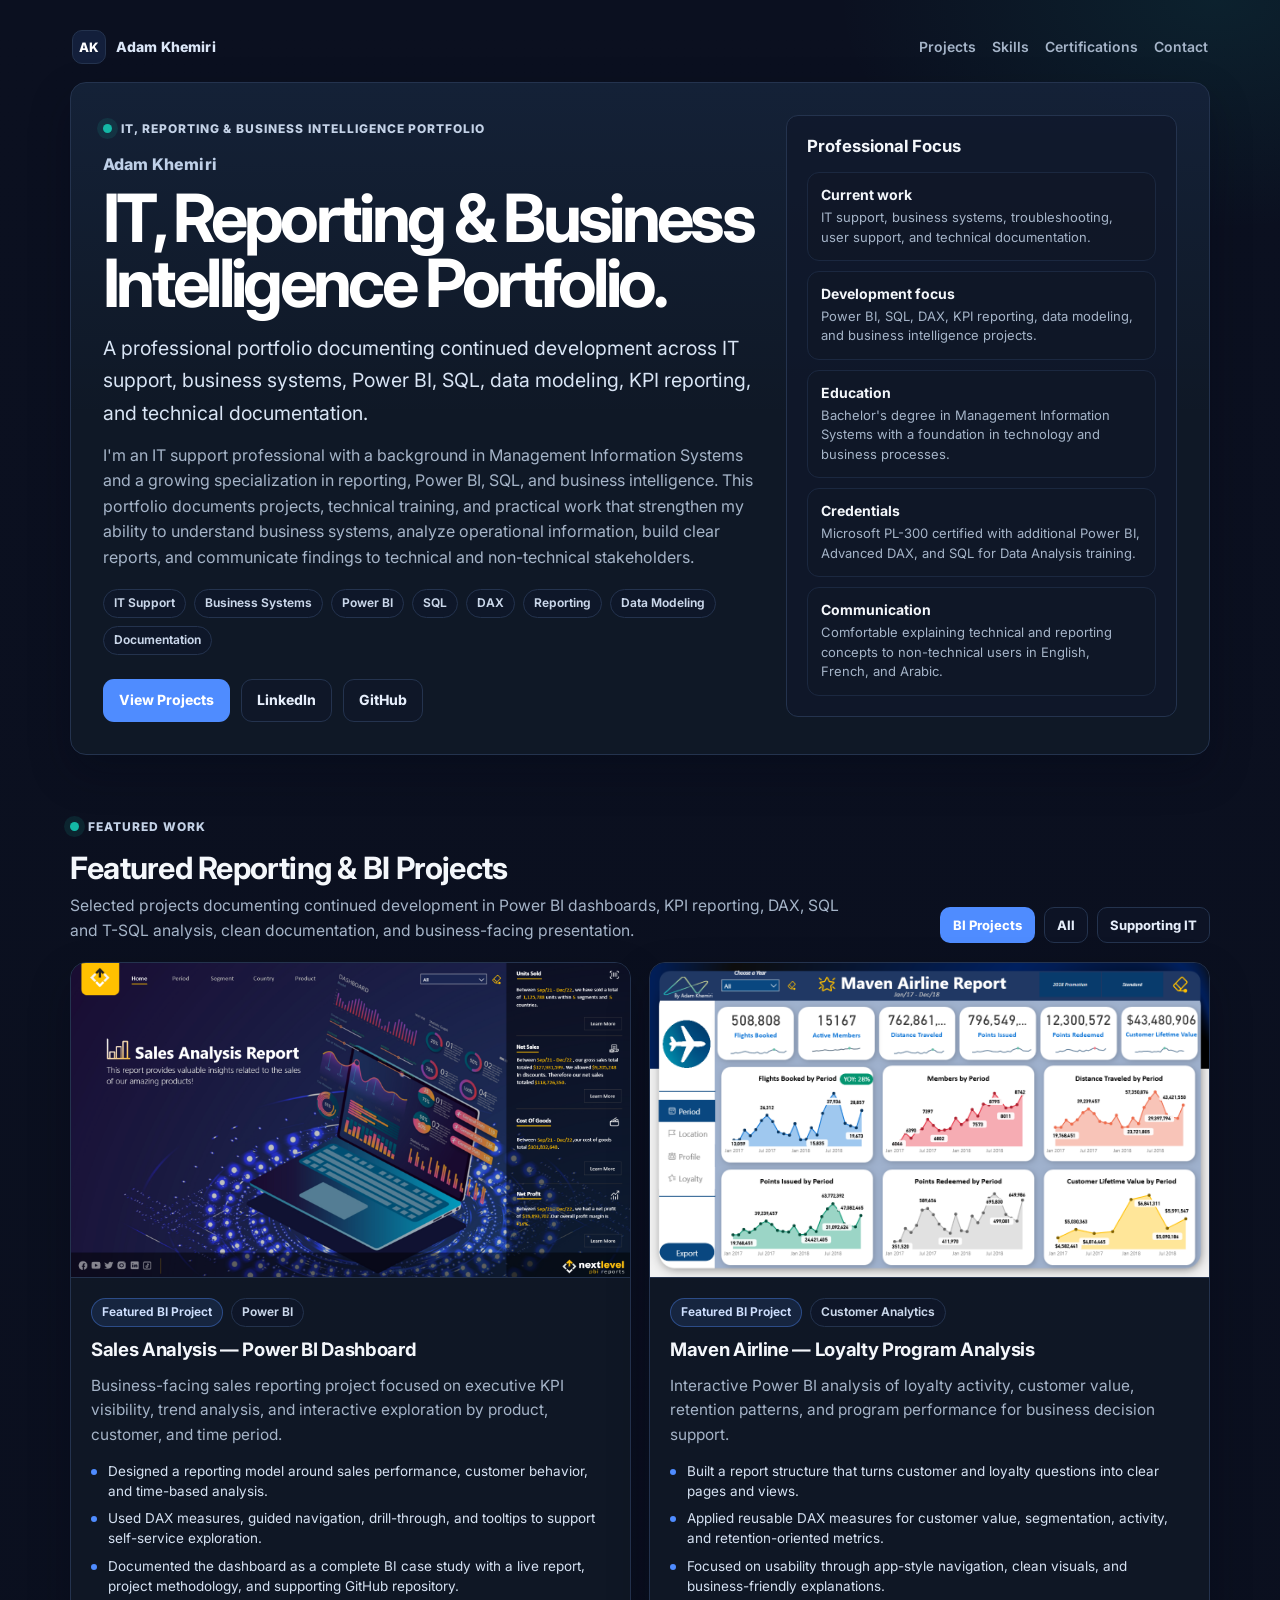
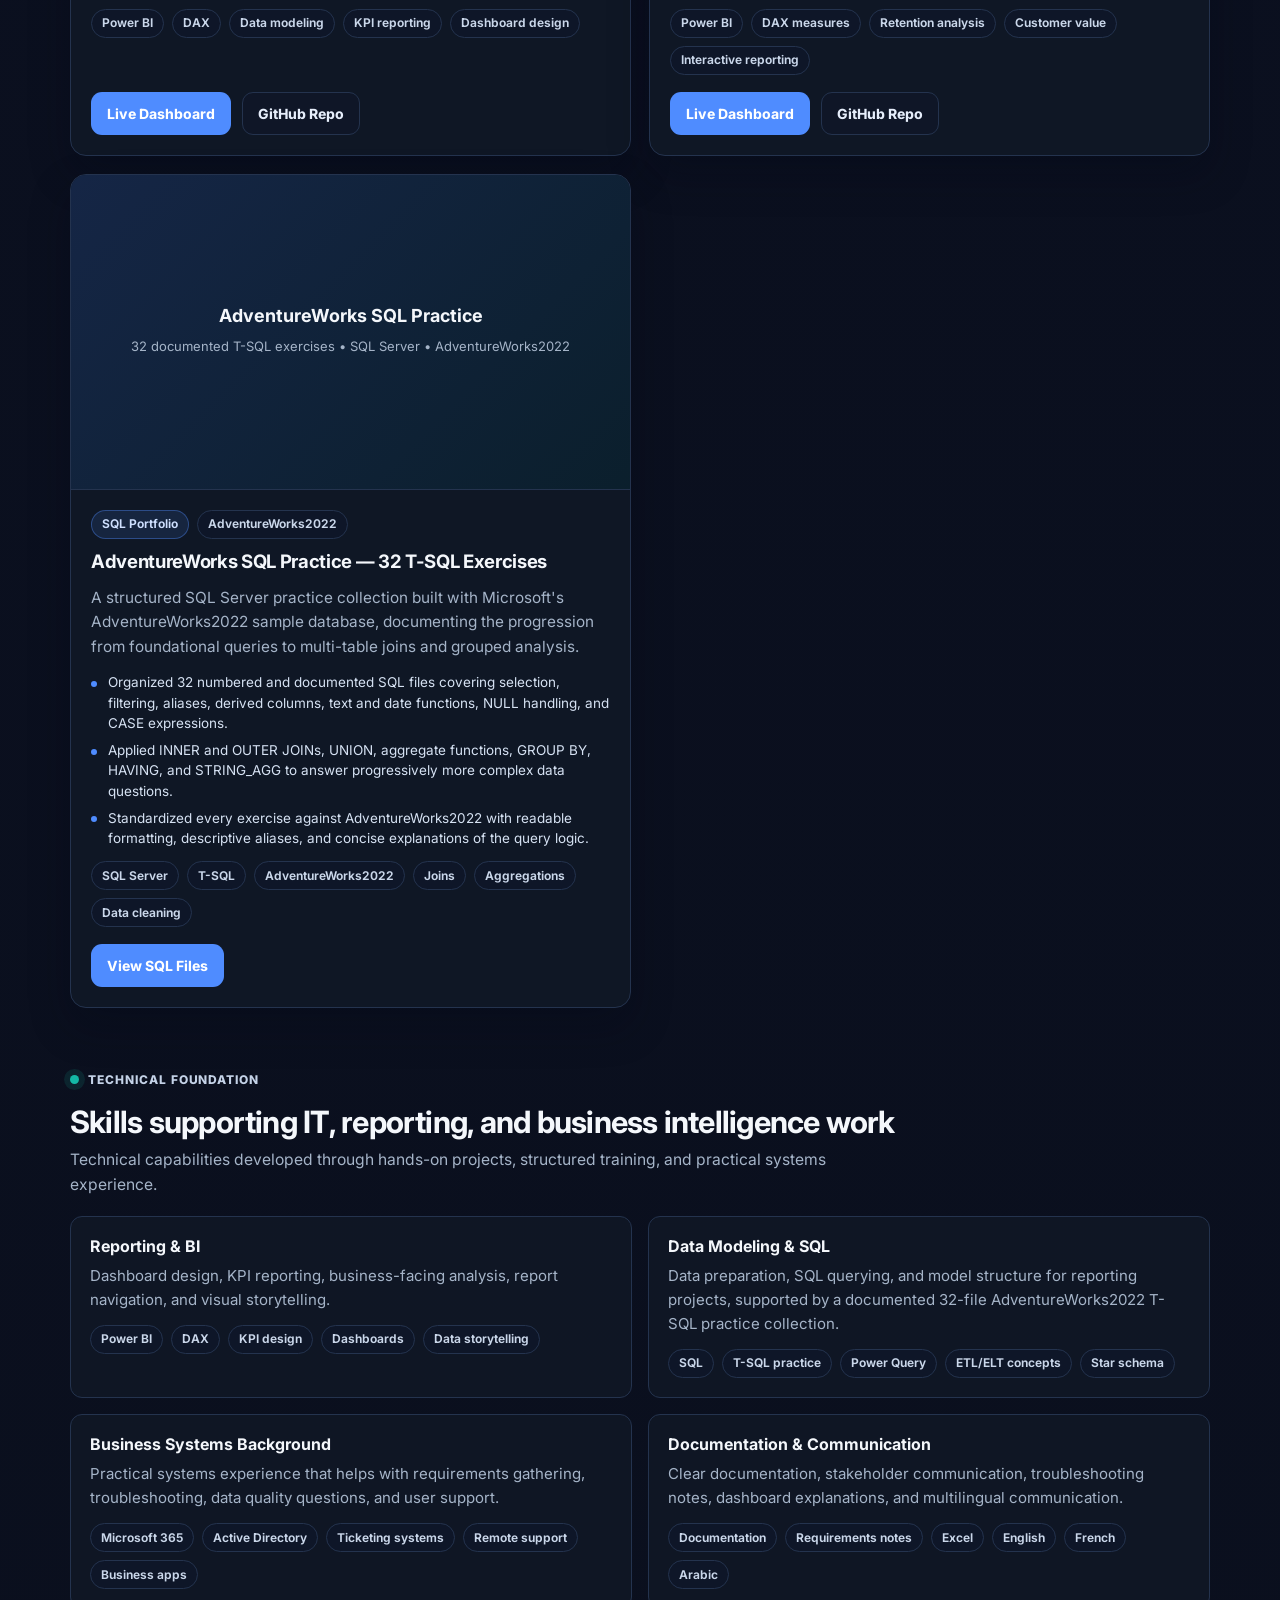
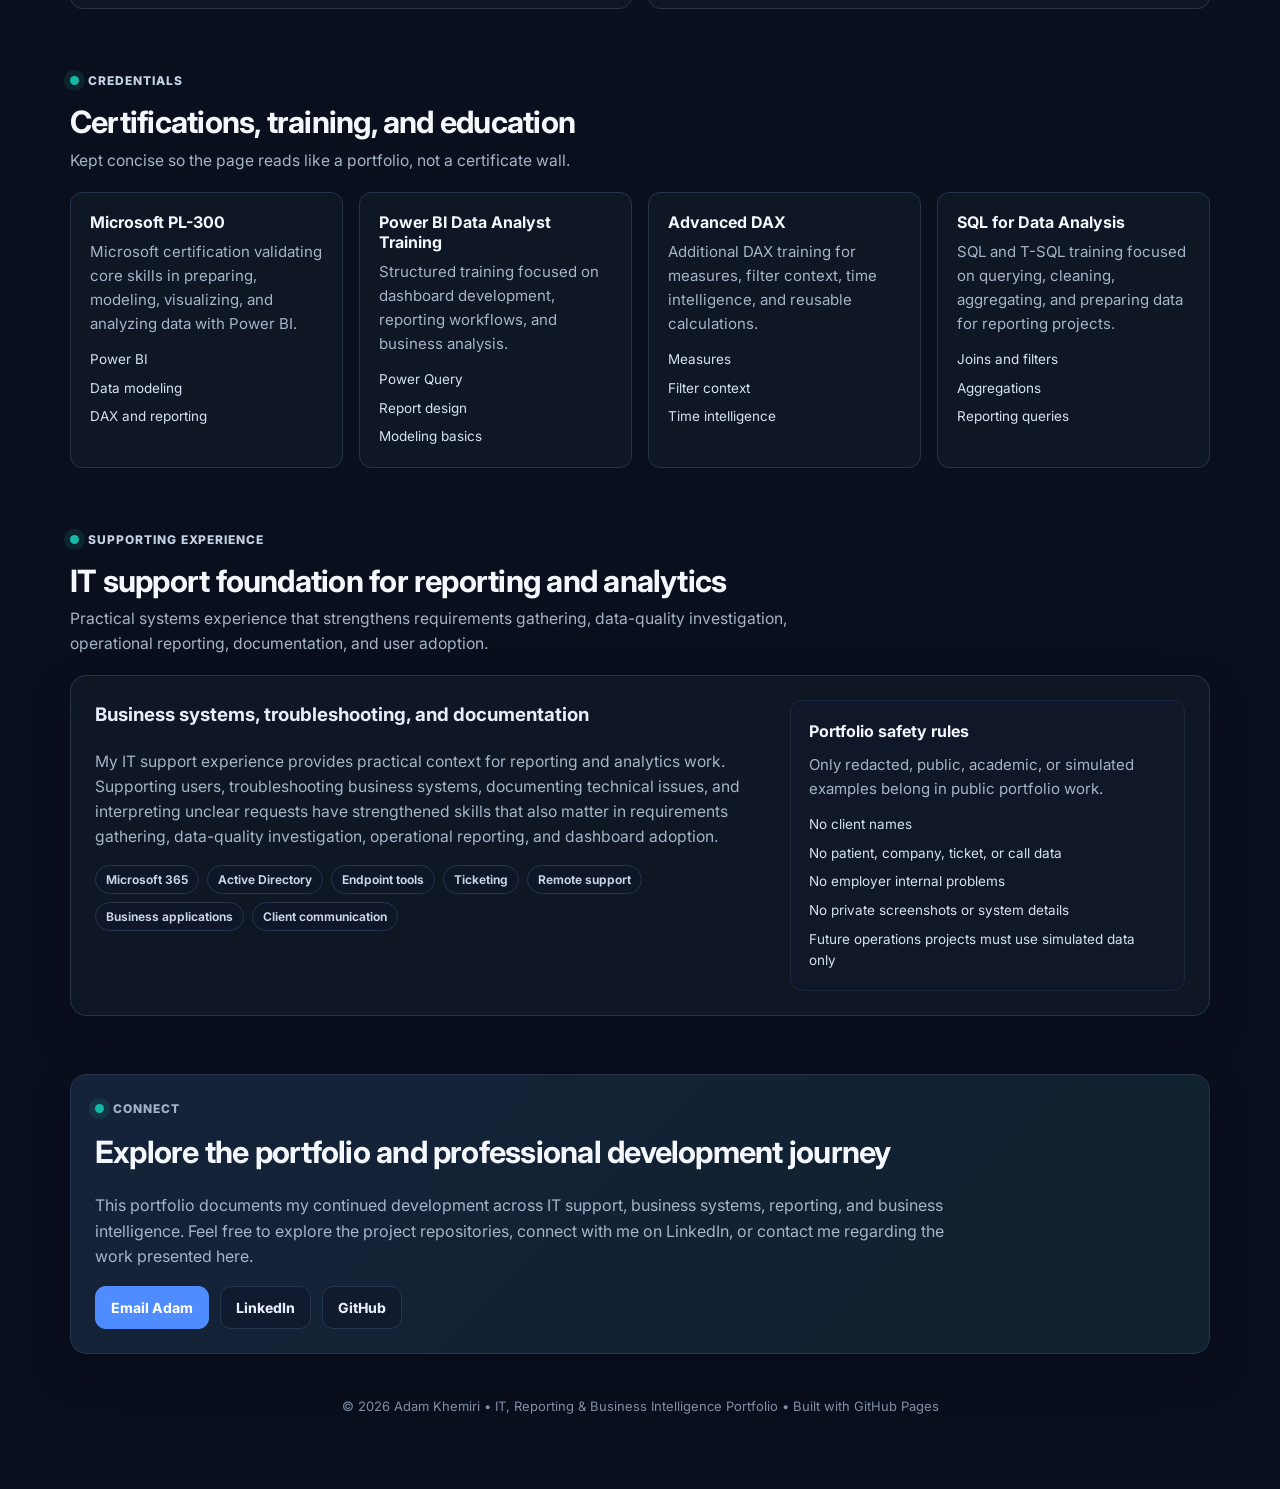
==== index.html @ 3ae317bc "Add AdventureWorks SQL practice portfolio" ====
<!DOCTYPE html>
<html lang="en">
<head>
  <meta charset="UTF-8" />
  <meta name="viewport" content="width=device-width, initial-scale=1" />

  <title>Adam Khemiri • IT, Reporting & Business Intelligence Portfolio</title>
  <meta
    name="description"
    content="Adam Khemiri — IT, reporting, and business intelligence portfolio featuring Power BI dashboards, an AdventureWorks2022 SQL practice collection, data modeling, business systems, and technical documentation."
  />
  <meta name="author" content="Adam Khemiri" />

  <meta property="og:title" content="Adam Khemiri • IT, Reporting & Business Intelligence Portfolio" />
  <meta
    property="og:description"
    content="Professional portfolio documenting continued development across IT support, business systems, Power BI, AdventureWorks2022 SQL practice, reporting, and business intelligence."
  />
  <meta property="og:type" content="website" />
  <meta property="og:url" content="https://adamkhemiri.github.io/" />
  <meta property="og:image" content="https://adamkhemiri.github.io/img/Sales-analysis.png" />

  <link rel="preconnect" href="https://fonts.googleapis.com" />
  <link rel="preconnect" href="https://fonts.gstatic.com" crossorigin />
  <link
    href="https://fonts.googleapis.com/css2?family=Inter:wght@400;500;600;700;800&display=swap"
    rel="stylesheet"
  />

  <style>
    :root{
      --bg:#0B1020;
      --surface:#101827;
      --surface-2:#121D32;
      --surface-3:#0F172A;
      --text:#E8EEF8;
      --text-strong:#FFFFFF;
      --muted:#A5B4C8;
      --muted-2:#7F8EA5;
      --primary:#4F8CFF;
      --primary-dark:#3B72DD;
      --accent:#14B8A6;
      --stroke:#24334E;
      --stroke-soft:#1B2840;
      --ring:rgba(79,140,255,.35);
      --shadow:0 18px 40px rgba(2,8,23,.28);
      --radius:16px;
      --radius-sm:12px;
      --maxw:1140px;
    }

    *{box-sizing:border-box}

    html{scroll-behavior:smooth}

    body{
      margin:0;
      color:var(--text);
      background:
        radial-gradient(900px 520px at 8% -10%, rgba(79,140,255,.16), transparent 56%),
        radial-gradient(760px 460px at 95% 0%, rgba(20,184,166,.10), transparent 50%),
        linear-gradient(180deg, #0B1020 0%, #0A0F1D 100%);
      font-family:Inter, ui-sans-serif, system-ui, -apple-system, BlinkMacSystemFont, "Segoe UI", Roboto, Arial, sans-serif;
      line-height:1.6;
    }

    img{max-width:100%;display:block}

    a{color:inherit;text-decoration:none}

    button{font:inherit}

    .skip-link{
      position:absolute;
      left:16px;
      top:-60px;
      z-index:999;
      padding:10px 14px;
      border-radius:999px;
      background:#fff;
      color:#111827;
      font-weight:700;
      transition:top .2s ease;
    }

    .skip-link:focus{top:16px}

    .wrap{
      width:min(100% - 40px, var(--maxw));
      margin:0 auto;
      padding:24px 0 72px;
    }

    .topnav{
      display:flex;
      align-items:center;
      justify-content:space-between;
      gap:18px;
      padding:6px 2px 18px;
    }

    .brand{
      display:flex;
      align-items:center;
      gap:10px;
      color:#DCE7F8;
      font-size:14px;
      font-weight:800;
      letter-spacing:.01em;
      white-space:nowrap;
    }

    .brand-mark{
      display:grid;
      place-items:center;
      width:34px;
      height:34px;
      border:1px solid var(--stroke);
      border-radius:10px;
      background:rgba(79,140,255,.12);
      color:#fff;
      font-size:13px;
      letter-spacing:.03em;
    }

    .nav-links{
      display:flex;
      align-items:center;
      justify-content:flex-end;
      flex-wrap:wrap;
      gap:16px;
    }

    .nav-links a{
      color:var(--muted);
      font-size:14px;
      font-weight:600;
      transition:color .16s ease;
    }

    .nav-links a:hover,
    .nav-links a:focus-visible{color:var(--text-strong)}

    .card{
      border:1px solid var(--stroke);
      border-radius:var(--radius);
      background:rgba(16,24,39,.92);
      box-shadow:var(--shadow);
    }

    .hero{
      display:grid;
      gap:26px;
      padding:32px;
      background:
        linear-gradient(180deg, rgba(79,140,255,.08), rgba(79,140,255,0) 50%),
        rgba(16,24,39,.96);
    }

    @media (min-width: 960px){
      .hero{
        grid-template-columns:minmax(0,1.48fr) minmax(310px,.88fr);
        align-items:start;
      }
    }

    .eyebrow{
      display:inline-flex;
      align-items:center;
      gap:9px;
      margin:0 0 14px;
      color:#C4D2E7;
      font-size:12px;
      font-weight:800;
      letter-spacing:.08em;
      text-transform:uppercase;
    }

    .eyebrow::before{
      content:"";
      width:9px;
      height:9px;
      border-radius:999px;
      background:var(--accent);
      box-shadow:0 0 0 6px rgba(20,184,166,.12);
    }

    h1,
    h2,
    h3,
    p{margin-top:0}

    .profile-name{
      margin:0 0 8px;
      color:#BFD0E8;
      font-size:1rem;
      font-weight:800;
      letter-spacing:.01em;
    }

    .hero h1{
      max-width:820px;
      margin-bottom:16px;
      color:var(--text-strong);
      font-size:clamp(2.35rem, 5.2vw, 4.55rem);
      line-height:.98;
      letter-spacing:-.055em;
    }

    .hero-subtitle{
      max-width:820px;
      margin-bottom:0;
      color:#D9E5F5;
      font-size:clamp(1.02rem, 2vw, 1.22rem);
      line-height:1.65;
    }

    .hero-copy{
      max-width:780px;
      margin:14px 0 0;
      color:var(--muted);
      font-size:1rem;
    }

    .action-row,
    .contact-actions,
    .project-actions{
      display:flex;
      flex-wrap:wrap;
      gap:11px;
    }

    .action-row{margin-top:24px}

    .btn{
      display:inline-flex;
      align-items:center;
      justify-content:center;
      min-height:43px;
      padding:0 15px;
      border:1px solid transparent;
      border-radius:11px;
      cursor:pointer;
      font-size:14px;
      font-weight:750;
      line-height:1;
      transition:transform .16s ease, background-color .16s ease, border-color .16s ease, color .16s ease;
    }

    .btn:hover{transform:translateY(-1px)}

    .btn:focus-visible,
    .nav-links a:focus-visible{
      outline:3px solid var(--ring);
      outline-offset:3px;
    }

    .btn.primary{
      background:var(--primary);
      color:#fff;
    }

    .btn.primary:hover{background:var(--primary-dark)}

    .btn.secondary{
      border-color:var(--stroke);
      background:rgba(15,23,42,.56);
      color:#E6EEFB;
    }

    .btn.secondary:hover{
      border-color:#36527E;
      background:rgba(79,140,255,.10);
    }

    .btn.small{
      min-height:36px;
      padding:0 12px;
      border-radius:10px;
      font-size:13px;
    }

    .hero-note{
      margin:13px 0 0;
      color:var(--muted-2);
      font-size:13px;
    }

    .hero-note a{
      color:#DDE7F7;
      text-decoration:underline;
      text-underline-offset:3px;
    }

    .snapshot{
      display:grid;
      gap:14px;
      padding:20px;
      border:1px solid var(--stroke);
      border-radius:var(--radius-sm);
      background:rgba(15,23,42,.74);
    }

    .snapshot h2{
      margin-bottom:2px;
      color:#F4F7FB;
      font-size:1.05rem;
      line-height:1.2;
    }

    .snapshot-grid{
      display:grid;
      gap:10px;
    }

    .snapshot-item{
      padding:13px;
      border:1px solid var(--stroke-soft);
      border-radius:12px;
      background:rgba(16,24,39,.78);
    }

    .snapshot-item strong{
      display:block;
      margin-bottom:3px;
      color:#F4F7FB;
      font-size:14px;
      line-height:1.35;
    }

    .snapshot-item span{
      display:block;
      color:var(--muted);
      font-size:13px;
      line-height:1.5;
    }

    .target-list{
      display:flex;
      flex-wrap:wrap;
      gap:8px;
      margin:18px 0 0;
      padding:0;
      list-style:none;
    }

    .target-list li,
    .pill,
    .status{
      display:inline-flex;
      align-items:center;
      min-height:29px;
      padding:5px 10px;
      border:1px solid var(--stroke);
      border-radius:999px;
      background:rgba(15,23,42,.72);
      color:#CAD7EA;
      font-size:12px;
      font-weight:650;
      line-height:1.2;
    }

    main section{margin-top:58px}

    .section-header{
      display:flex;
      flex-wrap:wrap;
      align-items:end;
      justify-content:space-between;
      gap:16px;
      margin-bottom:19px;
    }

    .section-title{
      margin-bottom:8px;
      color:#F4F7FB;
      font-size:clamp(1.45rem, 2.4vw, 2rem);
      line-height:1.15;
      letter-spacing:-.025em;
    }

    .section-copy{
      max-width:780px;
      margin-bottom:0;
      color:var(--muted);
      font-size:.98rem;
    }

    .filterbar{
      display:flex;
      flex-wrap:wrap;
      gap:9px;
    }

    .projects-grid{
      display:grid;
      grid-template-columns:1fr;
      gap:18px;
    }

    @media (min-width: 830px){
      .projects-grid{grid-template-columns:repeat(2, minmax(0,1fr))}
    }

    .project-card{
      display:flex;
      flex-direction:column;
      min-height:100%;
      overflow:hidden;
    }

    .project-media{
      aspect-ratio:16 / 9;
      overflow:hidden;
      border-bottom:1px solid var(--stroke);
      background:#0A1222;
    }

    .project-media img{
      width:100%;
      height:100%;
      object-fit:cover;
    }

    .project-placeholder{
      display:grid;
      place-items:center;
      height:100%;
      padding:22px;
      text-align:center;
      background:
        linear-gradient(135deg, rgba(79,140,255,.16), rgba(20,184,166,.08)),
        #0A1222;
    }

    .project-placeholder strong{
      display:block;
      margin-bottom:6px;
      color:#F4F7FB;
      font-size:18px;
      line-height:1.2;
    }

    .project-placeholder span{
      color:var(--muted);
      font-size:13px;
      line-height:1.5;
    }

    .project-body{
      display:flex;
      flex:1;
      flex-direction:column;
      gap:13px;
      padding:20px;
    }

    .project-kicker{
      display:flex;
      flex-wrap:wrap;
      gap:8px;
      align-items:center;
      margin-bottom:-2px;
    }

    .status.featured{
      border-color:rgba(79,140,255,.38);
      background:rgba(79,140,255,.12);
      color:#CFE0FF;
    }

    .status.supporting{
      border-color:rgba(20,184,166,.35);
      background:rgba(20,184,166,.10);
      color:#A7F3D0;
    }

    .project-card h3{
      margin-bottom:0;
      color:#F4F7FB;
      font-size:1.16rem;
      line-height:1.25;
      letter-spacing:-.018em;
    }

    .project-card p{
      margin-bottom:0;
      color:var(--muted);
      font-size:.96rem;
    }

    .project-points{
      display:grid;
      gap:7px;
      margin:0;
      padding:0;
      list-style:none;
    }

    .project-points li{
      position:relative;
      padding-left:17px;
      color:#D6E2F3;
      font-size:13.5px;
      line-height:1.5;
    }

    .project-points li::before{
      content:"";
      position:absolute;
      left:0;
      top:.62em;
      width:6px;
      height:6px;
      border-radius:999px;
      background:var(--primary);
    }

    .pillbar{
      display:flex;
      flex-wrap:wrap;
      gap:8px;
    }

    .project-actions{margin-top:auto;padding-top:4px}

    .foundation-grid,
    .cert-grid{
      display:grid;
      grid-template-columns:1fr;
      gap:16px;
    }

    @media (min-width: 760px){
      .foundation-grid{grid-template-columns:repeat(2, minmax(0,1fr))}
      .cert-grid{grid-template-columns:repeat(4, minmax(0,1fr))}
    }

    .mini-card{
      padding:19px;
      border:1px solid var(--stroke);
      border-radius:var(--radius-sm);
      background:rgba(16,24,39,.82);
    }

    .mini-card h3{
      margin-bottom:8px;
      color:#F4F7FB;
      font-size:1rem;
      line-height:1.25;
    }

    .mini-card p{
      margin-bottom:13px;
      color:var(--muted);
      font-size:.94rem;
    }

    .mini-list{
      display:grid;
      gap:7px;
      margin:0;
      padding:0;
      list-style:none;
    }

    .mini-list li{
      color:#D6E2F3;
      font-size:13.5px;
    }

    .support-card,
    .contact-card{
      padding:24px;
    }

    .support-layout{
      display:grid;
      gap:18px;
    }

    @media (min-width: 900px){
      .support-layout{
        grid-template-columns:minmax(0,1.2fr) minmax(280px,.7fr);
        align-items:start;
      }
    }

    .support-panel{
      padding:18px;
      border:1px solid var(--stroke-soft);
      border-radius:var(--radius-sm);
      background:rgba(15,23,42,.62);
    }

    .support-panel h3{
      margin-bottom:8px;
      color:#F4F7FB;
      font-size:1rem;
    }

    .support-panel p{
      margin-bottom:13px;
      color:var(--muted);
      font-size:.94rem;
    }

    .contact-card{
      display:grid;
      gap:16px;
      background:
        linear-gradient(135deg, rgba(79,140,255,.09), rgba(20,184,166,.06)),
        rgba(16,24,39,.96);
    }

    .contact-card p{
      max-width:850px;
      margin-bottom:0;
      color:var(--muted);
    }

    footer{
      margin-top:42px;
      color:var(--muted-2);
      text-align:center;
      font-size:13px;
    }

    [hidden]{display:none !important}

    @media (max-width: 700px){
      .wrap{width:min(100% - 28px, var(--maxw));padding-top:18px}
      .topnav{align-items:flex-start;flex-direction:column}
      .nav-links{justify-content:flex-start;gap:12px}
      .hero{padding:24px}
      .hero h1{letter-spacing:-.04em}
      .snapshot{padding:16px}
      .section-header{align-items:flex-start}
      .btn{width:100%}
      .filterbar .btn,
      .project-actions .btn,
      .contact-actions .btn{width:auto}
    }

    @media (prefers-reduced-motion: reduce){
      html{scroll-behavior:auto}
      *, *::before, *::after{
        scroll-behavior:auto !important;
        transition-duration:.01ms !important;
        animation-duration:.01ms !important;
        animation-iteration-count:1 !important;
      }
    }
  </style>
</head>

<body>
  <a class="skip-link" href="#main">Skip to main content</a>

  <div class="wrap">
    <nav class="topnav" aria-label="Primary navigation">
      <a class="brand" href="#top" aria-label="Adam Khemiri portfolio home">
        <span class="brand-mark" aria-hidden="true">AK</span>
        <span>Adam Khemiri</span>
      </a>

      <div class="nav-links">
        <a href="#projects">Projects</a>
        <a href="#foundation">Skills</a>
        <a href="#certifications">Certifications</a>
        <a href="#contact">Contact</a>
      </div>
    </nav>

    <header id="top" class="hero card" role="banner">
      <div>
        <p class="eyebrow">IT, Reporting &amp; Business Intelligence Portfolio</p>
        <p class="profile-name">Adam Khemiri</p>

        <h1>IT, Reporting &amp; Business Intelligence Portfolio.</h1>

        <p class="hero-subtitle">
          A professional portfolio documenting continued development across IT support, business systems,
          Power BI, SQL, data modeling, KPI reporting, and technical documentation.
        </p>

        <p class="hero-copy">
          I&apos;m an IT support professional with a background in Management Information Systems and a growing
          specialization in reporting, Power BI, SQL, and business intelligence. This portfolio documents projects,
          technical training, and practical work that strengthen my ability to understand business systems, analyze
          operational information, build clear reports, and communicate findings to technical and non-technical stakeholders.
        </p>

        <ul class="target-list" aria-label="Core capabilities">
          <li>IT Support</li>
          <li>Business Systems</li>
          <li>Power BI</li>
          <li>SQL</li>
          <li>DAX</li>
          <li>Reporting</li>
          <li>Data Modeling</li>
          <li>Documentation</li>
        </ul>

        <div class="action-row" aria-label="Portfolio links">
          <a class="btn primary" href="#projects">View Projects</a>
          <a class="btn secondary" href="https://www.linkedin.com/in/adam-khemiri/" target="_blank" rel="noopener noreferrer">LinkedIn</a>
          <a class="btn secondary" href="https://github.com/AdamKhemiri" target="_blank" rel="noopener noreferrer">GitHub</a>
        </div>
      </div>

      <aside class="snapshot" aria-label="Professional focus">
        <h2>Professional Focus</h2>

        <div class="snapshot-grid">
          <div class="snapshot-item">
            <strong>Current work</strong>
            <span>IT support, business systems, troubleshooting, user support, and technical documentation.</span>
          </div>

          <div class="snapshot-item">
            <strong>Development focus</strong>
            <span>Power BI, SQL, DAX, KPI reporting, data modeling, and business intelligence projects.</span>
          </div>

          <div class="snapshot-item">
            <strong>Education</strong>
            <span>Bachelor&apos;s degree in Management Information Systems with a foundation in technology and business processes.</span>
          </div>

          <div class="snapshot-item">
            <strong>Credentials</strong>
            <span>Microsoft PL-300 certified with additional Power BI, Advanced DAX, and SQL for Data Analysis training.</span>
          </div>

          <div class="snapshot-item">
            <strong>Communication</strong>
            <span>Comfortable explaining technical and reporting concepts to non-technical users in English, French, and Arabic.</span>
          </div>
        </div>
      </aside>
    </header>

    <main id="main">
      <section id="projects" aria-labelledby="projects-title">
        <div class="section-header">
          <div>
            <p class="eyebrow">Featured Work</p>
            <h2 id="projects-title" class="section-title">Featured Reporting &amp; BI Projects</h2>
            <p class="section-copy">
              Selected projects documenting continued development in Power BI dashboards, KPI reporting,
              DAX, SQL and T-SQL analysis, clean documentation, and business-facing presentation.
            </p>
          </div>

          <div class="filterbar" role="toolbar" aria-label="Project filter">
            <button class="btn primary small" type="button" data-filter="bi" aria-pressed="true">BI Projects</button>
            <button class="btn secondary small" type="button" data-filter="all" aria-pressed="false">All</button>
            <button class="btn secondary small" type="button" data-filter="support" aria-pressed="false">Supporting IT</button>
          </div>
        </div>

        <div class="projects-grid">
          <article class="project-card card" data-type="bi">
            <div class="project-media">
              <img src="img/Sales-analysis.png" alt="Sales Analysis Power BI dashboard preview" loading="lazy" decoding="async" />
            </div>

            <div class="project-body">
              <div class="project-kicker">
                <span class="status featured">Featured BI Project</span>
                <span class="status">Power BI</span>
              </div>

              <h3>Sales Analysis — Power BI Dashboard</h3>

              <p>
                Business-facing sales reporting project focused on executive KPI visibility, trend analysis,
                and interactive exploration by product, customer, and time period.
              </p>

              <ul class="project-points">
                <li>Designed a reporting model around sales performance, customer behavior, and time-based analysis.</li>
                <li>Used DAX measures, guided navigation, drill-through, and tooltips to support self-service exploration.</li>
                <li>Documented the dashboard as a complete BI case study with a live report, project methodology, and supporting GitHub repository.</li>
              </ul>

              <div class="pillbar" aria-label="Skills used in Sales Analysis project">
                <span class="pill">Power BI</span>
                <span class="pill">DAX</span>
                <span class="pill">Data modeling</span>
                <span class="pill">KPI reporting</span>
                <span class="pill">Dashboard design</span>
              </div>

              <div class="project-actions">
                <a class="btn primary" href="https://app.powerbi.com/view?r=eyJrIjoiY2YyNjkxMWYtMmEzNS00MTUzLWFhZDctNTQ2MmM4MTI1MzE0IiwidCI6ImIyZDQ1OTA3LTUwOWItNDQ5Ni05YmQzLTVhNjBjN2YwZjM4MCIsImMiOjN9" target="_blank" rel="noopener noreferrer">Live Dashboard</a>
                <a class="btn secondary" href="https://github.com/AdamKhemiri/Sales-Analysis-pbi" target="_blank" rel="noopener noreferrer">GitHub Repo</a>
              </div>
            </div>
          </article>

          <article class="project-card card" data-type="bi">
            <div class="project-media">
              <img src="img/maven-airline.png" alt="Maven Airline loyalty program Power BI dashboard preview" loading="lazy" decoding="async" />
            </div>

            <div class="project-body">
              <div class="project-kicker">
                <span class="status featured">Featured BI Project</span>
                <span class="status">Customer Analytics</span>
              </div>

              <h3>Maven Airline — Loyalty Program Analysis</h3>

              <p>
                Interactive Power BI analysis of loyalty activity, customer value, retention patterns,
                and program performance for business decision support.
              </p>

              <ul class="project-points">
                <li>Built a report structure that turns customer and loyalty questions into clear pages and views.</li>
                <li>Applied reusable DAX measures for customer value, segmentation, activity, and retention-oriented metrics.</li>
                <li>Focused on usability through app-style navigation, clean visuals, and business-friendly explanations.</li>
              </ul>

              <div class="pillbar" aria-label="Skills used in Maven Airline project">
                <span class="pill">Power BI</span>
                <span class="pill">DAX measures</span>
                <span class="pill">Retention analysis</span>
                <span class="pill">Customer value</span>
                <span class="pill">Interactive reporting</span>
              </div>

              <div class="project-actions">
                <a class="btn primary" href="https://app.powerbi.com/view?r=eyJrIjoiMmVlM2ZlNTctYjU4MS00OTAxLTg4MmUtYWNkNjg1Y2Q3MGYzIiwidCI6ImIyZDQ1OTA3LTUwOWItNDQ5Ni05YmQzLTVhNjBjN2YwZjM4MCIsImMiOjN9" target="_blank" rel="noopener noreferrer">Live Dashboard</a>
                <a class="btn secondary" href="https://github.com/AdamKhemiri/Maven-Airline-Analysis-pbi" target="_blank" rel="noopener noreferrer">GitHub Repo</a>
              </div>
            </div>
          </article>


          <article class="project-card card" data-type="bi">
            <div class="project-media">
              <div class="project-placeholder" role="img" aria-label="AdventureWorks SQL practice project">
                <div>
                  <strong>AdventureWorks SQL Practice</strong>
                  <span>32 documented T-SQL exercises • SQL Server • AdventureWorks2022</span>
                </div>
              </div>
            </div>

            <div class="project-body">
              <div class="project-kicker">
                <span class="status featured">SQL Portfolio</span>
                <span class="status">AdventureWorks2022</span>
              </div>

              <h3>AdventureWorks SQL Practice — 32 T-SQL Exercises</h3>

              <p>
                A structured SQL Server practice collection built with Microsoft&apos;s AdventureWorks2022
                sample database, documenting the progression from foundational queries to multi-table
                joins and grouped analysis.
              </p>

              <ul class="project-points">
                <li>Organized 32 numbered and documented SQL files covering selection, filtering, aliases, derived columns, text and date functions, NULL handling, and CASE expressions.</li>
                <li>Applied INNER and OUTER JOINs, UNION, aggregate functions, GROUP BY, HAVING, and STRING_AGG to answer progressively more complex data questions.</li>
                <li>Standardized every exercise against AdventureWorks2022 with readable formatting, descriptive aliases, and concise explanations of the query logic.</li>
              </ul>

              <div class="pillbar" aria-label="Skills used in the AdventureWorks SQL practice project">
                <span class="pill">SQL Server</span>
                <span class="pill">T-SQL</span>
                <span class="pill">AdventureWorks2022</span>
                <span class="pill">Joins</span>
                <span class="pill">Aggregations</span>
                <span class="pill">Data cleaning</span>
              </div>

              <div class="project-actions">
                <a class="btn primary" href="https://github.com/AdamKhemiri/adamkhemiri.github.io/tree/main/assets/Sql-codes" target="_blank" rel="noopener noreferrer">View SQL Files</a>
              </div>
            </div>
          </article>

          <article class="project-card card" data-type="support" hidden>
            <div class="project-media">
              <div class="project-placeholder" role="img" aria-label="Supporting IT documentation project placeholder">
                <div>
                  <strong>Supporting IT Portfolio</strong>
                  <span>Redacted runbooks • documentation • lab work</span>
                </div>
              </div>
            </div>

            <div class="project-body">
              <div class="project-kicker">
                <span class="status supporting">Supporting Evidence</span>
                <span class="status">Secondary Portfolio Item</span>
              </div>

              <h3>IT Support Documentation — Runbooks &amp; Lab Evidence</h3>

              <p>
                Supporting evidence of structured troubleshooting, documentation, and business-facing communication
                developed through practical IT work and lab-based examples.
              </p>

              <ul class="project-points">
                <li>Shows documentation habits that transfer into reporting requirements and dashboard handoff notes.</li>
                <li>Uses redacted or lab-based examples only; no client, patient, company, ticket, call, or internal data should be published.</li>
                <li>Demonstrates how troubleshooting, systems knowledge, and documentation support reliable reporting and operational analysis.</li>
              </ul>

              <div class="pillbar" aria-label="Supporting IT skills">
                <span class="pill">Documentation</span>
                <span class="pill">Troubleshooting</span>
                <span class="pill">Microsoft 365</span>
                <span class="pill">Active Directory</span>
                <span class="pill">Ticketing</span>
              </div>

              <div class="project-actions">
                <a class="btn secondary" href="https://github.com/AdamKhemiri/it-support-helpdesk-portfolio" target="_blank" rel="noopener noreferrer">View Supporting IT Repo</a>
              </div>
            </div>
          </article>
        </div>
      </section>

      <section id="foundation" aria-labelledby="foundation-title">
        <div class="section-header">
          <div>
            <p class="eyebrow">Technical Foundation</p>
            <h2 id="foundation-title" class="section-title">Skills supporting IT, reporting, and business intelligence work</h2>
            <p class="section-copy">
              Technical capabilities developed through hands-on projects, structured training, and practical systems experience.
            </p>
          </div>
        </div>

        <div class="foundation-grid">
          <article class="mini-card">
            <h3>Reporting &amp; BI</h3>
            <p>Dashboard design, KPI reporting, business-facing analysis, report navigation, and visual storytelling.</p>
            <div class="pillbar">
              <span class="pill">Power BI</span>
              <span class="pill">DAX</span>
              <span class="pill">KPI design</span>
              <span class="pill">Dashboards</span>
              <span class="pill">Data storytelling</span>
            </div>
          </article>

          <article class="mini-card">
            <h3>Data Modeling &amp; SQL</h3>
            <p>Data preparation, SQL querying, and model structure for reporting projects, supported by a documented 32-file AdventureWorks2022 T-SQL practice collection.</p>
            <div class="pillbar">
              <span class="pill">SQL</span>
              <span class="pill">T-SQL practice</span>
              <span class="pill">Power Query</span>
              <span class="pill">ETL/ELT concepts </span>  
              <span class="pill">Star schema</span>
           
            </div>
          </article>

          <article class="mini-card">
            <h3>Business Systems Background</h3>
            <p>Practical systems experience that helps with requirements gathering, troubleshooting, data quality questions, and user support.</p>
            <div class="pillbar">
              <span class="pill">Microsoft 365</span>
              <span class="pill">Active Directory</span>
              <span class="pill">Ticketing systems</span>
              <span class="pill">Remote support</span>
              <span class="pill">Business apps</span>
            </div>
          </article>

          <article class="mini-card">
            <h3>Documentation &amp; Communication</h3>
            <p>Clear documentation, stakeholder communication, troubleshooting notes, dashboard explanations, and multilingual communication.</p>
            <div class="pillbar">
              <span class="pill">Documentation</span>
              <span class="pill">Requirements notes</span>
              <span class="pill">Excel</span>
              <span class="pill">English</span>
              <span class="pill">French</span>
              <span class="pill">Arabic</span>
            </div>
          </article>
        </div>
      </section>

      <section id="certifications" aria-labelledby="certifications-title">
        <div class="section-header">
          <div>
            <p class="eyebrow">Credentials</p>
            <h2 id="certifications-title" class="section-title">Certifications, training, and education</h2>
            <p class="section-copy">
              Kept concise so the page reads like a portfolio, not a certificate wall.
            </p>
          </div>
        </div>

        <div class="cert-grid">
          <article class="mini-card">
            <h3>Microsoft PL-300</h3>
            <p>Microsoft certification validating core skills in preparing, modeling, visualizing, and analyzing data with Power BI.</p>
            <ul class="mini-list">
              <li>Power BI</li>
              <li>Data modeling</li>
              <li>DAX and reporting</li>
            </ul>
          </article>

          <article class="mini-card">
            <h3>Power BI Data Analyst Training</h3>
            <p>Structured training focused on dashboard development, reporting workflows, and business analysis.</p>
            <ul class="mini-list">
              <li>Power Query</li>
              <li>Report design</li>
              <li>Modeling basics</li>
            </ul>
          </article>

          <article class="mini-card">
            <h3>Advanced DAX</h3>
            <p>Additional DAX training for measures, filter context, time intelligence, and reusable calculations.</p>
            <ul class="mini-list">
              <li>Measures</li>
              <li>Filter context</li>
              <li>Time intelligence</li>
            </ul>
          </article>

          <article class="mini-card">
            <h3>SQL for Data Analysis</h3>
            <p>SQL and T-SQL training focused on querying, cleaning, aggregating, and preparing data for reporting projects.</p>
            <ul class="mini-list">
              <li>Joins and filters</li>
              <li>Aggregations</li>
              <li>Reporting queries</li>
            </ul>
          </article>
        </div>
      </section>

      <section id="supporting-experience" aria-labelledby="support-title">
        <div class="section-header">
          <div>
            <p class="eyebrow">Supporting Experience</p>
            <h2 id="support-title" class="section-title">IT support foundation for reporting and analytics</h2>
            <p class="section-copy">
              Practical systems experience that strengthens requirements gathering, data-quality investigation,
              operational reporting, documentation, and user adoption.
            </p>
          </div>
        </div>

        <article class="support-card card">
          <div class="support-layout">
            <div>
              <h3>Business systems, troubleshooting, and documentation</h3>
              <p class="section-copy">
                My IT support experience provides practical context for reporting and analytics work. Supporting users,
                troubleshooting business systems, documenting technical issues, and interpreting unclear requests have
                strengthened skills that also matter in requirements gathering, data-quality investigation, operational
                reporting, and dashboard adoption.
              </p>

              <div class="pillbar" style="margin-top:16px;">
                <span class="pill">Microsoft 365</span>
                <span class="pill">Active Directory</span>
                <span class="pill">Endpoint tools</span>
                <span class="pill">Ticketing</span>
                <span class="pill">Remote support</span>
                <span class="pill">Business applications</span>
                <span class="pill">Client communication</span>
              </div>
            </div>

            <aside class="support-panel" aria-label="Portfolio safety rules">
              <h3>Portfolio safety rules</h3>
              <p>Only redacted, public, academic, or simulated examples belong in public portfolio work.</p>
              <ul class="mini-list">
                <li>No client names</li>
                <li>No patient, company, ticket, or call data</li>
                <li>No employer internal problems</li>
                <li>No private screenshots or system details</li>
                <li>Future operations projects must use simulated data only</li>
              </ul>
            </aside>
          </div>
        </article>
      </section>

      <section id="contact" aria-labelledby="contact-title">
        <div class="contact-card card">
          <p class="eyebrow">Connect</p>
          <h2 id="contact-title" class="section-title">Explore the portfolio and professional development journey</h2>
          <p>
            This portfolio documents my continued development across IT support, business systems, reporting,
            and business intelligence. Feel free to explore the project repositories, connect with me on LinkedIn,
            or contact me regarding the work presented here.
          </p>

          <div class="contact-actions">
            <a class="btn primary" href="mailto:adamkhemiripro@gmail.com">Email Adam</a>
            <a class="btn secondary" href="https://www.linkedin.com/in/adam-khemiri/" target="_blank" rel="noopener noreferrer">LinkedIn</a>
            <a class="btn secondary" href="https://github.com/AdamKhemiri" target="_blank" rel="noopener noreferrer">GitHub</a>
          </div>
        </div>
      </section>
    </main>

    <footer>
      © <span id="year"></span> Adam Khemiri • IT, Reporting &amp; Business Intelligence Portfolio • Built with GitHub Pages
    </footer>
  </div>

  <script>
    const yearElement = document.getElementById("year");
    if (yearElement) {
      yearElement.textContent = new Date().getFullYear();
    }

    const filterButtons = document.querySelectorAll("[data-filter]");
    const projectCards = document.querySelectorAll("[data-type]");

    function applyFilter(filterValue) {
      filterButtons.forEach((button) => {
        const isActive = button.dataset.filter === filterValue;
        button.classList.toggle("primary", isActive);
        button.classList.toggle("secondary", !isActive);
        button.setAttribute("aria-pressed", String(isActive));
      });

      projectCards.forEach((card) => {
        const cardType = card.dataset.type;
        const shouldShow = filterValue === "all" || filterValue === cardType;
        card.hidden = !shouldShow;
      });
    }

    filterButtons.forEach((button) => {
      button.addEventListener("click", () => {
        applyFilter(button.dataset.filter);
      });
    });

    applyFilter("bi");
  </script>
</body>
</html>
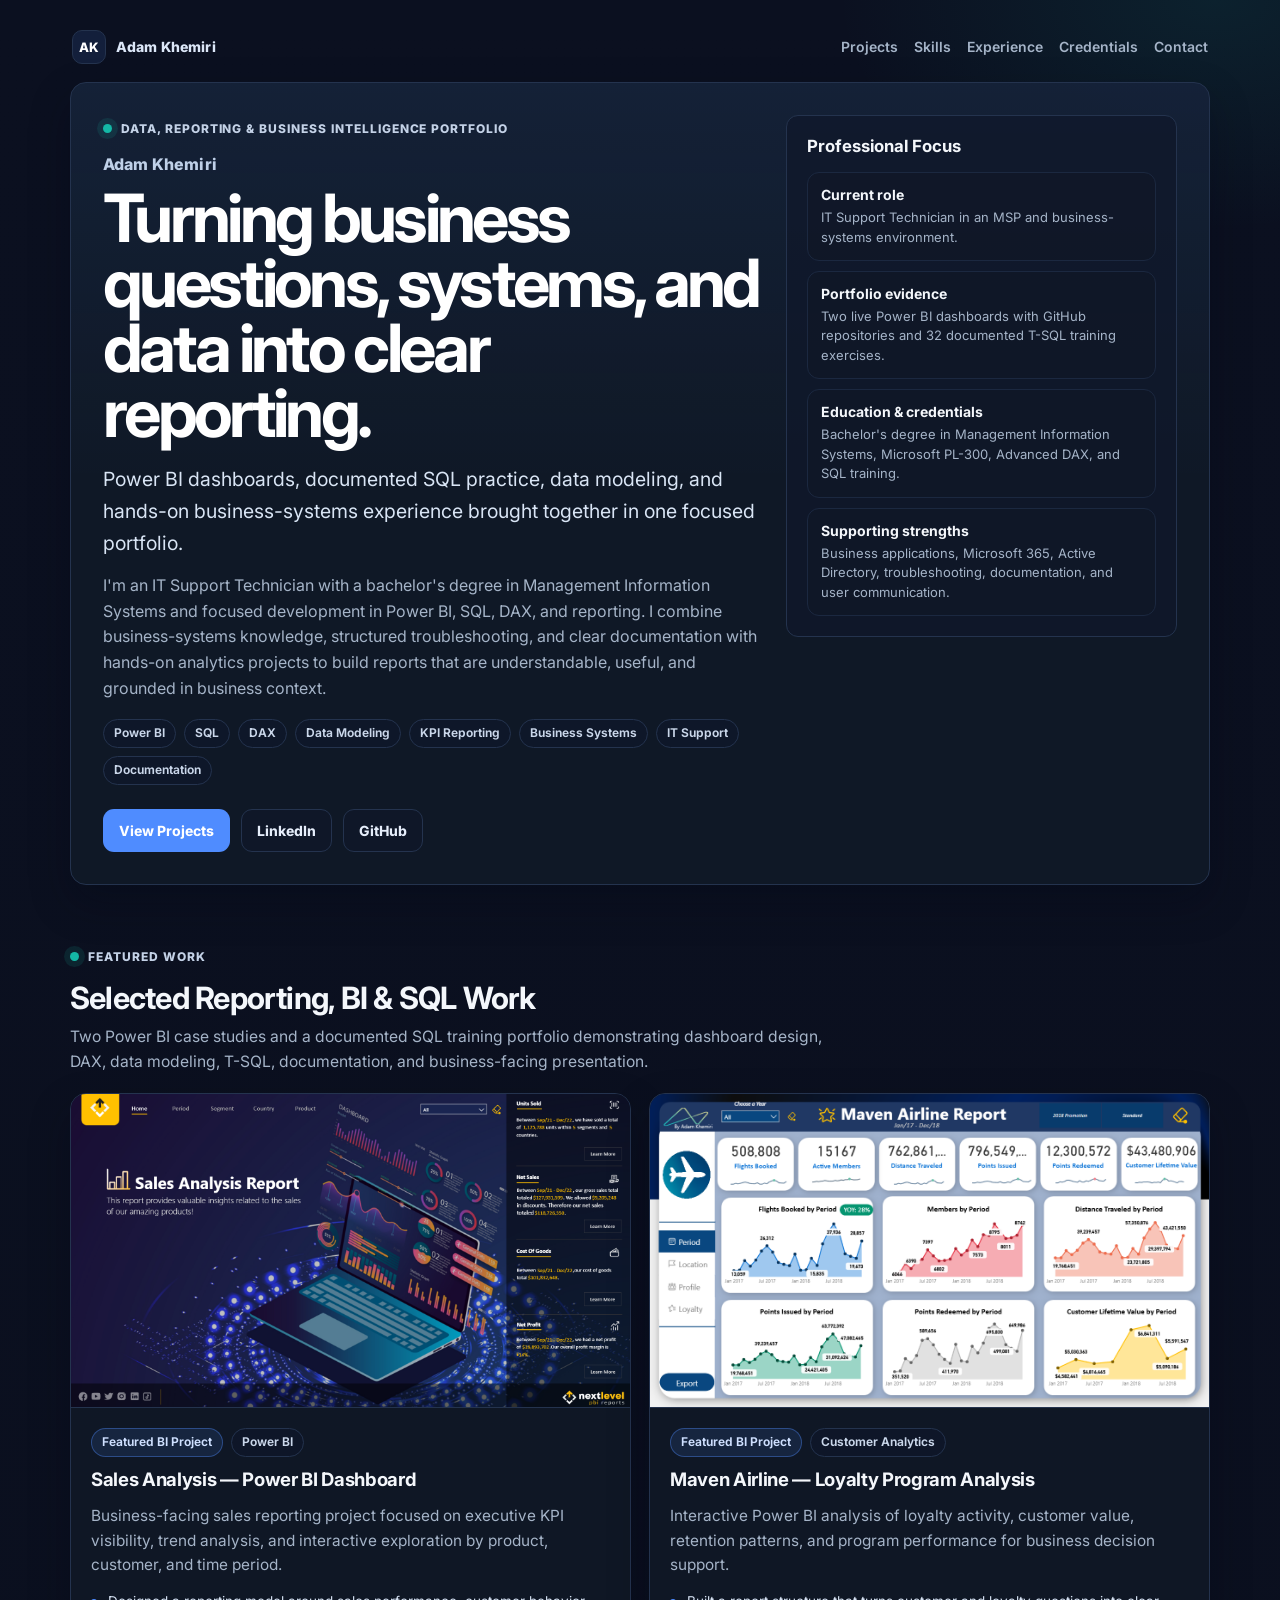
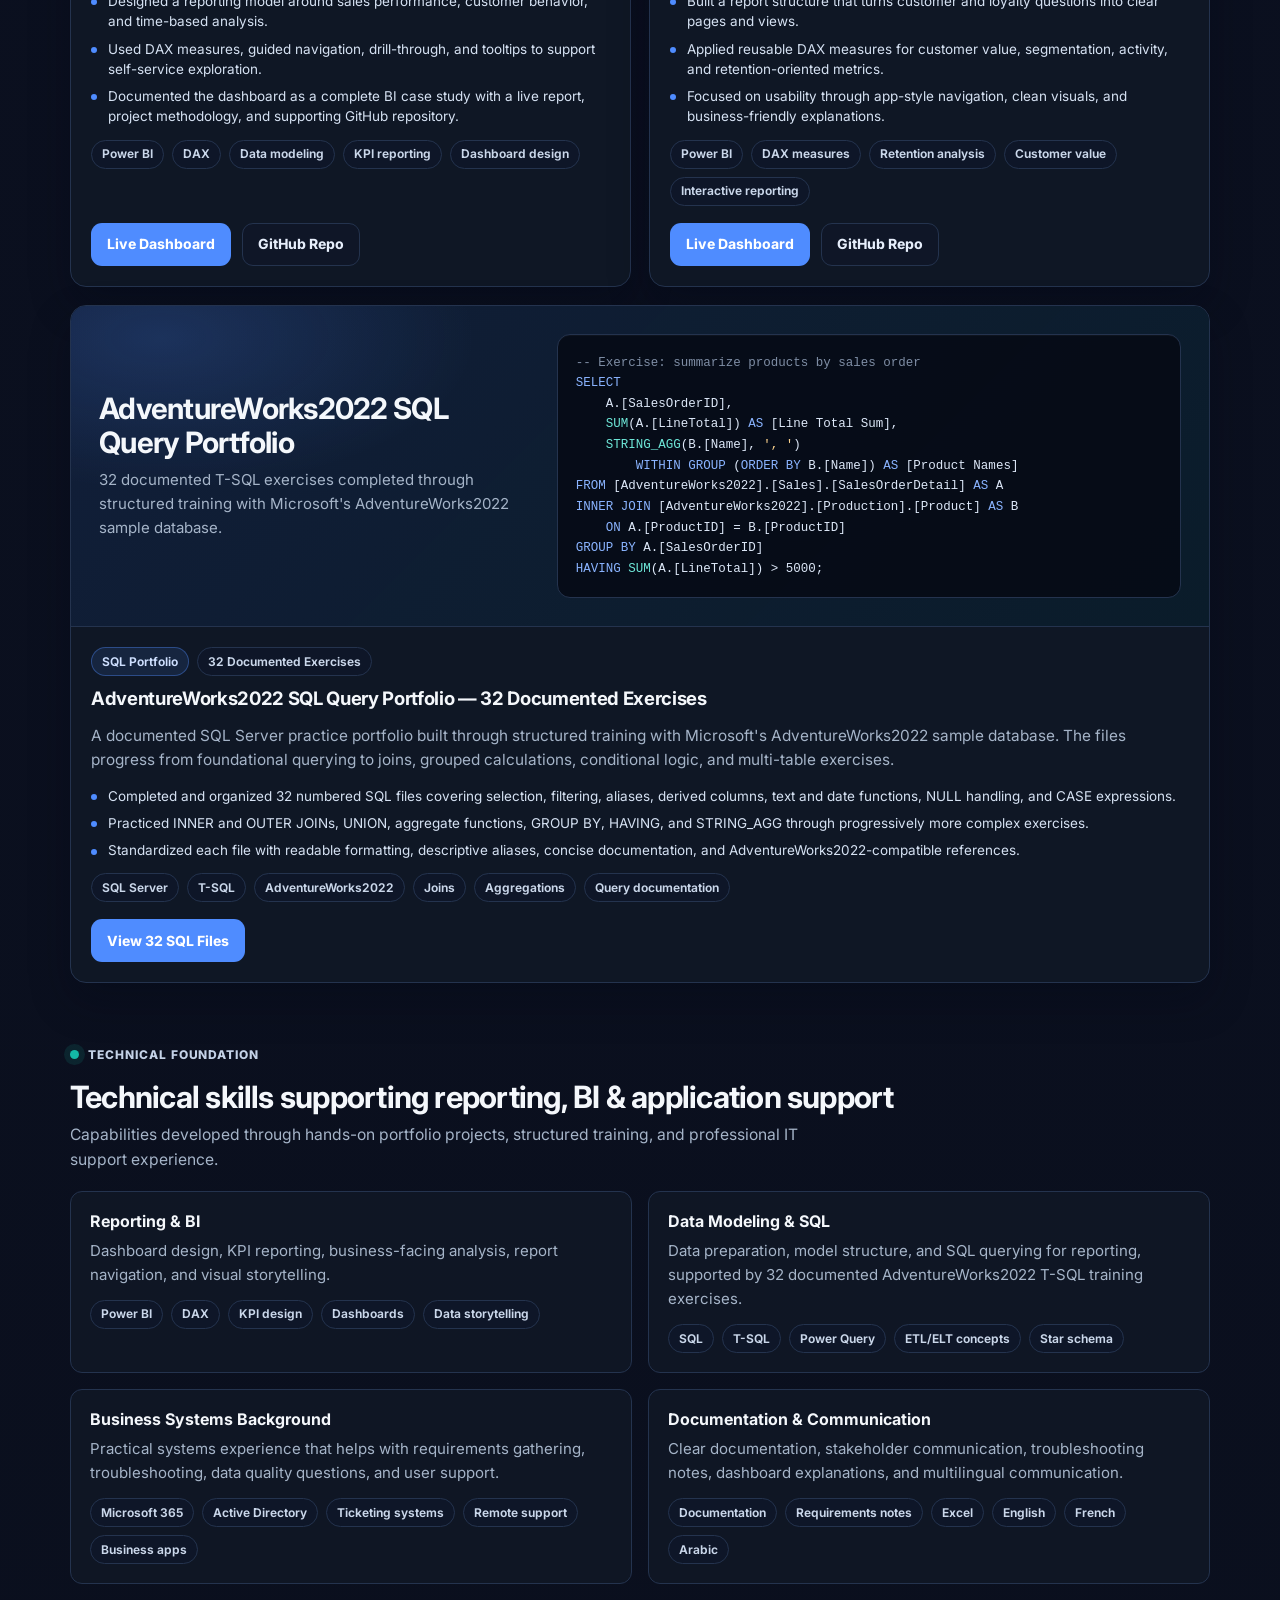
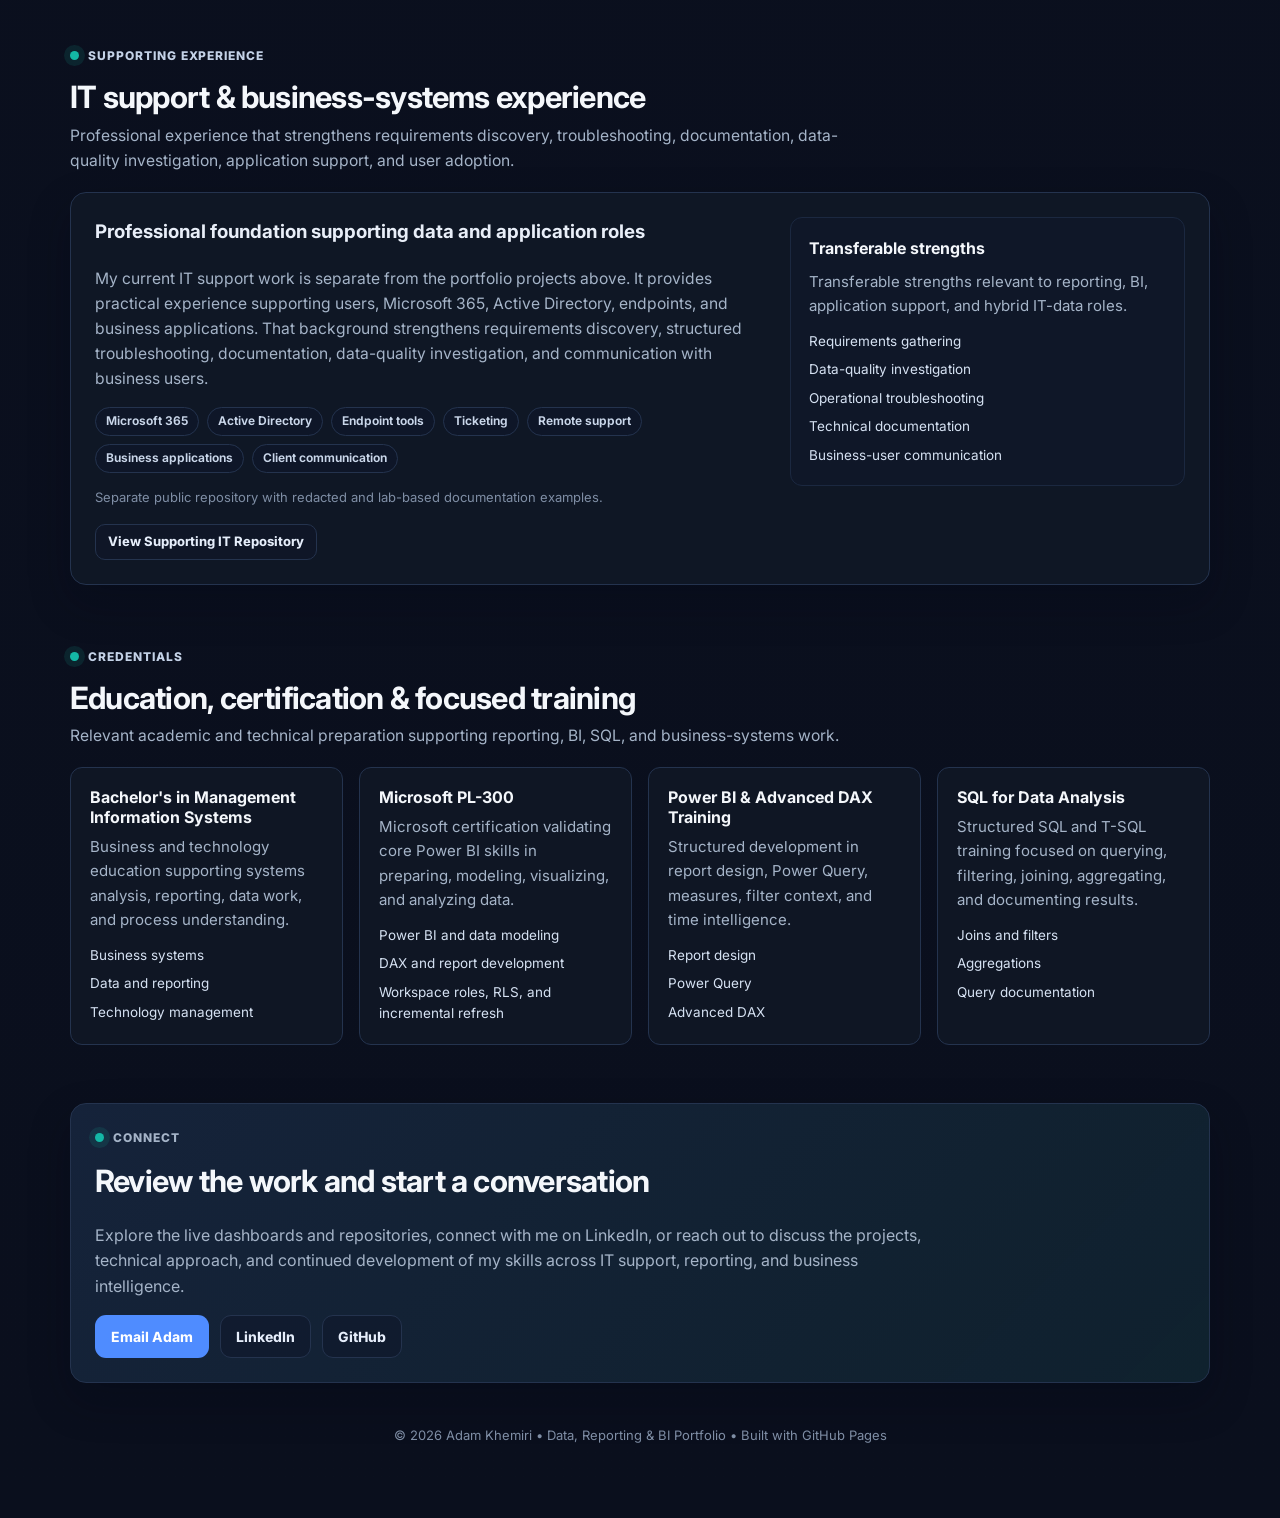
==== commit c030cada: "Publish final portfolio Version C" ====
--- a/index.html
+++ b/index.html
@@ -4,17 +4,17 @@
   <meta charset="UTF-8" />
   <meta name="viewport" content="width=device-width, initial-scale=1" />
 
-  <title>Adam Khemiri • IT, Reporting & Business Intelligence Portfolio</title>
+  <title>Adam Khemiri • Data, Reporting &amp; BI Portfolio</title>
   <meta
     name="description"
-    content="Adam Khemiri — IT, reporting, and business intelligence portfolio featuring Power BI dashboards, an AdventureWorks2022 SQL practice collection, data modeling, business systems, and technical documentation."
+    content="Adam Khemiri — data, reporting, and business intelligence portfolio featuring two live Power BI dashboards, a documented 32-file AdventureWorks2022 T-SQL training portfolio, data modeling, and business-systems experience."
   />
   <meta name="author" content="Adam Khemiri" />
 
-  <meta property="og:title" content="Adam Khemiri • IT, Reporting & Business Intelligence Portfolio" />
+  <meta property="og:title" content="Adam Khemiri • Data, Reporting &amp; BI Portfolio" />
   <meta
     property="og:description"
-    content="Professional portfolio documenting continued development across IT support, business systems, Power BI, AdventureWorks2022 SQL practice, reporting, and business intelligence."
+    content="Professional portfolio featuring two Power BI reporting projects, 32 documented AdventureWorks2022 T-SQL training exercises, business-systems experience, and technical communication."
   />
   <meta property="og:type" content="website" />
   <meta property="og:url" content="https://adamkhemiri.github.io/" />
@@ -386,12 +386,6 @@
       font-size:.98rem;
     }
 
-    .filterbar{
-      display:flex;
-      flex-wrap:wrap;
-      gap:9px;
-    }
-
     .projects-grid{
       display:grid;
       grid-template-columns:1fr;
@@ -447,6 +441,70 @@
       line-height:1.5;
     }
 
+
+    .sql-feature{
+      grid-column:1 / -1;
+    }
+
+    .sql-feature .project-media{
+      aspect-ratio:auto;
+      min-height:260px;
+      border-bottom:1px solid var(--stroke);
+    }
+
+    .sql-visual{
+      display:grid;
+      grid-template-columns:minmax(0,.82fr) minmax(0,1.18fr);
+      gap:24px;
+      align-items:center;
+      height:100%;
+      min-height:260px;
+      padding:28px;
+      background:
+        radial-gradient(540px 260px at 8% 10%, rgba(79,140,255,.18), transparent 58%),
+        linear-gradient(135deg, rgba(79,140,255,.10), rgba(20,184,166,.06)),
+        #0A1222;
+    }
+
+    .sql-visual-copy strong{
+      display:block;
+      margin-bottom:8px;
+      color:#F4F7FB;
+      font-size:clamp(1.35rem, 2.3vw, 2rem);
+      line-height:1.15;
+      letter-spacing:-.025em;
+    }
+
+    .sql-visual-copy span{
+      display:block;
+      max-width:500px;
+      color:var(--muted);
+      font-size:.94rem;
+      line-height:1.6;
+    }
+
+    .sql-code{
+      margin:0;
+      padding:18px;
+      max-width:100%;
+      overflow-x:auto;
+      border:1px solid var(--stroke);
+      border-radius:13px;
+      background:rgba(5,10,20,.86);
+      color:#DDE8F8;
+      font-family:"SFMono-Regular", Consolas, "Liberation Mono", monospace;
+      font-size:12.5px;
+      line-height:1.65;
+      white-space:pre;
+      box-shadow:inset 0 1px 0 rgba(255,255,255,.03);
+      -webkit-overflow-scrolling:touch;
+    }
+
+    .sql-keyword{color:#8AB4FF}
+    .sql-function{color:#6EE7D8}
+    .sql-string{color:#FCD38D}
+    .sql-comment{color:#7F8EA5}
+
     .project-body{
       display:flex;
       flex:1;
@@ -524,6 +582,14 @@
 
     .project-actions{margin-top:auto;padding-top:4px}
 
+    .support-actions{margin-top:16px}
+
+    .support-note{
+      margin:14px 0 0;
+      color:var(--muted-2);
+      font-size:13px;
+    }
+
     .foundation-grid,
     .cert-grid{
       display:grid;
@@ -636,8 +702,13 @@
       .hero h1{letter-spacing:-.04em}
       .snapshot{padding:16px}
       .section-header{align-items:flex-start}
+      .sql-visual{
+        grid-template-columns:1fr;
+        min-height:auto;
+        padding:22px;
+      }
+      .sql-code{font-size:11.5px}
       .btn{width:100%}
-      .filterbar .btn,
       .project-actions .btn,
       .contact-actions .btn{width:auto}
     }
@@ -667,38 +738,39 @@
       <div class="nav-links">
         <a href="#projects">Projects</a>
         <a href="#foundation">Skills</a>
-        <a href="#certifications">Certifications</a>
+        <a href="#supporting-experience">Experience</a>
+        <a href="#certifications">Credentials</a>
         <a href="#contact">Contact</a>
       </div>
     </nav>
 
     <header id="top" class="hero card" role="banner">
       <div>
-        <p class="eyebrow">IT, Reporting &amp; Business Intelligence Portfolio</p>
+        <p class="eyebrow">Data, Reporting &amp; Business Intelligence Portfolio</p>
         <p class="profile-name">Adam Khemiri</p>
 
-        <h1>IT, Reporting &amp; Business Intelligence Portfolio.</h1>
+        <h1>Turning business questions, systems, and data into clear reporting.</h1>
 
         <p class="hero-subtitle">
-          A professional portfolio documenting continued development across IT support, business systems,
-          Power BI, SQL, data modeling, KPI reporting, and technical documentation.
+          Power BI dashboards, documented SQL practice, data modeling, and hands-on business-systems
+          experience brought together in one focused portfolio.
         </p>
 
         <p class="hero-copy">
-          I&apos;m an IT support professional with a background in Management Information Systems and a growing
-          specialization in reporting, Power BI, SQL, and business intelligence. This portfolio documents projects,
-          technical training, and practical work that strengthen my ability to understand business systems, analyze
-          operational information, build clear reports, and communicate findings to technical and non-technical stakeholders.
+          I&apos;m an IT Support Technician with a bachelor&apos;s degree in Management Information Systems and
+          focused development in Power BI, SQL, DAX, and reporting. I combine business-systems knowledge,
+          structured troubleshooting, and clear documentation with hands-on analytics projects to build
+          reports that are understandable, useful, and grounded in business context.
         </p>
 
         <ul class="target-list" aria-label="Core capabilities">
-          <li>IT Support</li>
-          <li>Business Systems</li>
           <li>Power BI</li>
           <li>SQL</li>
           <li>DAX</li>
-          <li>Reporting</li>
           <li>Data Modeling</li>
+          <li>KPI Reporting</li>
+          <li>Business Systems</li>
+          <li>IT Support</li>
           <li>Documentation</li>
         </ul>
 
@@ -714,28 +786,23 @@
 
         <div class="snapshot-grid">
           <div class="snapshot-item">
-            <strong>Current work</strong>
-            <span>IT support, business systems, troubleshooting, user support, and technical documentation.</span>
+            <strong>Current role</strong>
+            <span>IT Support Technician in an MSP and business-systems environment.</span>
           </div>
 
           <div class="snapshot-item">
-            <strong>Development focus</strong>
-            <span>Power BI, SQL, DAX, KPI reporting, data modeling, and business intelligence projects.</span>
+            <strong>Portfolio evidence</strong>
+            <span>Two live Power BI dashboards with GitHub repositories and 32 documented T-SQL training exercises.</span>
           </div>
 
           <div class="snapshot-item">
-            <strong>Education</strong>
-            <span>Bachelor&apos;s degree in Management Information Systems with a foundation in technology and business processes.</span>
+            <strong>Education &amp; credentials</strong>
+            <span>Bachelor&apos;s degree in Management Information Systems, Microsoft PL-300, Advanced DAX, and SQL training.</span>
           </div>
 
           <div class="snapshot-item">
-            <strong>Credentials</strong>
-            <span>Microsoft PL-300 certified with additional Power BI, Advanced DAX, and SQL for Data Analysis training.</span>
-          </div>
-
-          <div class="snapshot-item">
-            <strong>Communication</strong>
-            <span>Comfortable explaining technical and reporting concepts to non-technical users in English, French, and Arabic.</span>
+            <strong>Supporting strengths</strong>
+            <span>Business applications, Microsoft 365, Active Directory, troubleshooting, documentation, and user communication.</span>
           </div>
         </div>
       </aside>
@@ -746,22 +813,16 @@
         <div class="section-header">
           <div>
             <p class="eyebrow">Featured Work</p>
-            <h2 id="projects-title" class="section-title">Featured Reporting &amp; BI Projects</h2>
+            <h2 id="projects-title" class="section-title">Selected Reporting, BI &amp; SQL Work</h2>
             <p class="section-copy">
-              Selected projects documenting continued development in Power BI dashboards, KPI reporting,
-              DAX, SQL and T-SQL analysis, clean documentation, and business-facing presentation.
+              Two Power BI case studies and a documented SQL training portfolio demonstrating dashboard design,
+              DAX, data modeling, T-SQL, documentation, and business-facing presentation.
             </p>
           </div>
-
-          <div class="filterbar" role="toolbar" aria-label="Project filter">
-            <button class="btn primary small" type="button" data-filter="bi" aria-pressed="true">BI Projects</button>
-            <button class="btn secondary small" type="button" data-filter="all" aria-pressed="false">All</button>
-            <button class="btn secondary small" type="button" data-filter="support" aria-pressed="false">Supporting IT</button>
-          </div>
         </div>
 
         <div class="projects-grid">
-          <article class="project-card card" data-type="bi">
+          <article class="project-card card">
             <div class="project-media">
               <img src="img/Sales-analysis.png" alt="Sales Analysis Power BI dashboard preview" loading="lazy" decoding="async" />
             </div>
@@ -800,7 +861,7 @@
             </div>
           </article>
 
-          <article class="project-card card" data-type="bi">
+          <article class="project-card card">
             <div class="project-media">
               <img src="img/maven-airline.png" alt="Maven Airline loyalty program Power BI dashboard preview" loading="lazy" decoding="async" />
             </div>
@@ -839,91 +900,62 @@
             </div>
           </article>
 
-
-          <article class="project-card card" data-type="bi">
+          <article class="project-card card sql-feature">
             <div class="project-media">
-              <div class="project-placeholder" role="img" aria-label="AdventureWorks SQL practice project">
-                <div>
-                  <strong>AdventureWorks SQL Practice</strong>
-                  <span>32 documented T-SQL exercises • SQL Server • AdventureWorks2022</span>
+              <div class="sql-visual">
+                <div class="sql-visual-copy">
+                  <strong>AdventureWorks2022 SQL Query Portfolio</strong>
+                  <span>
+                    32 documented T-SQL exercises completed through structured training with Microsoft&apos;s
+                    AdventureWorks2022 sample database.
+                  </span>
                 </div>
+
+                <pre class="sql-code" aria-label="Sample T-SQL training exercise"><span class="sql-comment">-- Exercise: summarize products by sales order</span>
+<span class="sql-keyword">SELECT</span>
+    A.[SalesOrderID],
+    <span class="sql-function">SUM</span>(A.[LineTotal]) <span class="sql-keyword">AS</span> [Line Total Sum],
+    <span class="sql-function">STRING_AGG</span>(B.[Name], <span class="sql-string">', '</span>)
+        <span class="sql-keyword">WITHIN GROUP</span> (<span class="sql-keyword">ORDER BY</span> B.[Name]) <span class="sql-keyword">AS</span> [Product Names]
+<span class="sql-keyword">FROM</span> [AdventureWorks2022].[Sales].[SalesOrderDetail] <span class="sql-keyword">AS</span> A
+<span class="sql-keyword">INNER JOIN</span> [AdventureWorks2022].[Production].[Product] <span class="sql-keyword">AS</span> B
+    <span class="sql-keyword">ON</span> A.[ProductID] = B.[ProductID]
+<span class="sql-keyword">GROUP BY</span> A.[SalesOrderID]
+<span class="sql-keyword">HAVING</span> <span class="sql-function">SUM</span>(A.[LineTotal]) &gt; 5000;</pre>
               </div>
             </div>
 
             <div class="project-body">
               <div class="project-kicker">
                 <span class="status featured">SQL Portfolio</span>
-                <span class="status">AdventureWorks2022</span>
+                <span class="status">32 Documented Exercises</span>
               </div>
 
-              <h3>AdventureWorks SQL Practice — 32 T-SQL Exercises</h3>
+              <h3>AdventureWorks2022 SQL Query Portfolio — 32 Documented Exercises</h3>
 
               <p>
-                A structured SQL Server practice collection built with Microsoft&apos;s AdventureWorks2022
-                sample database, documenting the progression from foundational queries to multi-table
-                joins and grouped analysis.
+                A documented SQL Server practice portfolio built through structured training with Microsoft&apos;s
+                AdventureWorks2022 sample database. The files progress from foundational querying to joins,
+                grouped calculations, conditional logic, and multi-table exercises.
               </p>
 
               <ul class="project-points">
-                <li>Organized 32 numbered and documented SQL files covering selection, filtering, aliases, derived columns, text and date functions, NULL handling, and CASE expressions.</li>
-                <li>Applied INNER and OUTER JOINs, UNION, aggregate functions, GROUP BY, HAVING, and STRING_AGG to answer progressively more complex data questions.</li>
-                <li>Standardized every exercise against AdventureWorks2022 with readable formatting, descriptive aliases, and concise explanations of the query logic.</li>
+                <li>Completed and organized 32 numbered SQL files covering selection, filtering, aliases, derived columns, text and date functions, NULL handling, and CASE expressions.</li>
+                <li>Practiced INNER and OUTER JOINs, UNION, aggregate functions, GROUP BY, HAVING, and STRING_AGG through progressively more complex exercises.</li>
+                <li>Standardized each file with readable formatting, descriptive aliases, concise documentation, and AdventureWorks2022-compatible references.</li>
               </ul>
 
-              <div class="pillbar" aria-label="Skills used in the AdventureWorks SQL practice project">
+              <div class="pillbar" aria-label="Skills used in the AdventureWorks SQL query portfolio">
                 <span class="pill">SQL Server</span>
                 <span class="pill">T-SQL</span>
                 <span class="pill">AdventureWorks2022</span>
                 <span class="pill">Joins</span>
                 <span class="pill">Aggregations</span>
-                <span class="pill">Data cleaning</span>
+                <span class="pill">Query documentation</span>
               </div>
 
               <div class="project-actions">
-                <a class="btn primary" href="https://github.com/AdamKhemiri/adamkhemiri.github.io/tree/main/assets/Sql-codes" target="_blank" rel="noopener noreferrer">View SQL Files</a>
-              </div>
-            </div>
-          </article>
-
-          <article class="project-card card" data-type="support" hidden>
-            <div class="project-media">
-              <div class="project-placeholder" role="img" aria-label="Supporting IT documentation project placeholder">
-                <div>
-                  <strong>Supporting IT Portfolio</strong>
-                  <span>Redacted runbooks • documentation • lab work</span>
-                </div>
-              </div>
-            </div>
-
-            <div class="project-body">
-              <div class="project-kicker">
-                <span class="status supporting">Supporting Evidence</span>
-                <span class="status">Secondary Portfolio Item</span>
-              </div>
-
-              <h3>IT Support Documentation — Runbooks &amp; Lab Evidence</h3>
-
-              <p>
-                Supporting evidence of structured troubleshooting, documentation, and business-facing communication
-                developed through practical IT work and lab-based examples.
-              </p>
-
-              <ul class="project-points">
-                <li>Shows documentation habits that transfer into reporting requirements and dashboard handoff notes.</li>
-                <li>Uses redacted or lab-based examples only; no client, patient, company, ticket, call, or internal data should be published.</li>
-                <li>Demonstrates how troubleshooting, systems knowledge, and documentation support reliable reporting and operational analysis.</li>
-              </ul>
-
-              <div class="pillbar" aria-label="Supporting IT skills">
-                <span class="pill">Documentation</span>
-                <span class="pill">Troubleshooting</span>
-                <span class="pill">Microsoft 365</span>
-                <span class="pill">Active Directory</span>
-                <span class="pill">Ticketing</span>
-              </div>
-
-              <div class="project-actions">
-                <a class="btn secondary" href="https://github.com/AdamKhemiri/it-support-helpdesk-portfolio" target="_blank" rel="noopener noreferrer">View Supporting IT Repo</a>
+                <a class="btn primary" href="https://github.com/AdamKhemiri/adamkhemiri.github.io/tree/main/assets/Sql-codes" target="_blank" rel="noopener noreferrer">View 32 SQL Files</a>
               </div>
             </div>
           </article>
@@ -934,9 +966,9 @@
         <div class="section-header">
           <div>
             <p class="eyebrow">Technical Foundation</p>
-            <h2 id="foundation-title" class="section-title">Skills supporting IT, reporting, and business intelligence work</h2>
+            <h2 id="foundation-title" class="section-title">Technical skills supporting reporting, BI &amp; application support</h2>
             <p class="section-copy">
-              Technical capabilities developed through hands-on projects, structured training, and practical systems experience.
+              Capabilities developed through hands-on portfolio projects, structured training, and professional IT support experience.
             </p>
           </div>
         </div>
@@ -956,12 +988,12 @@
 
           <article class="mini-card">
             <h3>Data Modeling &amp; SQL</h3>
-            <p>Data preparation, SQL querying, and model structure for reporting projects, supported by a documented 32-file AdventureWorks2022 T-SQL practice collection.</p>
+            <p>Data preparation, model structure, and SQL querying for reporting, supported by 32 documented AdventureWorks2022 T-SQL training exercises.</p>
             <div class="pillbar">
               <span class="pill">SQL</span>
-              <span class="pill">T-SQL practice</span>
+              <span class="pill">T-SQL</span>
               <span class="pill">Power Query</span>
-              <span class="pill">ETL/ELT concepts </span>  
+              <span class="pill">ETL/ELT concepts</span>  
               <span class="pill">Star schema</span>
            
             </div>
@@ -994,68 +1026,14 @@
         </div>
       </section>
 
-      <section id="certifications" aria-labelledby="certifications-title">
-        <div class="section-header">
-          <div>
-            <p class="eyebrow">Credentials</p>
-            <h2 id="certifications-title" class="section-title">Certifications, training, and education</h2>
-            <p class="section-copy">
-              Kept concise so the page reads like a portfolio, not a certificate wall.
-            </p>
-          </div>
-        </div>
-
-        <div class="cert-grid">
-          <article class="mini-card">
-            <h3>Microsoft PL-300</h3>
-            <p>Microsoft certification validating core skills in preparing, modeling, visualizing, and analyzing data with Power BI.</p>
-            <ul class="mini-list">
-              <li>Power BI</li>
-              <li>Data modeling</li>
-              <li>DAX and reporting</li>
-            </ul>
-          </article>
-
-          <article class="mini-card">
-            <h3>Power BI Data Analyst Training</h3>
-            <p>Structured training focused on dashboard development, reporting workflows, and business analysis.</p>
-            <ul class="mini-list">
-              <li>Power Query</li>
-              <li>Report design</li>
-              <li>Modeling basics</li>
-            </ul>
-          </article>
-
-          <article class="mini-card">
-            <h3>Advanced DAX</h3>
-            <p>Additional DAX training for measures, filter context, time intelligence, and reusable calculations.</p>
-            <ul class="mini-list">
-              <li>Measures</li>
-              <li>Filter context</li>
-              <li>Time intelligence</li>
-            </ul>
-          </article>
-
-          <article class="mini-card">
-            <h3>SQL for Data Analysis</h3>
-            <p>SQL and T-SQL training focused on querying, cleaning, aggregating, and preparing data for reporting projects.</p>
-            <ul class="mini-list">
-              <li>Joins and filters</li>
-              <li>Aggregations</li>
-              <li>Reporting queries</li>
-            </ul>
-          </article>
-        </div>
-      </section>
-
       <section id="supporting-experience" aria-labelledby="support-title">
         <div class="section-header">
           <div>
             <p class="eyebrow">Supporting Experience</p>
-            <h2 id="support-title" class="section-title">IT support foundation for reporting and analytics</h2>
+            <h2 id="support-title" class="section-title">IT support &amp; business-systems experience</h2>
             <p class="section-copy">
-              Practical systems experience that strengthens requirements gathering, data-quality investigation,
-              operational reporting, documentation, and user adoption.
+              Professional experience that strengthens requirements discovery, troubleshooting, documentation,
+              data-quality investigation, application support, and user adoption.
             </p>
           </div>
         </div>
@@ -1063,15 +1041,15 @@
         <article class="support-card card">
           <div class="support-layout">
             <div>
-              <h3>Business systems, troubleshooting, and documentation</h3>
+              <h3>Professional foundation supporting data and application roles</h3>
               <p class="section-copy">
-                My IT support experience provides practical context for reporting and analytics work. Supporting users,
-                troubleshooting business systems, documenting technical issues, and interpreting unclear requests have
-                strengthened skills that also matter in requirements gathering, data-quality investigation, operational
-                reporting, and dashboard adoption.
+                My current IT support work is separate from the portfolio projects above. It provides practical
+                experience supporting users, Microsoft 365, Active Directory, endpoints, and business applications.
+                That background strengthens requirements discovery, structured troubleshooting, documentation,
+                data-quality investigation, and communication with business users.
               </p>
 
-              <div class="pillbar" style="margin-top:16px;">
+              <div class="pillbar support-actions">
                 <span class="pill">Microsoft 365</span>
                 <span class="pill">Active Directory</span>
                 <span class="pill">Endpoint tools</span>
@@ -1080,31 +1058,90 @@
                 <span class="pill">Business applications</span>
                 <span class="pill">Client communication</span>
               </div>
+
+              <p class="support-note">Separate public repository with redacted and lab-based documentation examples.</p>
+
+              <div class="support-actions">
+                <a class="btn secondary small" href="https://github.com/AdamKhemiri/it-support-helpdesk-portfolio" target="_blank" rel="noopener noreferrer">View Supporting IT Repository</a>
+              </div>
             </div>
 
-            <aside class="support-panel" aria-label="Portfolio safety rules">
-              <h3>Portfolio safety rules</h3>
-              <p>Only redacted, public, academic, or simulated examples belong in public portfolio work.</p>
+            <aside class="support-panel" aria-label="Transferable strengths">
+              <h3>Transferable strengths</h3>
+              <p>Transferable strengths relevant to reporting, BI, application support, and hybrid IT-data roles.</p>
               <ul class="mini-list">
-                <li>No client names</li>
-                <li>No patient, company, ticket, or call data</li>
-                <li>No employer internal problems</li>
-                <li>No private screenshots or system details</li>
-                <li>Future operations projects must use simulated data only</li>
+                <li>Requirements gathering</li>
+                <li>Data-quality investigation</li>
+                <li>Operational troubleshooting</li>
+                <li>Technical documentation</li>
+                <li>Business-user communication</li>
               </ul>
             </aside>
           </div>
         </article>
       </section>
 
+      <section id="certifications" aria-labelledby="certifications-title">
+        <div class="section-header">
+          <div>
+            <p class="eyebrow">Credentials</p>
+            <h2 id="certifications-title" class="section-title">Education, certification &amp; focused training</h2>
+            <p class="section-copy">
+              Relevant academic and technical preparation supporting reporting, BI, SQL, and business-systems work.
+            </p>
+          </div>
+        </div>
+
+        <div class="cert-grid">
+          <article class="mini-card">
+            <h3>Bachelor&apos;s in Management Information Systems</h3>
+            <p>Business and technology education supporting systems analysis, reporting, data work, and process understanding.</p>
+            <ul class="mini-list">
+              <li>Business systems</li>
+              <li>Data and reporting</li>
+              <li>Technology management</li>
+            </ul>
+          </article>
+
+          <article class="mini-card">
+            <h3>Microsoft PL-300</h3>
+            <p>Microsoft certification validating core Power BI skills in preparing, modeling, visualizing, and analyzing data.</p>
+            <ul class="mini-list">
+             <li>Power BI and data modeling</li>
+             <li>DAX and report development</li>
+             <li>Workspace roles, RLS, and incremental refresh</li>
+            </ul>
+          </article>
+
+          <article class="mini-card">
+            <h3>Power BI &amp; Advanced DAX Training</h3>
+            <p>Structured development in report design, Power Query, measures, filter context, and time intelligence.</p>
+            <ul class="mini-list">
+              <li>Report design</li>
+              <li>Power Query</li>
+              <li>Advanced DAX</li>
+            </ul>
+          </article>
+
+          <article class="mini-card">
+            <h3>SQL for Data Analysis</h3>
+            <p>Structured SQL and T-SQL training focused on querying, filtering, joining, aggregating, and documenting results.</p>
+            <ul class="mini-list">
+              <li>Joins and filters</li>
+              <li>Aggregations</li>
+              <li>Query documentation</li>
+            </ul>
+          </article>
+        </div>
+      </section>
+
       <section id="contact" aria-labelledby="contact-title">
         <div class="contact-card card">
           <p class="eyebrow">Connect</p>
-          <h2 id="contact-title" class="section-title">Explore the portfolio and professional development journey</h2>
+          <h2 id="contact-title" class="section-title">Review the work and start a conversation</h2>
           <p>
-            This portfolio documents my continued development across IT support, business systems, reporting,
-            and business intelligence. Feel free to explore the project repositories, connect with me on LinkedIn,
-            or contact me regarding the work presented here.
+            Explore the live dashboards and repositories, connect with me on LinkedIn, or reach out to discuss the projects, technical approach, 
+            and continued development of my skills across IT support, reporting, and business intelligence.
           </p>
 
           <div class="contact-actions">
@@ -1117,7 +1154,7 @@
     </main>
 
     <footer>
-      © <span id="year"></span> Adam Khemiri • IT, Reporting &amp; Business Intelligence Portfolio • Built with GitHub Pages
+      © <span id="year"></span> Adam Khemiri • Data, Reporting &amp; BI Portfolio • Built with GitHub Pages
     </footer>
   </div>
 
@@ -1126,32 +1163,6 @@
     if (yearElement) {
       yearElement.textContent = new Date().getFullYear();
     }
-
-    const filterButtons = document.querySelectorAll("[data-filter]");
-    const projectCards = document.querySelectorAll("[data-type]");
-
-    function applyFilter(filterValue) {
-      filterButtons.forEach((button) => {
-        const isActive = button.dataset.filter === filterValue;
-        button.classList.toggle("primary", isActive);
-        button.classList.toggle("secondary", !isActive);
-        button.setAttribute("aria-pressed", String(isActive));
-      });
-
-      projectCards.forEach((card) => {
-        const cardType = card.dataset.type;
-        const shouldShow = filterValue === "all" || filterValue === cardType;
-        card.hidden = !shouldShow;
-      });
-    }
-
-    filterButtons.forEach((button) => {
-      button.addEventListener("click", () => {
-        applyFilter(button.dataset.filter);
-      });
-    });
-
-    applyFilter("bi");
   </script>
 </body>
 </html>
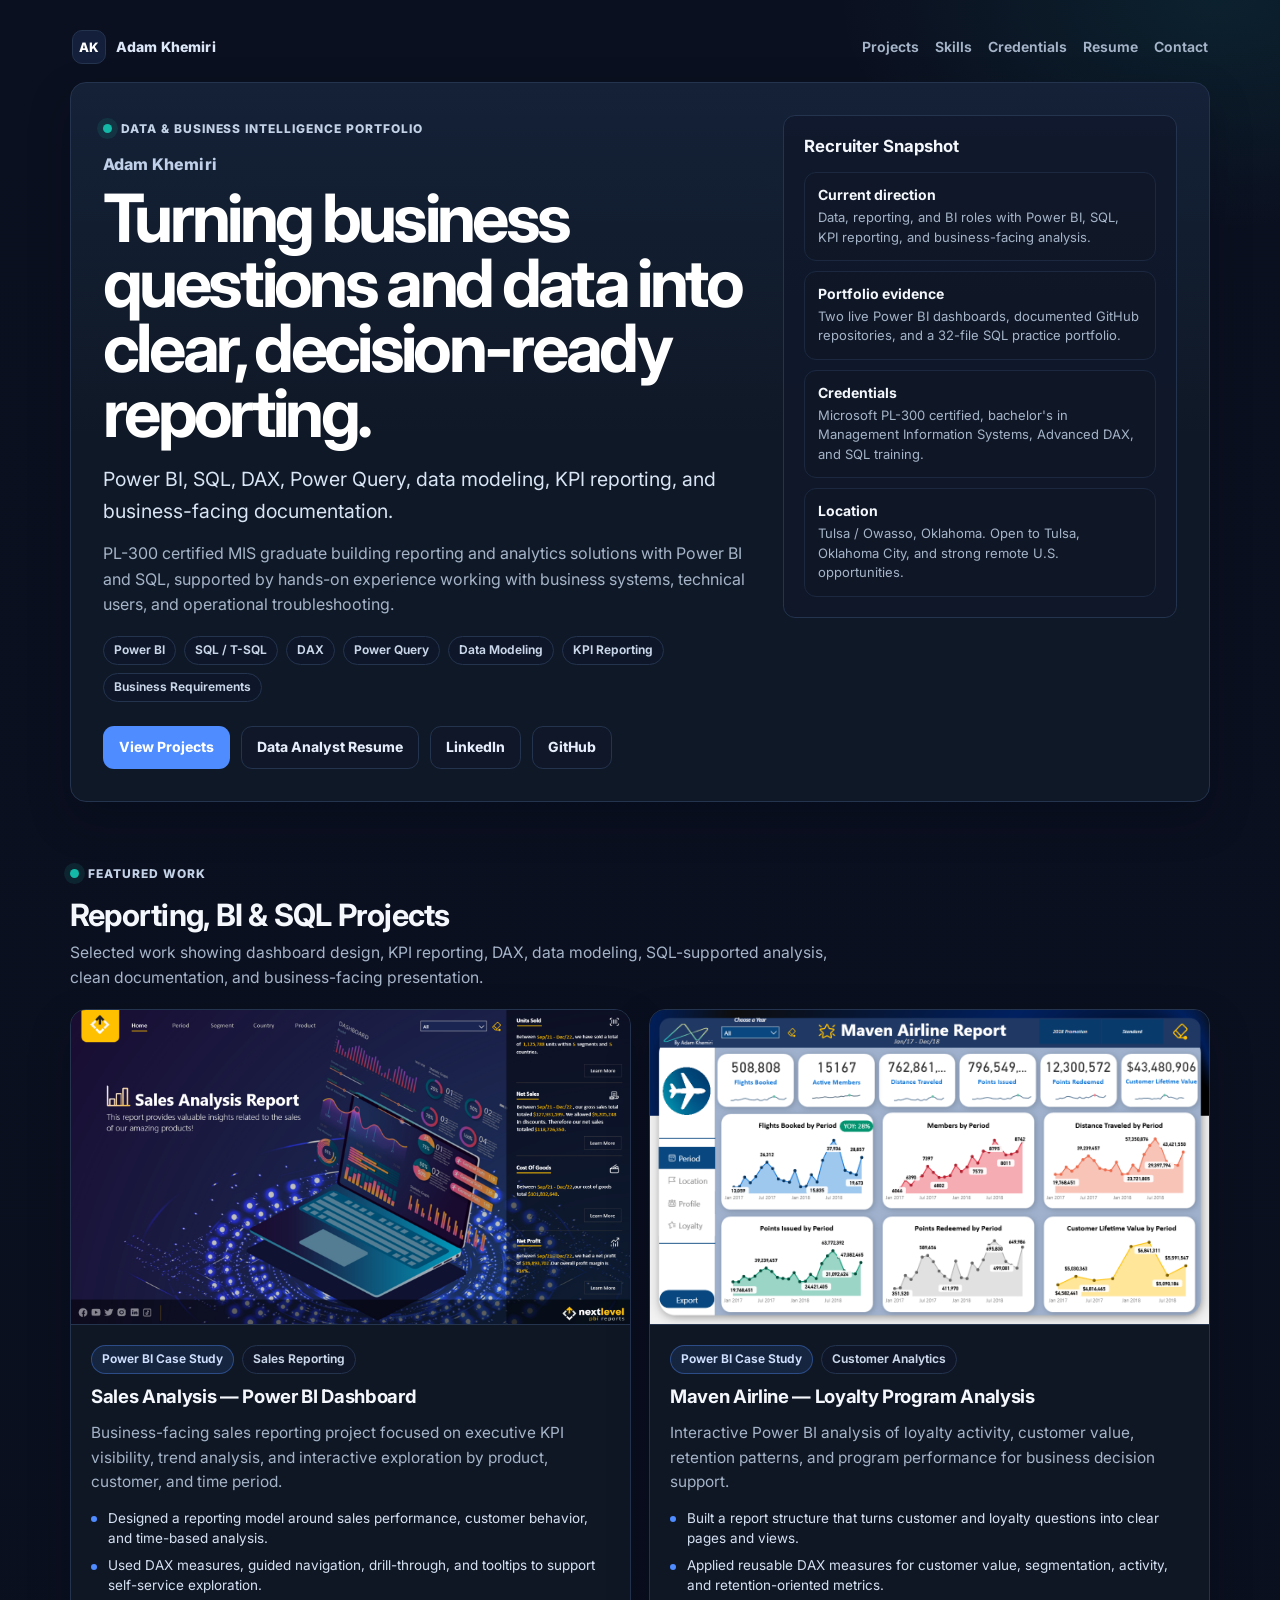
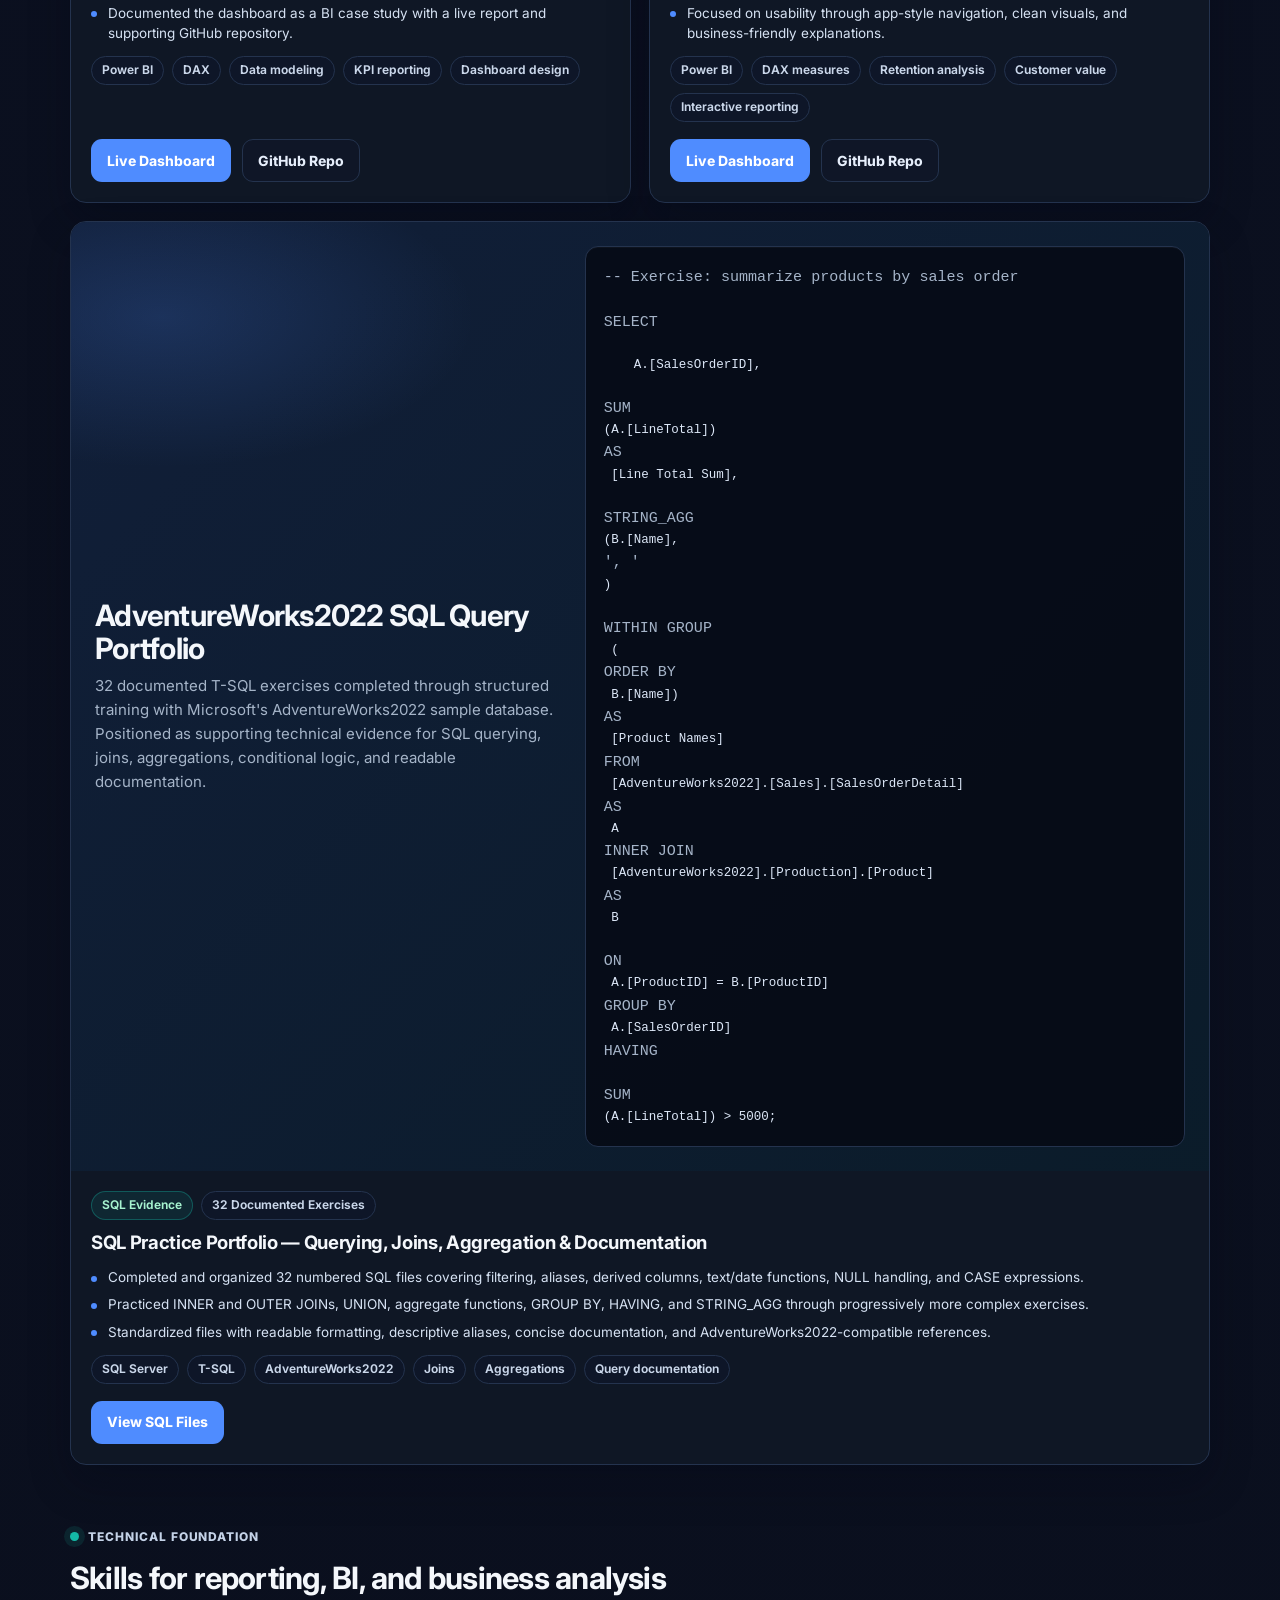
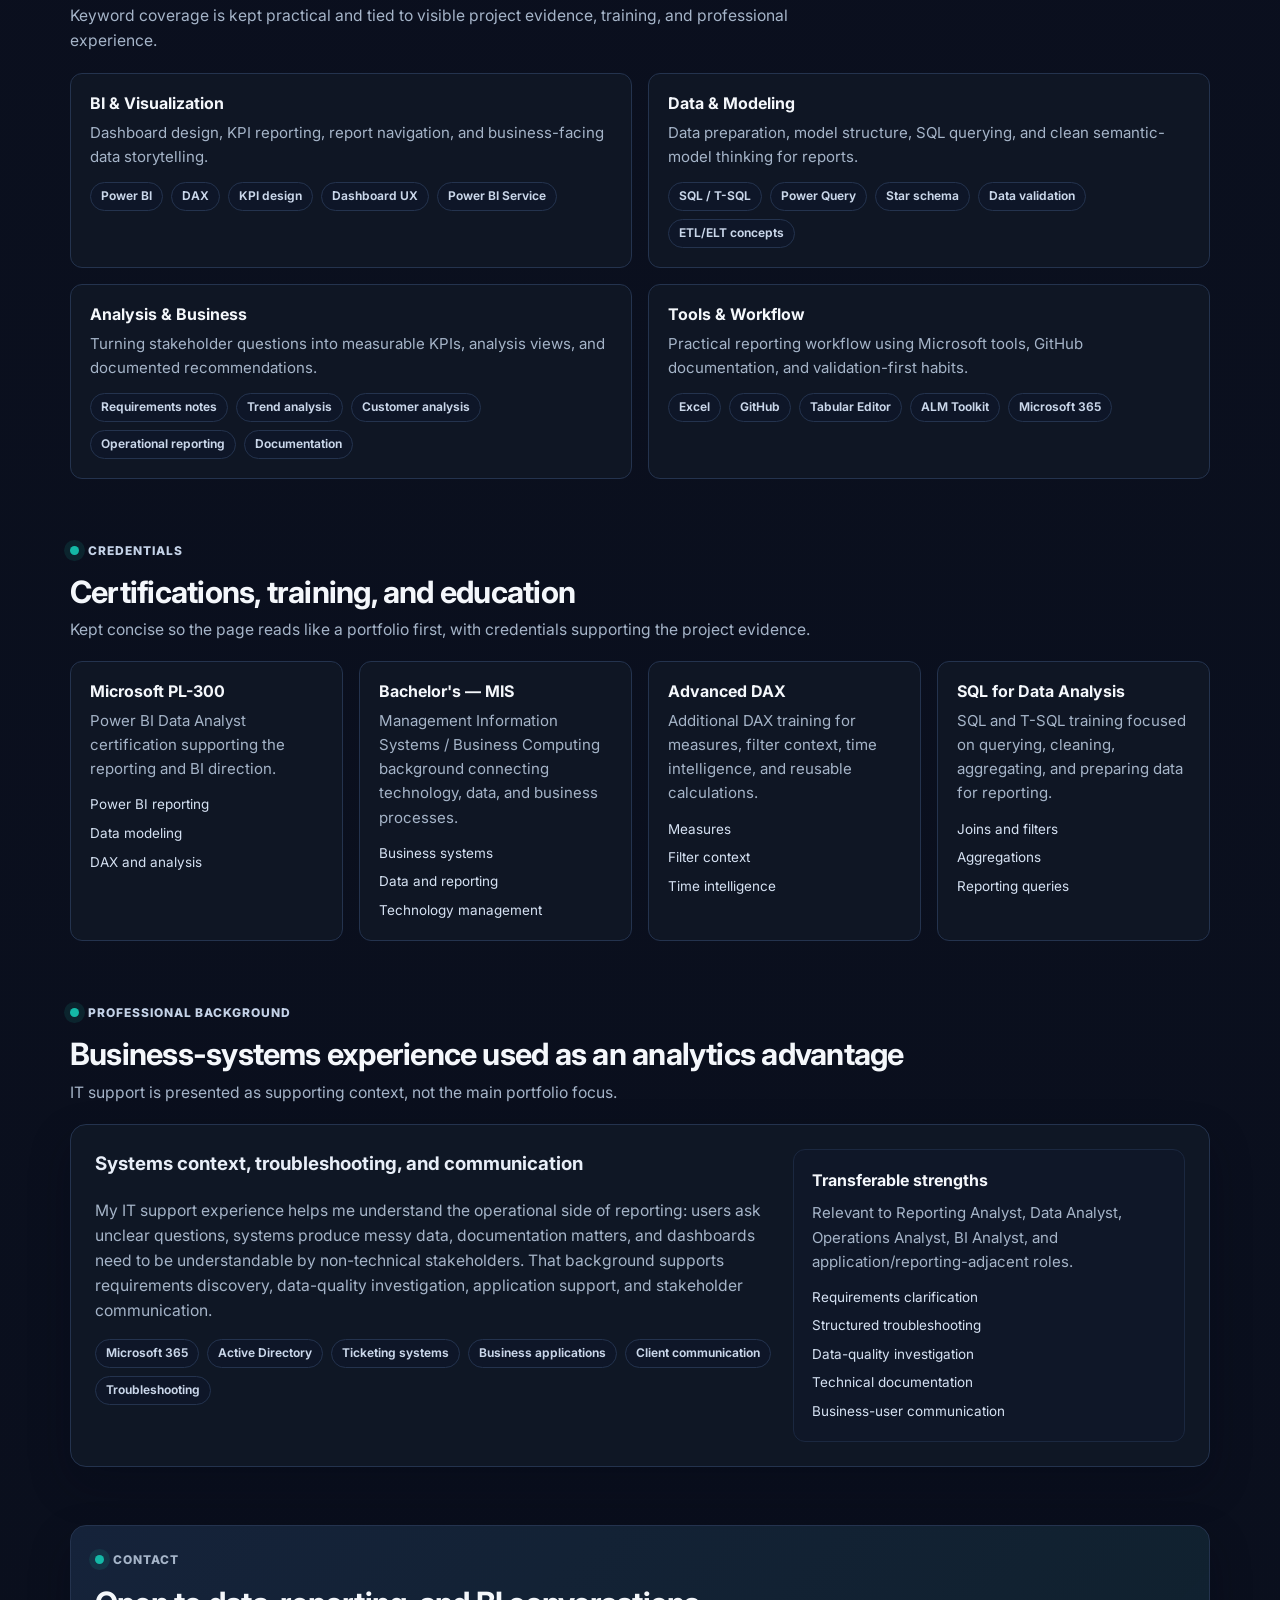
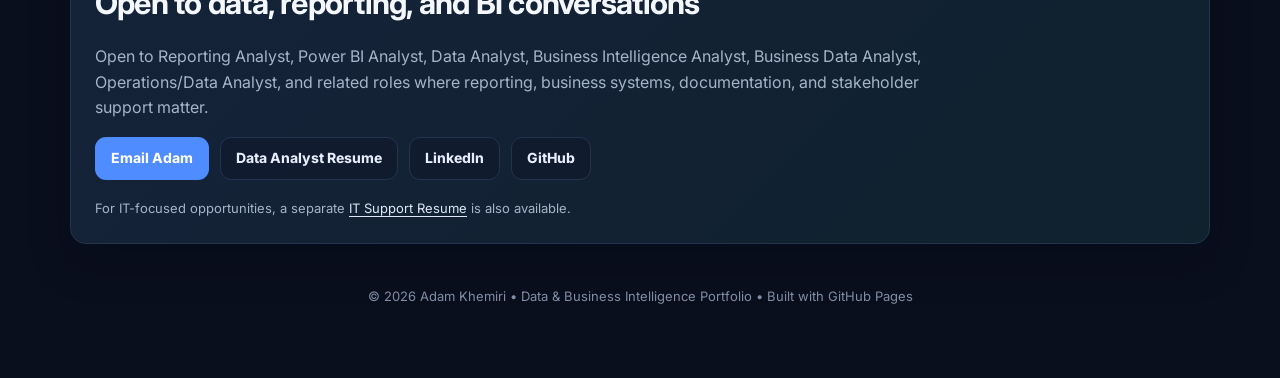
==== commit 144bf61c: "Update portfolio website" ====
--- a/index.html
+++ b/index.html
@@ -4,17 +4,17 @@
   <meta charset="UTF-8" />
   <meta name="viewport" content="width=device-width, initial-scale=1" />
 
-  <title>Adam Khemiri • Data, Reporting &amp; BI Portfolio</title>
+  <title>Adam Khemiri • Data & Business Intelligence Portfolio</title>
   <meta
     name="description"
-    content="Adam Khemiri — data, reporting, and business intelligence portfolio featuring two live Power BI dashboards, a documented 32-file AdventureWorks2022 T-SQL training portfolio, data modeling, and business-systems experience."
+    content="Adam Khemiri — Data and Business Intelligence portfolio featuring Power BI dashboards, SQL analysis, DAX, data modeling, KPI reporting, and business-systems experience."
   />
   <meta name="author" content="Adam Khemiri" />
 
-  <meta property="og:title" content="Adam Khemiri • Data, Reporting &amp; BI Portfolio" />
+  <meta property="og:title" content="Adam Khemiri • Data & Business Intelligence Portfolio" />
   <meta
     property="og:description"
-    content="Professional portfolio featuring two Power BI reporting projects, 32 documented AdventureWorks2022 T-SQL training exercises, business-systems experience, and technical communication."
+    content="Power BI, SQL, DAX, data modeling, and reporting portfolio with live dashboards, SQL evidence, credentials, and recruiter-ready project summaries."
   />
   <meta property="og:type" content="website" />
   <meta property="og:url" content="https://adamkhemiri.github.io/" />
@@ -40,6 +40,7 @@
       --primary:#4F8CFF;
       --primary-dark:#3B72DD;
       --accent:#14B8A6;
+      --warning:#FCD38D;
       --stroke:#24334E;
       --stroke-soft:#1B2840;
       --ring:rgba(79,140,255,.35);
@@ -65,9 +66,7 @@
     }
 
     img{max-width:100%;display:block}
-
     a{color:inherit;text-decoration:none}
-
     button{font:inherit}
 
     .skip-link{
@@ -134,7 +133,7 @@
     .nav-links a{
       color:var(--muted);
       font-size:14px;
-      font-weight:600;
+      font-weight:650;
       transition:color .16s ease;
     }
 
@@ -159,7 +158,7 @@
 
     @media (min-width: 960px){
       .hero{
-        grid-template-columns:minmax(0,1.48fr) minmax(310px,.88fr);
+        grid-template-columns:minmax(0,1.46fr) minmax(310px,.88fr);
         align-items:start;
       }
     }
@@ -202,13 +201,13 @@
       max-width:820px;
       margin-bottom:16px;
       color:var(--text-strong);
-      font-size:clamp(2.35rem, 5.2vw, 4.55rem);
+      font-size:clamp(2.35rem, 5.2vw, 4.5rem);
       line-height:.98;
       letter-spacing:-.055em;
     }
 
     .hero-subtitle{
-      max-width:820px;
+      max-width:780px;
       margin-bottom:0;
       color:#D9E5F5;
       font-size:clamp(1.02rem, 2vw, 1.22rem);
@@ -278,61 +277,6 @@
       padding:0 12px;
       border-radius:10px;
       font-size:13px;
-    }
-
-    .hero-note{
-      margin:13px 0 0;
-      color:var(--muted-2);
-      font-size:13px;
-    }
-
-    .hero-note a{
-      color:#DDE7F7;
-      text-decoration:underline;
-      text-underline-offset:3px;
-    }
-
-    .snapshot{
-      display:grid;
-      gap:14px;
-      padding:20px;
-      border:1px solid var(--stroke);
-      border-radius:var(--radius-sm);
-      background:rgba(15,23,42,.74);
-    }
-
-    .snapshot h2{
-      margin-bottom:2px;
-      color:#F4F7FB;
-      font-size:1.05rem;
-      line-height:1.2;
-    }
-
-    .snapshot-grid{
-      display:grid;
-      gap:10px;
-    }
-
-    .snapshot-item{
-      padding:13px;
-      border:1px solid var(--stroke-soft);
-      border-radius:12px;
-      background:rgba(16,24,39,.78);
-    }
-
-    .snapshot-item strong{
-      display:block;
-      margin-bottom:3px;
-      color:#F4F7FB;
-      font-size:14px;
-      line-height:1.35;
-    }
-
-    .snapshot-item span{
-      display:block;
-      color:var(--muted);
-      font-size:13px;
-      line-height:1.5;
     }
 
     .target-list{
@@ -360,6 +304,49 @@
       line-height:1.2;
     }
 
+    .snapshot{
+      display:grid;
+      gap:14px;
+      padding:20px;
+      border:1px solid var(--stroke);
+      border-radius:var(--radius-sm);
+      background:rgba(15,23,42,.74);
+    }
+
+    .snapshot h2{
+      margin-bottom:2px;
+      color:#F4F7FB;
+      font-size:1.05rem;
+      line-height:1.2;
+    }
+
+    .snapshot-grid{
+      display:grid;
+      gap:10px;
+    }
+
+    .snapshot-item{
+      padding:13px;
+      border:1px solid var(--stroke-soft);
+      border-radius:12px;
+      background:rgba(16,24,39,.78);
+    }
+
+    .snapshot-item strong{
+      display:block;
+      margin-bottom:3px;
+      color:#F4F7FB;
+      font-size:14px;
+      line-height:1.35;
+    }
+
+    .snapshot-item span{
+      display:block;
+      color:var(--muted);
+      font-size:13px;
+      line-height:1.5;
+    }
+
     main section{margin-top:58px}
 
     .section-header{
@@ -380,7 +367,7 @@
     }
 
     .section-copy{
-      max-width:780px;
+      max-width:790px;
       margin-bottom:0;
       color:var(--muted);
       font-size:.98rem;
@@ -403,6 +390,10 @@
       overflow:hidden;
     }
 
+    .project-card.featured{
+      grid-column:1 / -1;
+    }
+
     .project-media{
       aspect-ratio:16 / 9;
       overflow:hidden;
@@ -416,57 +407,102 @@
       object-fit:cover;
     }
 
-    .project-placeholder{
+    .project-body{
+      display:flex;
+      flex:1;
+      flex-direction:column;
+      gap:13px;
+      padding:20px;
+    }
+
+    .project-kicker{
+      display:flex;
+      flex-wrap:wrap;
+      gap:8px;
+      align-items:center;
+      margin-bottom:-2px;
+    }
+
+    .status.featured{
+      border-color:rgba(79,140,255,.38);
+      background:rgba(79,140,255,.12);
+      color:#CFE0FF;
+    }
+
+    .status.sql{
+      border-color:rgba(20,184,166,.35);
+      background:rgba(20,184,166,.10);
+      color:#A7F3D0;
+    }
+
+    .project-card h3{
+      margin-bottom:0;
+      color:#F4F7FB;
+      font-size:1.16rem;
+      line-height:1.25;
+      letter-spacing:-.018em;
+    }
+
+    .project-card p{
+      margin-bottom:0;
+      color:var(--muted);
+      font-size:.96rem;
+    }
+
+    .project-points{
       display:grid;
-      place-items:center;
-      height:100%;
-      padding:22px;
-      text-align:center;
-      background:
-        linear-gradient(135deg, rgba(79,140,255,.16), rgba(20,184,166,.08)),
-        #0A1222;
-    }
-
-    .project-placeholder strong{
-      display:block;
-      margin-bottom:6px;
-      color:#F4F7FB;
-      font-size:18px;
-      line-height:1.2;
-    }
-
-    .project-placeholder span{
-      color:var(--muted);
-      font-size:13px;
+      gap:7px;
+      margin:0;
+      padding:0;
+      list-style:none;
+    }
+
+    .project-points li{
+      position:relative;
+      padding-left:17px;
+      color:#D6E2F3;
+      font-size:13.5px;
       line-height:1.5;
     }
 
+    .project-points li::before{
+      content:"";
+      position:absolute;
+      left:0;
+      top:.62em;
+      width:6px;
+      height:6px;
+      border-radius:999px;
+      background:var(--primary);
+    }
+
+    .pillbar{
+      display:flex;
+      flex-wrap:wrap;
+      gap:8px;
+    }
+
+    .project-actions{margin-top:auto;padding-top:4px}
 
     .sql-feature{
       grid-column:1 / -1;
     }
 
-    .sql-feature .project-media{
-      aspect-ratio:auto;
-      min-height:260px;
-      border-bottom:1px solid var(--stroke);
-    }
-
     .sql-visual{
       display:grid;
-      grid-template-columns:minmax(0,.82fr) minmax(0,1.18fr);
-      gap:24px;
-      align-items:center;
-      height:100%;
-      min-height:260px;
-      padding:28px;
+      gap:18px;
+      padding:24px;
       background:
         radial-gradient(540px 260px at 8% 10%, rgba(79,140,255,.18), transparent 58%),
         linear-gradient(135deg, rgba(79,140,255,.10), rgba(20,184,166,.06)),
         #0A1222;
     }
 
-    .sql-visual-copy strong{
+    @media (min-width: 900px){
+      .sql-visual{grid-template-columns:minmax(0,.88fr) minmax(0,1.12fr);align-items:center}
+    }
+
+    .sql-visual strong{
       display:block;
       margin-bottom:8px;
       color:#F4F7FB;
@@ -475,9 +511,9 @@
       letter-spacing:-.025em;
     }
 
-    .sql-visual-copy span{
+    .sql-visual span{
       display:block;
-      max-width:500px;
+      max-width:520px;
       color:var(--muted);
       font-size:.94rem;
       line-height:1.6;
@@ -505,91 +541,6 @@
     .sql-string{color:#FCD38D}
     .sql-comment{color:#7F8EA5}
 
-    .project-body{
-      display:flex;
-      flex:1;
-      flex-direction:column;
-      gap:13px;
-      padding:20px;
-    }
-
-    .project-kicker{
-      display:flex;
-      flex-wrap:wrap;
-      gap:8px;
-      align-items:center;
-      margin-bottom:-2px;
-    }
-
-    .status.featured{
-      border-color:rgba(79,140,255,.38);
-      background:rgba(79,140,255,.12);
-      color:#CFE0FF;
-    }
-
-    .status.supporting{
-      border-color:rgba(20,184,166,.35);
-      background:rgba(20,184,166,.10);
-      color:#A7F3D0;
-    }
-
-    .project-card h3{
-      margin-bottom:0;
-      color:#F4F7FB;
-      font-size:1.16rem;
-      line-height:1.25;
-      letter-spacing:-.018em;
-    }
-
-    .project-card p{
-      margin-bottom:0;
-      color:var(--muted);
-      font-size:.96rem;
-    }
-
-    .project-points{
-      display:grid;
-      gap:7px;
-      margin:0;
-      padding:0;
-      list-style:none;
-    }
-
-    .project-points li{
-      position:relative;
-      padding-left:17px;
-      color:#D6E2F3;
-      font-size:13.5px;
-      line-height:1.5;
-    }
-
-    .project-points li::before{
-      content:"";
-      position:absolute;
-      left:0;
-      top:.62em;
-      width:6px;
-      height:6px;
-      border-radius:999px;
-      background:var(--primary);
-    }
-
-    .pillbar{
-      display:flex;
-      flex-wrap:wrap;
-      gap:8px;
-    }
-
-    .project-actions{margin-top:auto;padding-top:4px}
-
-    .support-actions{margin-top:16px}
-
-    .support-note{
-      margin:14px 0 0;
-      color:var(--muted-2);
-      font-size:13px;
-    }
-
     .foundation-grid,
     .cert-grid{
       display:grid;
@@ -635,37 +586,37 @@
       font-size:13.5px;
     }
 
-    .support-card,
+    .background-card,
     .contact-card{
       padding:24px;
     }
 
-    .support-layout{
+    .background-layout{
       display:grid;
       gap:18px;
     }
 
     @media (min-width: 900px){
-      .support-layout{
-        grid-template-columns:minmax(0,1.2fr) minmax(280px,.7fr);
+      .background-layout{
+        grid-template-columns:minmax(0,1.25fr) minmax(290px,.72fr);
         align-items:start;
       }
     }
 
-    .support-panel{
+    .side-panel{
       padding:18px;
       border:1px solid var(--stroke-soft);
       border-radius:var(--radius-sm);
       background:rgba(15,23,42,.62);
     }
 
-    .support-panel h3{
+    .side-panel h3{
       margin-bottom:8px;
       color:#F4F7FB;
       font-size:1rem;
     }
 
-    .support-panel p{
+    .side-panel p{
       margin-bottom:13px;
       color:var(--muted);
       font-size:.94rem;
@@ -685,14 +636,24 @@
       color:var(--muted);
     }
 
+    .secondary-note{
+      margin:2px 0 0;
+      color:var(--muted-2);
+      font-size:13px;
+    }
+
+    .secondary-note a{
+      color:#DDE7F7;
+      text-decoration:underline;
+      text-underline-offset:3px;
+    }
+
     footer{
       margin-top:42px;
       color:var(--muted-2);
       text-align:center;
       font-size:13px;
     }
-
-    [hidden]{display:none !important}
 
     @media (max-width: 700px){
       .wrap{width:min(100% - 28px, var(--maxw));padding-top:18px}
@@ -702,15 +663,10 @@
       .hero h1{letter-spacing:-.04em}
       .snapshot{padding:16px}
       .section-header{align-items:flex-start}
-      .sql-visual{
-        grid-template-columns:1fr;
-        min-height:auto;
-        padding:22px;
-      }
-      .sql-code{font-size:11.5px}
       .btn{width:100%}
       .project-actions .btn,
       .contact-actions .btn{width:auto}
+      .sql-code{font-size:11.5px}
     }
 
     @media (prefers-reduced-motion: reduce){
@@ -737,72 +693,69 @@
 
       <div class="nav-links">
         <a href="#projects">Projects</a>
-        <a href="#foundation">Skills</a>
-        <a href="#supporting-experience">Experience</a>
-        <a href="#certifications">Credentials</a>
+        <a href="#skills">Skills</a>
+        <a href="#credentials">Credentials</a>
+        <a href="assets/Adam-Khemiri_Resume-Data-Analyst.pdf" target="_blank" rel="noopener noreferrer">Resume</a>
         <a href="#contact">Contact</a>
       </div>
     </nav>
 
     <header id="top" class="hero card" role="banner">
       <div>
-        <p class="eyebrow">Data, Reporting &amp; Business Intelligence Portfolio</p>
+        <p class="eyebrow">Data &amp; Business Intelligence Portfolio</p>
         <p class="profile-name">Adam Khemiri</p>
 
-        <h1>Turning business questions, systems, and data into clear reporting.</h1>
+        <h1>Turning business questions and data into clear, decision-ready reporting.</h1>
 
         <p class="hero-subtitle">
-          Power BI dashboards, documented SQL practice, data modeling, and hands-on business-systems
-          experience brought together in one focused portfolio.
+          Power BI, SQL, DAX, Power Query, data modeling, KPI reporting, and business-facing documentation.
         </p>
 
         <p class="hero-copy">
-          I&apos;m an IT Support Technician with a bachelor&apos;s degree in Management Information Systems and
-          focused development in Power BI, SQL, DAX, and reporting. I combine business-systems knowledge,
-          structured troubleshooting, and clear documentation with hands-on analytics projects to build
-          reports that are understandable, useful, and grounded in business context.
+          PL-300 certified MIS graduate building reporting and analytics solutions with Power BI and SQL,
+          supported by hands-on experience working with business systems, technical users, and operational troubleshooting.
         </p>
 
         <ul class="target-list" aria-label="Core capabilities">
           <li>Power BI</li>
-          <li>SQL</li>
+          <li>SQL / T-SQL</li>
           <li>DAX</li>
+          <li>Power Query</li>
           <li>Data Modeling</li>
           <li>KPI Reporting</li>
-          <li>Business Systems</li>
-          <li>IT Support</li>
-          <li>Documentation</li>
+          <li>Business Requirements</li>
         </ul>
 
         <div class="action-row" aria-label="Portfolio links">
           <a class="btn primary" href="#projects">View Projects</a>
+          <a class="btn secondary" href="assets/Adam-Khemiri_Resume-Data-Analyst.pdf" target="_blank" rel="noopener noreferrer">Data Analyst Resume</a>
           <a class="btn secondary" href="https://www.linkedin.com/in/adam-khemiri/" target="_blank" rel="noopener noreferrer">LinkedIn</a>
           <a class="btn secondary" href="https://github.com/AdamKhemiri" target="_blank" rel="noopener noreferrer">GitHub</a>
         </div>
       </div>
 
-      <aside class="snapshot" aria-label="Professional focus">
-        <h2>Professional Focus</h2>
+      <aside class="snapshot" aria-label="Recruiter snapshot">
+        <h2>Recruiter Snapshot</h2>
 
         <div class="snapshot-grid">
           <div class="snapshot-item">
-            <strong>Current role</strong>
-            <span>IT Support Technician in an MSP and business-systems environment.</span>
+            <strong>Current direction</strong>
+            <span>Data, reporting, and BI roles with Power BI, SQL, KPI reporting, and business-facing analysis.</span>
           </div>
 
           <div class="snapshot-item">
             <strong>Portfolio evidence</strong>
-            <span>Two live Power BI dashboards with GitHub repositories and 32 documented T-SQL training exercises.</span>
+            <span>Two live Power BI dashboards, documented GitHub repositories, and a 32-file SQL practice portfolio.</span>
           </div>
 
           <div class="snapshot-item">
-            <strong>Education &amp; credentials</strong>
-            <span>Bachelor&apos;s degree in Management Information Systems, Microsoft PL-300, Advanced DAX, and SQL training.</span>
+            <strong>Credentials</strong>
+            <span>Microsoft PL-300 certified, bachelor&apos;s in Management Information Systems, Advanced DAX, and SQL training.</span>
           </div>
 
           <div class="snapshot-item">
-            <strong>Supporting strengths</strong>
-            <span>Business applications, Microsoft 365, Active Directory, troubleshooting, documentation, and user communication.</span>
+            <strong>Location</strong>
+            <span>Tulsa / Owasso, Oklahoma. Open to Tulsa, Oklahoma City, and strong remote U.S. opportunities.</span>
           </div>
         </div>
       </aside>
@@ -813,10 +766,10 @@
         <div class="section-header">
           <div>
             <p class="eyebrow">Featured Work</p>
-            <h2 id="projects-title" class="section-title">Selected Reporting, BI &amp; SQL Work</h2>
+            <h2 id="projects-title" class="section-title">Reporting, BI &amp; SQL Projects</h2>
             <p class="section-copy">
-              Two Power BI case studies and a documented SQL training portfolio demonstrating dashboard design,
-              DAX, data modeling, T-SQL, documentation, and business-facing presentation.
+              Selected work showing dashboard design, KPI reporting, DAX, data modeling, SQL-supported analysis,
+              clean documentation, and business-facing presentation.
             </p>
           </div>
         </div>
@@ -829,8 +782,8 @@
 
             <div class="project-body">
               <div class="project-kicker">
-                <span class="status featured">Featured BI Project</span>
-                <span class="status">Power BI</span>
+                <span class="status featured">Power BI Case Study</span>
+                <span class="status">Sales Reporting</span>
               </div>
 
               <h3>Sales Analysis — Power BI Dashboard</h3>
@@ -843,7 +796,7 @@
               <ul class="project-points">
                 <li>Designed a reporting model around sales performance, customer behavior, and time-based analysis.</li>
                 <li>Used DAX measures, guided navigation, drill-through, and tooltips to support self-service exploration.</li>
-                <li>Documented the dashboard as a complete BI case study with a live report, project methodology, and supporting GitHub repository.</li>
+                <li>Documented the dashboard as a BI case study with a live report and supporting GitHub repository.</li>
               </ul>
 
               <div class="pillbar" aria-label="Skills used in Sales Analysis project">
@@ -868,7 +821,7 @@
 
             <div class="project-body">
               <div class="project-kicker">
-                <span class="status featured">Featured BI Project</span>
+                <span class="status featured">Power BI Case Study</span>
                 <span class="status">Customer Analytics</span>
               </div>
 
@@ -901,17 +854,17 @@
           </article>
 
           <article class="project-card card sql-feature">
-            <div class="project-media">
-              <div class="sql-visual">
-                <div class="sql-visual-copy">
-                  <strong>AdventureWorks2022 SQL Query Portfolio</strong>
-                  <span>
-                    32 documented T-SQL exercises completed through structured training with Microsoft&apos;s
-                    AdventureWorks2022 sample database.
-                  </span>
-                </div>
-
-                <pre class="sql-code" aria-label="Sample T-SQL training exercise"><span class="sql-comment">-- Exercise: summarize products by sales order</span>
+            <div class="sql-visual">
+              <div>
+                <strong>AdventureWorks2022 SQL Query Portfolio</strong>
+                <span>
+                  32 documented T-SQL exercises completed through structured training with Microsoft&apos;s
+                  AdventureWorks2022 sample database. Positioned as supporting technical evidence for SQL querying,
+                  joins, aggregations, conditional logic, and readable documentation.
+                </span>
+              </div>
+
+              <pre class="sql-code" aria-label="Sample T-SQL training exercise"><span class="sql-comment">-- Exercise: summarize products by sales order</span>
 <span class="sql-keyword">SELECT</span>
     A.[SalesOrderID],
     <span class="sql-function">SUM</span>(A.[LineTotal]) <span class="sql-keyword">AS</span> [Line Total Sum],
@@ -922,30 +875,23 @@
     <span class="sql-keyword">ON</span> A.[ProductID] = B.[ProductID]
 <span class="sql-keyword">GROUP BY</span> A.[SalesOrderID]
 <span class="sql-keyword">HAVING</span> <span class="sql-function">SUM</span>(A.[LineTotal]) &gt; 5000;</pre>
-              </div>
             </div>
 
             <div class="project-body">
               <div class="project-kicker">
-                <span class="status featured">SQL Portfolio</span>
+                <span class="status sql">SQL Evidence</span>
                 <span class="status">32 Documented Exercises</span>
               </div>
 
-              <h3>AdventureWorks2022 SQL Query Portfolio — 32 Documented Exercises</h3>
-
-              <p>
-                A documented SQL Server practice portfolio built through structured training with Microsoft&apos;s
-                AdventureWorks2022 sample database. The files progress from foundational querying to joins,
-                grouped calculations, conditional logic, and multi-table exercises.
-              </p>
+              <h3>SQL Practice Portfolio — Querying, Joins, Aggregation &amp; Documentation</h3>
 
               <ul class="project-points">
-                <li>Completed and organized 32 numbered SQL files covering selection, filtering, aliases, derived columns, text and date functions, NULL handling, and CASE expressions.</li>
+                <li>Completed and organized 32 numbered SQL files covering filtering, aliases, derived columns, text/date functions, NULL handling, and CASE expressions.</li>
                 <li>Practiced INNER and OUTER JOINs, UNION, aggregate functions, GROUP BY, HAVING, and STRING_AGG through progressively more complex exercises.</li>
-                <li>Standardized each file with readable formatting, descriptive aliases, concise documentation, and AdventureWorks2022-compatible references.</li>
+                <li>Standardized files with readable formatting, descriptive aliases, concise documentation, and AdventureWorks2022-compatible references.</li>
               </ul>
 
-              <div class="pillbar" aria-label="Skills used in the AdventureWorks SQL query portfolio">
+              <div class="pillbar" aria-label="Skills used in the SQL query portfolio">
                 <span class="pill">SQL Server</span>
                 <span class="pill">T-SQL</span>
                 <span class="pill">AdventureWorks2022</span>
@@ -955,124 +901,167 @@
               </div>
 
               <div class="project-actions">
-                <a class="btn primary" href="https://github.com/AdamKhemiri/adamkhemiri.github.io/tree/main/assets/Sql-codes" target="_blank" rel="noopener noreferrer">View 32 SQL Files</a>
+                <a class="btn primary" href="https://github.com/AdamKhemiri/adamkhemiri.github.io/tree/main/assets/Sql-codes" target="_blank" rel="noopener noreferrer">View SQL Files</a>
               </div>
             </div>
           </article>
         </div>
       </section>
 
-      <section id="foundation" aria-labelledby="foundation-title">
+      <section id="skills" aria-labelledby="skills-title">
         <div class="section-header">
           <div>
             <p class="eyebrow">Technical Foundation</p>
-            <h2 id="foundation-title" class="section-title">Technical skills supporting reporting, BI &amp; application support</h2>
+            <h2 id="skills-title" class="section-title">Skills for reporting, BI, and business analysis</h2>
             <p class="section-copy">
-              Capabilities developed through hands-on portfolio projects, structured training, and professional IT support experience.
+              Keyword coverage is kept practical and tied to visible project evidence, training, and professional experience.
             </p>
           </div>
         </div>
 
         <div class="foundation-grid">
           <article class="mini-card">
-            <h3>Reporting &amp; BI</h3>
-            <p>Dashboard design, KPI reporting, business-facing analysis, report navigation, and visual storytelling.</p>
+            <h3>BI &amp; Visualization</h3>
+            <p>Dashboard design, KPI reporting, report navigation, and business-facing data storytelling.</p>
             <div class="pillbar">
               <span class="pill">Power BI</span>
               <span class="pill">DAX</span>
               <span class="pill">KPI design</span>
-              <span class="pill">Dashboards</span>
-              <span class="pill">Data storytelling</span>
+              <span class="pill">Dashboard UX</span>
+              <span class="pill">Power BI Service</span>
             </div>
           </article>
 
           <article class="mini-card">
-            <h3>Data Modeling &amp; SQL</h3>
-            <p>Data preparation, model structure, and SQL querying for reporting, supported by 32 documented AdventureWorks2022 T-SQL training exercises.</p>
+            <h3>Data &amp; Modeling</h3>
+            <p>Data preparation, model structure, SQL querying, and clean semantic-model thinking for reports.</p>
             <div class="pillbar">
-              <span class="pill">SQL</span>
-              <span class="pill">T-SQL</span>
+              <span class="pill">SQL / T-SQL</span>
               <span class="pill">Power Query</span>
-              <span class="pill">ETL/ELT concepts</span>  
               <span class="pill">Star schema</span>
-           
+              <span class="pill">Data validation</span>
+              <span class="pill">ETL/ELT concepts</span>
             </div>
           </article>
 
           <article class="mini-card">
-            <h3>Business Systems Background</h3>
-            <p>Practical systems experience that helps with requirements gathering, troubleshooting, data quality questions, and user support.</p>
+            <h3>Analysis &amp; Business</h3>
+            <p>Turning stakeholder questions into measurable KPIs, analysis views, and documented recommendations.</p>
             <div class="pillbar">
-              <span class="pill">Microsoft 365</span>
-              <span class="pill">Active Directory</span>
-              <span class="pill">Ticketing systems</span>
-              <span class="pill">Remote support</span>
-              <span class="pill">Business apps</span>
+              <span class="pill">Requirements notes</span>
+              <span class="pill">Trend analysis</span>
+              <span class="pill">Customer analysis</span>
+              <span class="pill">Operational reporting</span>
+              <span class="pill">Documentation</span>
             </div>
           </article>
 
           <article class="mini-card">
-            <h3>Documentation &amp; Communication</h3>
-            <p>Clear documentation, stakeholder communication, troubleshooting notes, dashboard explanations, and multilingual communication.</p>
+            <h3>Tools &amp; Workflow</h3>
+            <p>Practical reporting workflow using Microsoft tools, GitHub documentation, and validation-first habits.</p>
             <div class="pillbar">
-              <span class="pill">Documentation</span>
-              <span class="pill">Requirements notes</span>
               <span class="pill">Excel</span>
-              <span class="pill">English</span>
-              <span class="pill">French</span>
-              <span class="pill">Arabic</span>
+              <span class="pill">GitHub</span>
+              <span class="pill">Tabular Editor</span>
+              <span class="pill">ALM Toolkit</span>
+              <span class="pill">Microsoft 365</span>
             </div>
           </article>
         </div>
       </section>
 
-      <section id="supporting-experience" aria-labelledby="support-title">
+      <section id="credentials" aria-labelledby="credentials-title">
         <div class="section-header">
           <div>
-            <p class="eyebrow">Supporting Experience</p>
-            <h2 id="support-title" class="section-title">IT support &amp; business-systems experience</h2>
+            <p class="eyebrow">Credentials</p>
+            <h2 id="credentials-title" class="section-title">Certifications, training, and education</h2>
             <p class="section-copy">
-              Professional experience that strengthens requirements discovery, troubleshooting, documentation,
-              data-quality investigation, application support, and user adoption.
+              Kept concise so the page reads like a portfolio first, with credentials supporting the project evidence.
             </p>
           </div>
         </div>
 
-        <article class="support-card card">
-          <div class="support-layout">
+        <div class="cert-grid">
+          <article class="mini-card">
+            <h3>Microsoft PL-300</h3>
+            <p>Power BI Data Analyst certification supporting the reporting and BI direction.</p>
+            <ul class="mini-list">
+              <li>Power BI reporting</li>
+              <li>Data modeling</li>
+              <li>DAX and analysis</li>
+            </ul>
+          </article>
+
+          <article class="mini-card">
+            <h3>Bachelor&apos;s — MIS</h3>
+            <p>Management Information Systems / Business Computing background connecting technology, data, and business processes.</p>
+            <ul class="mini-list">
+              <li>Business systems</li>
+              <li>Data and reporting</li>
+              <li>Technology management</li>
+            </ul>
+          </article>
+
+          <article class="mini-card">
+            <h3>Advanced DAX</h3>
+            <p>Additional DAX training for measures, filter context, time intelligence, and reusable calculations.</p>
+            <ul class="mini-list">
+              <li>Measures</li>
+              <li>Filter context</li>
+              <li>Time intelligence</li>
+            </ul>
+          </article>
+
+          <article class="mini-card">
+            <h3>SQL for Data Analysis</h3>
+            <p>SQL and T-SQL training focused on querying, cleaning, aggregating, and preparing data for reporting.</p>
+            <ul class="mini-list">
+              <li>Joins and filters</li>
+              <li>Aggregations</li>
+              <li>Reporting queries</li>
+            </ul>
+          </article>
+        </div>
+      </section>
+
+      <section id="background" aria-labelledby="background-title">
+        <div class="section-header">
+          <div>
+            <p class="eyebrow">Professional Background</p>
+            <h2 id="background-title" class="section-title">Business-systems experience used as an analytics advantage</h2>
+            <p class="section-copy">
+              IT support is presented as supporting context, not the main portfolio focus.
+            </p>
+          </div>
+        </div>
+
+        <article class="background-card card">
+          <div class="background-layout">
             <div>
-              <h3>Professional foundation supporting data and application roles</h3>
+              <h3>Systems context, troubleshooting, and communication</h3>
               <p class="section-copy">
-                My current IT support work is separate from the portfolio projects above. It provides practical
-                experience supporting users, Microsoft 365, Active Directory, endpoints, and business applications.
-                That background strengthens requirements discovery, structured troubleshooting, documentation,
-                data-quality investigation, and communication with business users.
+                My IT support experience helps me understand the operational side of reporting: users ask unclear questions,
+                systems produce messy data, documentation matters, and dashboards need to be understandable by non-technical stakeholders.
+                That background supports requirements discovery, data-quality investigation, application support, and stakeholder communication.
               </p>
 
-              <div class="pillbar support-actions">
+              <div class="pillbar" style="margin-top:16px;">
                 <span class="pill">Microsoft 365</span>
                 <span class="pill">Active Directory</span>
-                <span class="pill">Endpoint tools</span>
-                <span class="pill">Ticketing</span>
-                <span class="pill">Remote support</span>
+                <span class="pill">Ticketing systems</span>
                 <span class="pill">Business applications</span>
                 <span class="pill">Client communication</span>
-              </div>
-
-              <p class="support-note">Separate public repository with redacted and lab-based documentation examples.</p>
-
-              <div class="support-actions">
-                <a class="btn secondary small" href="https://github.com/AdamKhemiri/it-support-helpdesk-portfolio" target="_blank" rel="noopener noreferrer">View Supporting IT Repository</a>
+                <span class="pill">Troubleshooting</span>
               </div>
             </div>
 
-            <aside class="support-panel" aria-label="Transferable strengths">
+            <aside class="side-panel" aria-label="Transferable strengths">
               <h3>Transferable strengths</h3>
-              <p>Transferable strengths relevant to reporting, BI, application support, and hybrid IT-data roles.</p>
+              <p>Relevant to Reporting Analyst, Data Analyst, Operations Analyst, BI Analyst, and application/reporting-adjacent roles.</p>
               <ul class="mini-list">
-                <li>Requirements gathering</li>
+                <li>Requirements clarification</li>
+                <li>Structured troubleshooting</li>
                 <li>Data-quality investigation</li>
-                <li>Operational troubleshooting</li>
                 <li>Technical documentation</li>
                 <li>Business-user communication</li>
               </ul>
@@ -1081,88 +1070,37 @@
         </article>
       </section>
 
-      <section id="certifications" aria-labelledby="certifications-title">
-        <div class="section-header">
-          <div>
-            <p class="eyebrow">Credentials</p>
-            <h2 id="certifications-title" class="section-title">Education, certification &amp; focused training</h2>
-            <p class="section-copy">
-              Relevant academic and technical preparation supporting reporting, BI, SQL, and business-systems work.
-            </p>
-          </div>
-        </div>
-
-        <div class="cert-grid">
-          <article class="mini-card">
-            <h3>Bachelor&apos;s in Management Information Systems</h3>
-            <p>Business and technology education supporting systems analysis, reporting, data work, and process understanding.</p>
-            <ul class="mini-list">
-              <li>Business systems</li>
-              <li>Data and reporting</li>
-              <li>Technology management</li>
-            </ul>
-          </article>
-
-          <article class="mini-card">
-            <h3>Microsoft PL-300</h3>
-            <p>Microsoft certification validating core Power BI skills in preparing, modeling, visualizing, and analyzing data.</p>
-            <ul class="mini-list">
-             <li>Power BI and data modeling</li>
-             <li>DAX and report development</li>
-             <li>Workspace roles, RLS, and incremental refresh</li>
-            </ul>
-          </article>
-
-          <article class="mini-card">
-            <h3>Power BI &amp; Advanced DAX Training</h3>
-            <p>Structured development in report design, Power Query, measures, filter context, and time intelligence.</p>
-            <ul class="mini-list">
-              <li>Report design</li>
-              <li>Power Query</li>
-              <li>Advanced DAX</li>
-            </ul>
-          </article>
-
-          <article class="mini-card">
-            <h3>SQL for Data Analysis</h3>
-            <p>Structured SQL and T-SQL training focused on querying, filtering, joining, aggregating, and documenting results.</p>
-            <ul class="mini-list">
-              <li>Joins and filters</li>
-              <li>Aggregations</li>
-              <li>Query documentation</li>
-            </ul>
-          </article>
-        </div>
-      </section>
-
       <section id="contact" aria-labelledby="contact-title">
         <div class="contact-card card">
-          <p class="eyebrow">Connect</p>
-          <h2 id="contact-title" class="section-title">Review the work and start a conversation</h2>
+          <p class="eyebrow">Contact</p>
+          <h2 id="contact-title" class="section-title">Open to data, reporting, and BI conversations</h2>
           <p>
-            Explore the live dashboards and repositories, connect with me on LinkedIn, or reach out to discuss the projects, technical approach, 
-            and continued development of my skills across IT support, reporting, and business intelligence.
+            Open to Reporting Analyst, Power BI Analyst, Data Analyst, Business Intelligence Analyst,
+            Business Data Analyst, Operations/Data Analyst, and related roles where reporting, business systems,
+            documentation, and stakeholder support matter.
           </p>
 
           <div class="contact-actions">
             <a class="btn primary" href="mailto:adamkhemiripro@gmail.com">Email Adam</a>
+            <a class="btn secondary" href="assets/Adam-Khemiri_Resume-Data-Analyst.pdf" target="_blank" rel="noopener noreferrer">Data Analyst Resume</a>
             <a class="btn secondary" href="https://www.linkedin.com/in/adam-khemiri/" target="_blank" rel="noopener noreferrer">LinkedIn</a>
             <a class="btn secondary" href="https://github.com/AdamKhemiri" target="_blank" rel="noopener noreferrer">GitHub</a>
           </div>
+
+          <p class="secondary-note">
+            For IT-focused opportunities, a separate <a href="assets/Adam-Khemiri_Resume-IT-Support.pdf" target="_blank" rel="noopener noreferrer">IT Support Resume</a> is also available.
+          </p>
         </div>
       </section>
     </main>
 
     <footer>
-      © <span id="year"></span> Adam Khemiri • Data, Reporting &amp; BI Portfolio • Built with GitHub Pages
+      © <span id="year"></span> Adam Khemiri • Data &amp; Business Intelligence Portfolio • Built with GitHub Pages
     </footer>
   </div>
 
   <script>
-    const yearElement = document.getElementById("year");
-    if (yearElement) {
-      yearElement.textContent = new Date().getFullYear();
-    }
+    document.getElementById('year').textContent = new Date().getFullYear();
   </script>
 </body>
-</html>+</html>
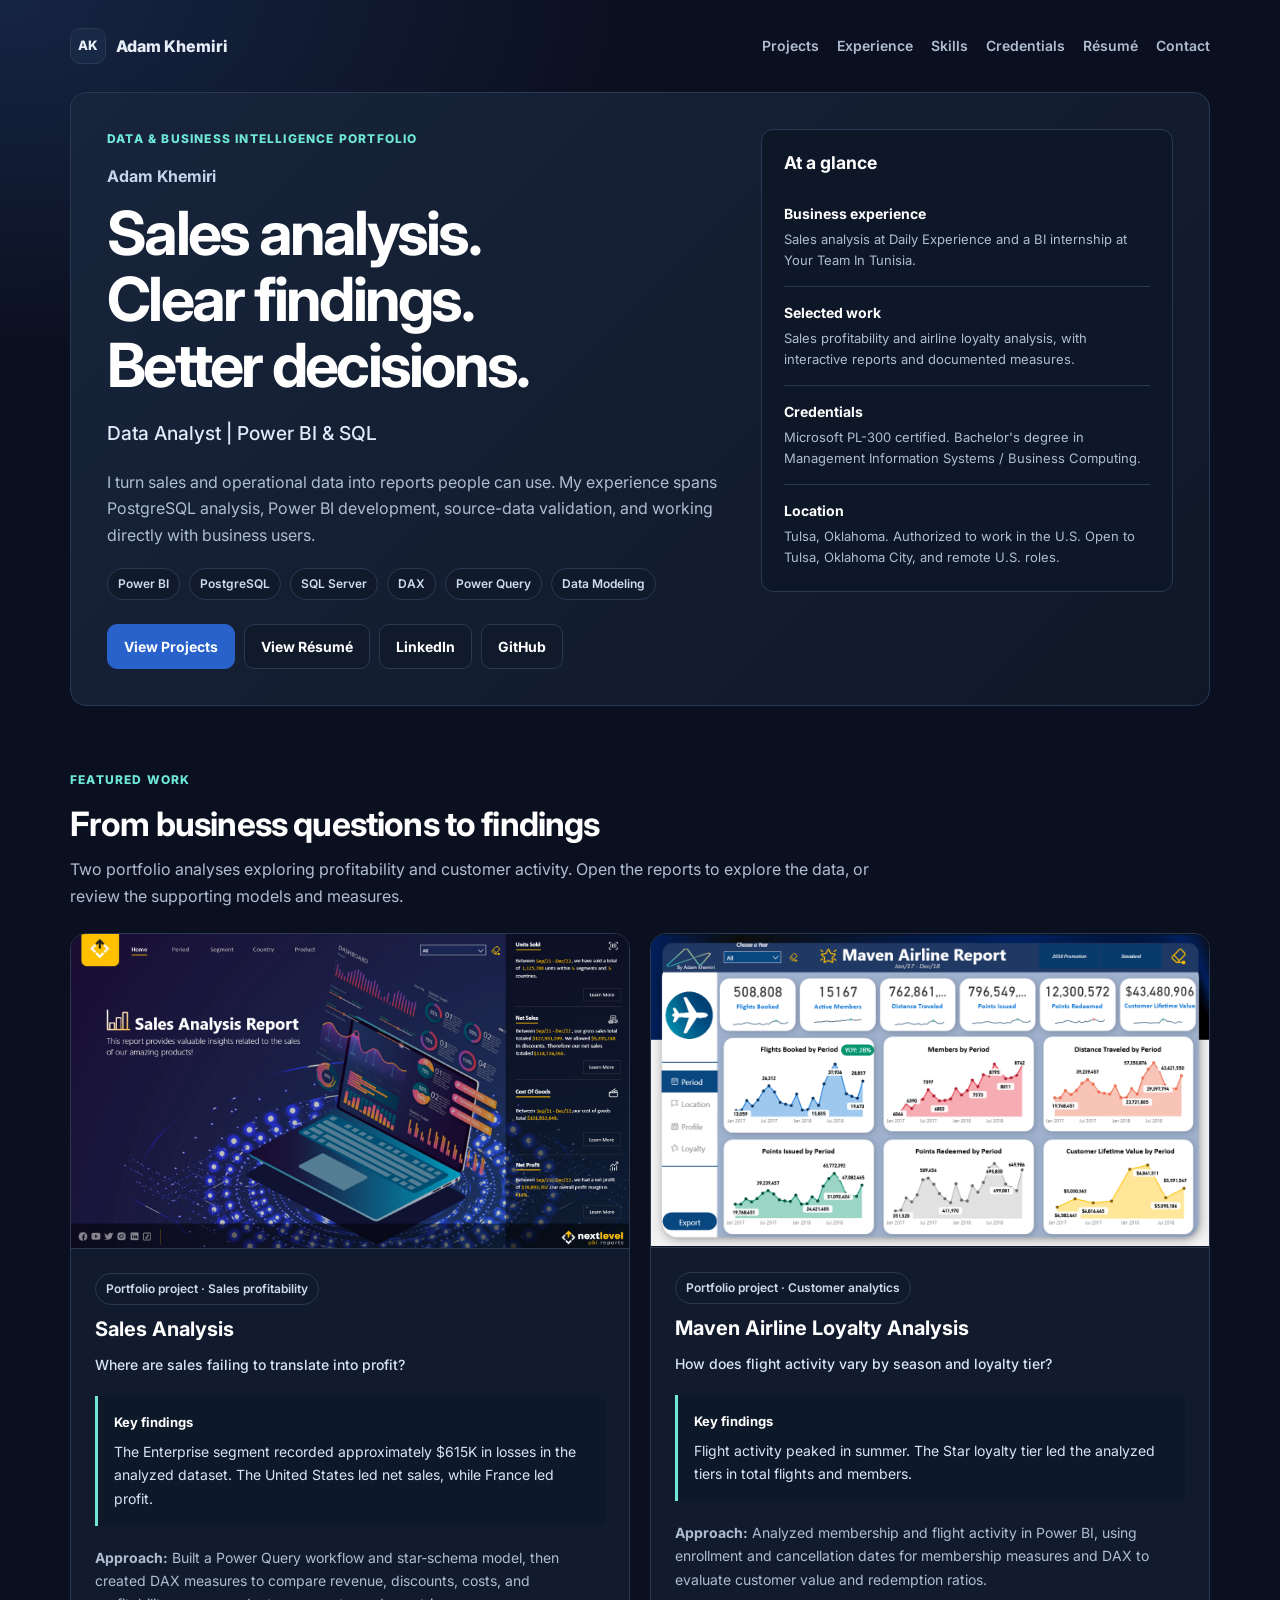
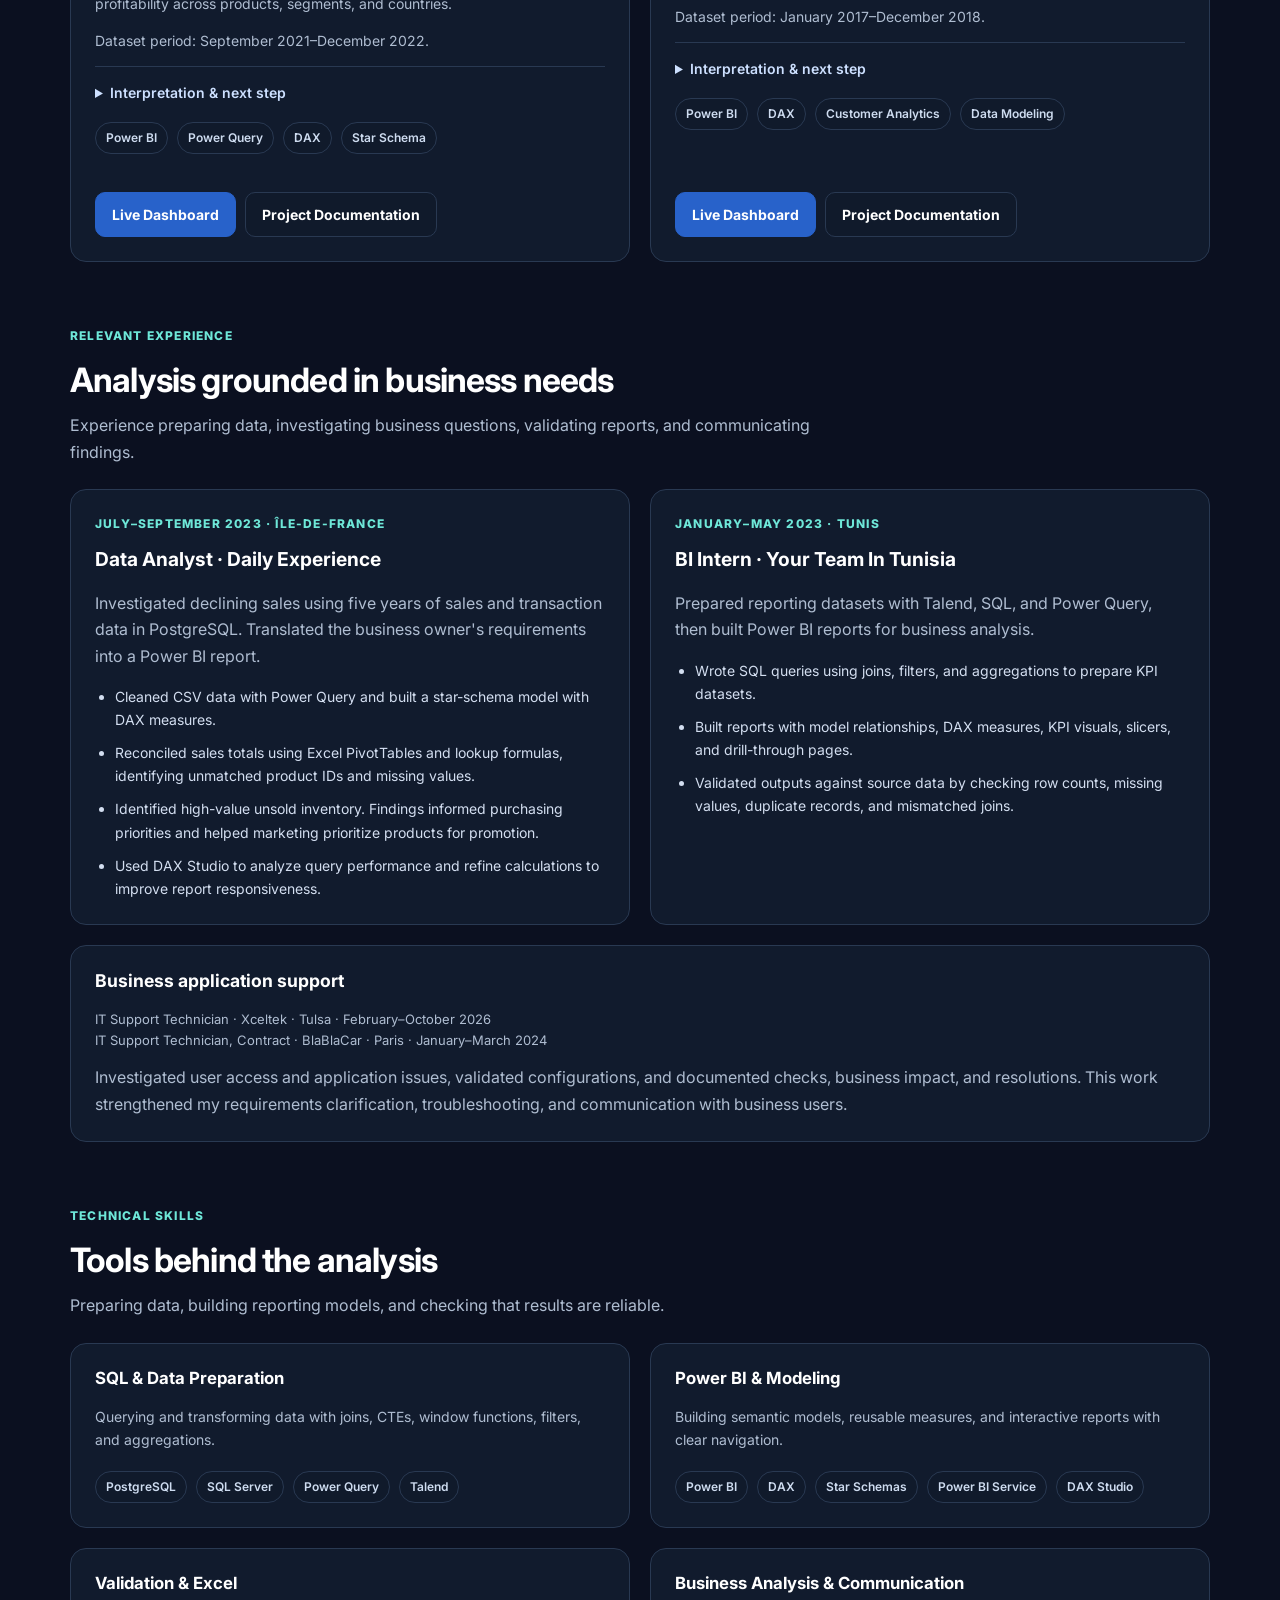
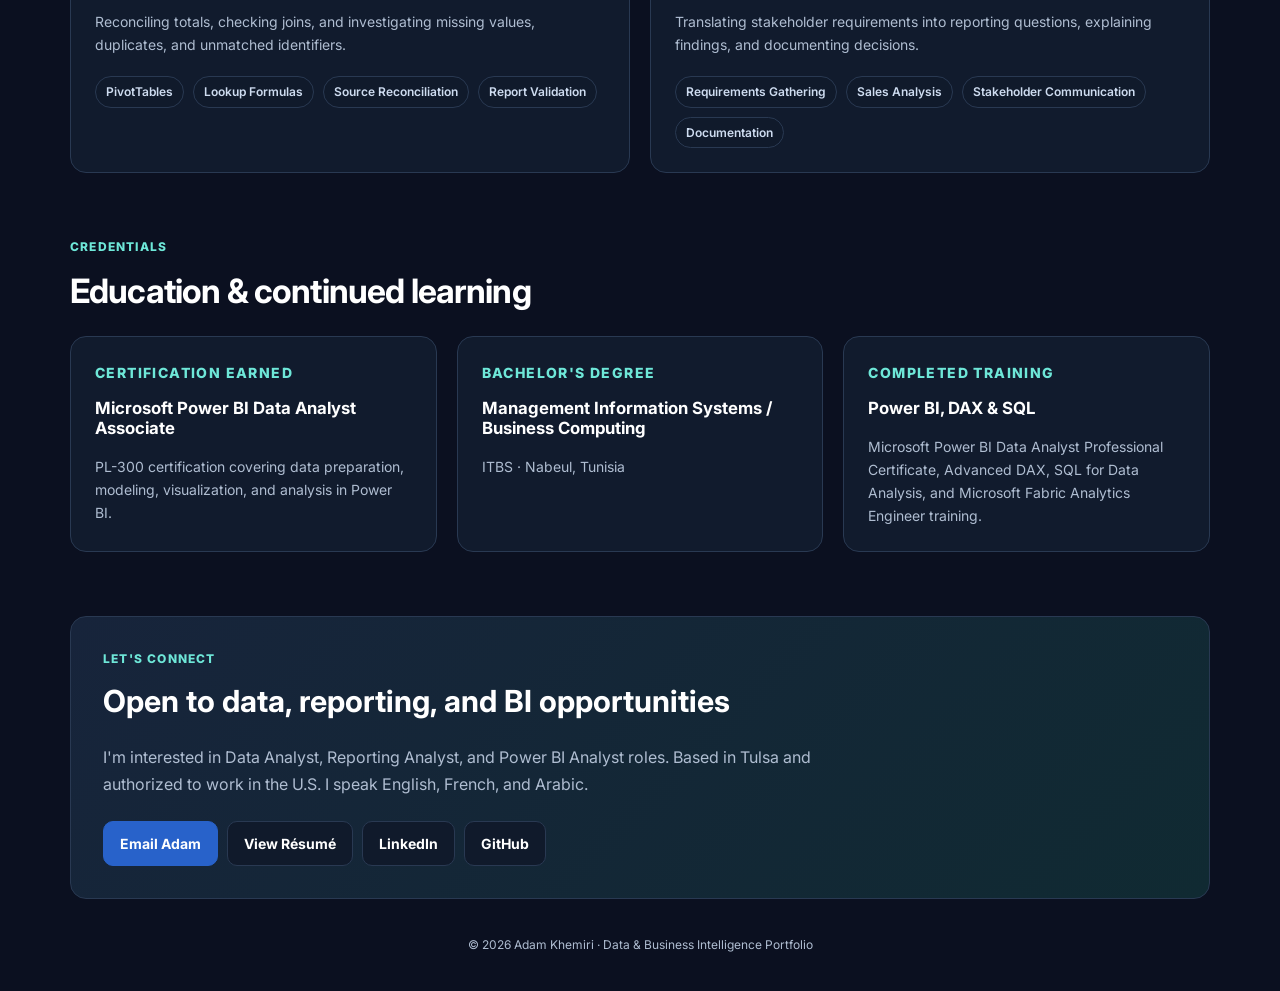
==== commit 16cab781: "Update portfolio with analyst experience and project findings" ====
--- a/index.html
+++ b/index.html
@@ -1,682 +1,392 @@
 <!DOCTYPE html>
 <html lang="en">
 <head>
-  <meta charset="UTF-8" />
-  <meta name="viewport" content="width=device-width, initial-scale=1" />
-
-  <title>Adam Khemiri • Data & Business Intelligence Portfolio</title>
-  <meta
-    name="description"
-    content="Adam Khemiri — Data and Business Intelligence portfolio featuring Power BI dashboards, SQL analysis, DAX, data modeling, KPI reporting, and business-systems experience."
-  />
-  <meta name="author" content="Adam Khemiri" />
-
-  <meta property="og:title" content="Adam Khemiri • Data & Business Intelligence Portfolio" />
-  <meta
-    property="og:description"
-    content="Power BI, SQL, DAX, data modeling, and reporting portfolio with live dashboards, SQL evidence, credentials, and recruiter-ready project summaries."
-  />
-  <meta property="og:type" content="website" />
-  <meta property="og:url" content="https://adamkhemiri.github.io/" />
-  <meta property="og:image" content="https://adamkhemiri.github.io/img/Sales-analysis.png" />
-
-  <link rel="preconnect" href="https://fonts.googleapis.com" />
-  <link rel="preconnect" href="https://fonts.gstatic.com" crossorigin />
-  <link
-    href="https://fonts.googleapis.com/css2?family=Inter:wght@400;500;600;700;800&display=swap"
-    rel="stylesheet"
-  />
+  <meta charset="UTF-8">
+  <meta name="viewport" content="width=device-width, initial-scale=1">
+
+  <title>Adam Khemiri | Data Analyst & Power BI Portfolio</title>
+  <meta name="description" content="Adam Khemiri's data analyst portfolio: Power BI, SQL, sales analysis, loyalty analytics, and business reporting.">
+  <meta name="author" content="Adam Khemiri">
+
+  <meta property="og:title" content="Adam Khemiri | Data Analyst & Power BI Portfolio">
+  <meta property="og:description" content="Explore my sales and loyalty analyses, professional experience, and interactive Power BI reports.">
+  <meta property="og:type" content="website">
+  <meta property="og:url" content="https://adamkhemiri.github.io/">
+  <meta property="og:image" content="https://adamkhemiri.github.io/img/Sales-analysis.png">
+
+  <link rel="preconnect" href="https://fonts.googleapis.com">
+  <link rel="preconnect" href="https://fonts.gstatic.com" crossorigin>
+  <link href="https://fonts.googleapis.com/css2?family=Inter:wght@400;500;600;700;800&display=swap" rel="stylesheet">
 
   <style>
-    :root{
-      --bg:#0B1020;
-      --surface:#101827;
-      --surface-2:#121D32;
-      --surface-3:#0F172A;
-      --text:#E8EEF8;
-      --text-strong:#FFFFFF;
-      --muted:#A5B4C8;
-      --muted-2:#7F8EA5;
-      --primary:#4F8CFF;
-      --primary-dark:#3B72DD;
-      --accent:#14B8A6;
-      --warning:#FCD38D;
-      --stroke:#24334E;
-      --stroke-soft:#1B2840;
-      --ring:rgba(79,140,255,.35);
-      --shadow:0 18px 40px rgba(2,8,23,.28);
-      --radius:16px;
-      --radius-sm:12px;
-      --maxw:1140px;
-    }
-
-    *{box-sizing:border-box}
-
-    html{scroll-behavior:smooth}
-
-    body{
-      margin:0;
-      color:var(--text);
+    :root {
+      color-scheme: dark;
+      --bg: #0b1020;
+      --surface: #111b2d;
+      --text: #e8eef8;
+      --muted: #afbdd1;
+      --border: #293952;
+      --blue: #2862ca;
+      --accent: #6ee7d8;
+      --radius: 16px;
+    }
+
+    * { box-sizing: border-box; }
+    html { scroll-behavior: smooth; }
+    body {
+      margin: 0;
       background:
-        radial-gradient(900px 520px at 8% -10%, rgba(79,140,255,.16), transparent 56%),
-        radial-gradient(760px 460px at 95% 0%, rgba(20,184,166,.10), transparent 50%),
-        linear-gradient(180deg, #0B1020 0%, #0A0F1D 100%);
-      font-family:Inter, ui-sans-serif, system-ui, -apple-system, BlinkMacSystemFont, "Segoe UI", Roboto, Arial, sans-serif;
-      line-height:1.6;
-    }
-
-    img{max-width:100%;display:block}
-    a{color:inherit;text-decoration:none}
-    button{font:inherit}
-
-    .skip-link{
-      position:absolute;
-      left:16px;
-      top:-60px;
-      z-index:999;
-      padding:10px 14px;
-      border-radius:999px;
-      background:#fff;
-      color:#111827;
-      font-weight:700;
-      transition:top .2s ease;
-    }
-
-    .skip-link:focus{top:16px}
-
-    .wrap{
-      width:min(100% - 40px, var(--maxw));
-      margin:0 auto;
-      padding:24px 0 72px;
-    }
-
-    .topnav{
-      display:flex;
-      align-items:center;
-      justify-content:space-between;
-      gap:18px;
-      padding:6px 2px 18px;
-    }
-
-    .brand{
-      display:flex;
-      align-items:center;
-      gap:10px;
-      color:#DCE7F8;
-      font-size:14px;
-      font-weight:800;
-      letter-spacing:.01em;
-      white-space:nowrap;
-    }
-
-    .brand-mark{
-      display:grid;
-      place-items:center;
-      width:34px;
-      height:34px;
-      border:1px solid var(--stroke);
-      border-radius:10px;
-      background:rgba(79,140,255,.12);
-      color:#fff;
-      font-size:13px;
-      letter-spacing:.03em;
-    }
-
-    .nav-links{
-      display:flex;
-      align-items:center;
-      justify-content:flex-end;
-      flex-wrap:wrap;
-      gap:16px;
-    }
-
-    .nav-links a{
-      color:var(--muted);
-      font-size:14px;
-      font-weight:650;
-      transition:color .16s ease;
-    }
-
-    .nav-links a:hover,
-    .nav-links a:focus-visible{color:var(--text-strong)}
-
-    .card{
-      border:1px solid var(--stroke);
-      border-radius:var(--radius);
-      background:rgba(16,24,39,.92);
-      box-shadow:var(--shadow);
-    }
-
-    .hero{
-      display:grid;
-      gap:26px;
-      padding:32px;
-      background:
-        linear-gradient(180deg, rgba(79,140,255,.08), rgba(79,140,255,0) 50%),
-        rgba(16,24,39,.96);
-    }
-
-    @media (min-width: 960px){
-      .hero{
-        grid-template-columns:minmax(0,1.46fr) minmax(310px,.88fr);
-        align-items:start;
+        radial-gradient(900px 500px at 0 0, #162544 0, transparent 70%),
+        var(--bg);
+      color: var(--text);
+      font-family: Inter, system-ui, -apple-system, "Segoe UI", sans-serif;
+      line-height: 1.65;
+    }
+
+    a { color: inherit; }
+    img { display: block; max-width: 100%; }
+    h1, h2, h3, p { margin-top: 0; }
+    h1, h2, h3 { color: #fff; line-height: 1.2; }
+    p { color: var(--muted); }
+    section { margin-top: 64px; scroll-margin-top: 24px; }
+
+    a:focus-visible, summary:focus-visible {
+      outline: 3px solid var(--accent);
+      outline-offset: 5px;
+    }
+
+    .wrap {
+      width: min(1140px, calc(100% - 40px));
+      margin: auto;
+    }
+
+    .skip-link {
+      position: absolute;
+      top: -100px;
+      left: 16px;
+      padding: 12px 18px;
+      background: #fff;
+      color: #111;
+      z-index: 10;
+    }
+    .skip-link:focus { top: 12px; }
+
+    nav {
+      display: flex;
+      align-items: center;
+      justify-content: space-between;
+      gap: 24px;
+      padding: 28px 0;
+    }
+    .brand {
+      display: flex;
+      align-items: center;
+      gap: 10px;
+      font-weight: 800;
+      text-decoration: none;
+    }
+    .brand-mark {
+      display: grid;
+      place-items: center;
+      width: 36px;
+      height: 36px;
+      border: 1px solid var(--border);
+      border-radius: 10px;
+      background: #182945;
+      font-size: 13px;
+    }
+    .nav-links {
+      display: flex;
+      flex-wrap: wrap;
+      gap: 18px;
+    }
+    .nav-links a {
+      color: var(--muted);
+      text-decoration: none;
+      font-size: 14px;
+      font-weight: 600;
+    }
+    .nav-links a:hover { color: #fff; }
+
+    .card {
+      border: 1px solid var(--border);
+      border-radius: var(--radius);
+      background: var(--surface);
+    }
+    .hero {
+      display: grid;
+      grid-template-columns: minmax(0, 1.5fr) minmax(280px, 1fr);
+      align-items: start;
+      gap: 36px;
+      padding: 36px;
+      background: linear-gradient(135deg, #17243b, #101827);
+    }
+    .eyebrow {
+      margin-bottom: 14px;
+      color: var(--accent);
+      font-size: 12px;
+      font-weight: 800;
+      letter-spacing: .1em;
+      text-transform: uppercase;
+    }
+    .name {
+      margin-bottom: 12px;
+      color: #c4d4ed;
+      font-weight: 700;
+    }
+    h1 {
+      margin-bottom: 20px;
+      font-size: clamp(2.4rem, 5vw, 3.8rem);
+      letter-spacing: -.045em;
+      line-height: 1.08;
+    }
+    .role {
+      color: #e1ebfa;
+      font-size: 1.2rem;
+      font-weight: 500;
+    }
+    .hero-copy { max-width: 640px; }
+
+    .tags, .actions {
+      display: flex;
+      flex-wrap: wrap;
+      gap: 9px;
+    }
+    .tags {
+      margin: 20px 0;
+      padding: 0;
+      list-style: none;
+    }
+    .tag {
+      display: inline-block;
+      padding: 5px 10px;
+      border: 1px solid var(--border);
+      border-radius: 999px;
+      color: #cedcf0;
+      background: #101a2b;
+      font-size: 12px;
+      font-weight: 600;
+    }
+    .actions { margin-top: 24px; }
+    .button {
+      display: inline-flex;
+      align-items: center;
+      justify-content: center;
+      min-height: 44px;
+      padding: 10px 16px;
+      border: 1px solid var(--border);
+      border-radius: 10px;
+      background: #101a2b;
+      color: #fff;
+      font-size: 14px;
+      font-weight: 700;
+      text-decoration: none;
+    }
+    .button:hover { background: #203553; }
+    .button.primary {
+      border-color: var(--blue);
+      background: var(--blue);
+    }
+    .button.primary:hover { background: #1e50aa; }
+
+    .snapshot {
+      padding: 22px;
+      border: 1px solid var(--border);
+      border-radius: 12px;
+      background: #0e1728;
+    }
+    .snapshot h2 { font-size: 1.1rem; }
+    .snapshot dl { margin: 0; }
+    .snapshot dl > div {
+      padding: 14px 0;
+      border-bottom: 1px solid var(--border);
+    }
+    .snapshot dl > div:last-child {
+      padding-bottom: 0;
+      border-bottom: 0;
+    }
+    .snapshot dt {
+      margin-bottom: 4px;
+      color: #fff;
+      font-size: 14px;
+      font-weight: 700;
+    }
+    .snapshot dd {
+      margin: 0;
+      color: var(--muted);
+      font-size: 13px;
+    }
+
+    .section-heading { margin-bottom: 24px; }
+    .section-heading h2 {
+      margin-bottom: 12px;
+      font-size: clamp(1.6rem, 3vw, 2.1rem);
+      letter-spacing: -.025em;
+    }
+    .section-heading p:last-child {
+      max-width: 800px;
+      margin-bottom: 0;
+    }
+
+    .grid {
+      display: grid;
+      grid-template-columns: repeat(2, minmax(0, 1fr));
+      gap: 20px;
+    }
+    .project {
+      display: flex;
+      flex-direction: column;
+      overflow: hidden;
+    }
+    .project-image {
+      aspect-ratio: 16 / 9;
+      border-bottom: 1px solid var(--border);
+      background: #080f1c;
+    }
+    .project-image img {
+      width: 100%;
+      height: 100%;
+      object-fit: contain;
+    }
+    .project-body {
+      display: flex;
+      flex: 1;
+      flex-direction: column;
+      align-items: flex-start;
+      padding: 24px;
+    }
+    .project h3 {
+      margin: 12px 0;
+      font-size: 1.25rem;
+    }
+    .question {
+      margin-bottom: 20px;
+      color: #d9e5f5;
+      font-weight: 500;
+    }
+    .finding {
+      width: 100%;
+      margin-bottom: 20px;
+      padding: 16px;
+      border-left: 3px solid var(--accent);
+      border-radius: 0 8px 8px 0;
+      background: #0d1928;
+    }
+    .finding strong {
+      display: block;
+      margin-bottom: 7px;
+      color: #fff;
+      font-size: 13px;
+    }
+    .finding p {
+      margin: 0;
+      color: #d7e5f5;
+      font-size: 14px;
+    }
+    .project-body > p { font-size: 14px; }
+    .project-body .actions {
+      margin-top: auto;
+      padding-top: 20px;
+    }
+    .project-body .tags { margin: 18px 0; }
+    .small {
+      color: var(--muted);
+      font-size: 13px;
+    }
+
+    details {
+      width: 100%;
+      padding-top: 14px;
+      border-top: 1px solid var(--border);
+    }
+    summary {
+      cursor: pointer;
+      color: #cde0ff;
+      font-size: 14px;
+      font-weight: 600;
+    }
+    details p {
+      margin: 12px 0 0;
+      font-size: 14px;
+    }
+
+    .experience-card, .skill-card, .credential {
+      padding: 24px;
+    }
+    .experience-card h3 { font-size: 1.2rem; }
+    .experience-card ul {
+      margin: 0;
+      padding-left: 20px;
+      color: #d3def0;
+      font-size: 14px;
+    }
+    .experience-card li + li { margin-top: 10px; }
+    .support {
+      margin-top: 20px;
+      padding: 24px;
+    }
+    .support h3 { font-size: 1.1rem; }
+    .support p:last-child { margin-bottom: 0; }
+
+    .skill-card h3, .credential h3 {
+      font-size: 1.05rem;
+    }
+    .skill-card p, .credential p { font-size: 14px; }
+    .skill-card .tags { margin-bottom: 0; }
+
+    .credentials-grid {
+      display: grid;
+      grid-template-columns: repeat(3, minmax(0, 1fr));
+      gap: 20px;
+    }
+    .credential p:last-child { margin-bottom: 0; }
+
+    .contact {
+      padding: 32px;
+      background: linear-gradient(135deg, #17243b, #102a32);
+    }
+    .contact h2 { font-size: 1.9rem; }
+    .contact p { max-width: 760px; }
+    footer {
+      padding: 36px 0;
+      color: var(--muted);
+      font-size: 12px;
+      text-align: center;
+    }
+
+    @media (max-width: 950px) {
+      .hero { grid-template-columns: 1fr; }
+      .snapshot dl {
+        display: grid;
+        grid-template-columns: repeat(2, minmax(0, 1fr));
+        gap: 18px;
       }
-    }
-
-    .eyebrow{
-      display:inline-flex;
-      align-items:center;
-      gap:9px;
-      margin:0 0 14px;
-      color:#C4D2E7;
-      font-size:12px;
-      font-weight:800;
-      letter-spacing:.08em;
-      text-transform:uppercase;
-    }
-
-    .eyebrow::before{
-      content:"";
-      width:9px;
-      height:9px;
-      border-radius:999px;
-      background:var(--accent);
-      box-shadow:0 0 0 6px rgba(20,184,166,.12);
-    }
-
-    h1,
-    h2,
-    h3,
-    p{margin-top:0}
-
-    .profile-name{
-      margin:0 0 8px;
-      color:#BFD0E8;
-      font-size:1rem;
-      font-weight:800;
-      letter-spacing:.01em;
-    }
-
-    .hero h1{
-      max-width:820px;
-      margin-bottom:16px;
-      color:var(--text-strong);
-      font-size:clamp(2.35rem, 5.2vw, 4.5rem);
-      line-height:.98;
-      letter-spacing:-.055em;
-    }
-
-    .hero-subtitle{
-      max-width:780px;
-      margin-bottom:0;
-      color:#D9E5F5;
-      font-size:clamp(1.02rem, 2vw, 1.22rem);
-      line-height:1.65;
-    }
-
-    .hero-copy{
-      max-width:780px;
-      margin:14px 0 0;
-      color:var(--muted);
-      font-size:1rem;
-    }
-
-    .action-row,
-    .contact-actions,
-    .project-actions{
-      display:flex;
-      flex-wrap:wrap;
-      gap:11px;
-    }
-
-    .action-row{margin-top:24px}
-
-    .btn{
-      display:inline-flex;
-      align-items:center;
-      justify-content:center;
-      min-height:43px;
-      padding:0 15px;
-      border:1px solid transparent;
-      border-radius:11px;
-      cursor:pointer;
-      font-size:14px;
-      font-weight:750;
-      line-height:1;
-      transition:transform .16s ease, background-color .16s ease, border-color .16s ease, color .16s ease;
-    }
-
-    .btn:hover{transform:translateY(-1px)}
-
-    .btn:focus-visible,
-    .nav-links a:focus-visible{
-      outline:3px solid var(--ring);
-      outline-offset:3px;
-    }
-
-    .btn.primary{
-      background:var(--primary);
-      color:#fff;
-    }
-
-    .btn.primary:hover{background:var(--primary-dark)}
-
-    .btn.secondary{
-      border-color:var(--stroke);
-      background:rgba(15,23,42,.56);
-      color:#E6EEFB;
-    }
-
-    .btn.secondary:hover{
-      border-color:#36527E;
-      background:rgba(79,140,255,.10);
-    }
-
-    .btn.small{
-      min-height:36px;
-      padding:0 12px;
-      border-radius:10px;
-      font-size:13px;
-    }
-
-    .target-list{
-      display:flex;
-      flex-wrap:wrap;
-      gap:8px;
-      margin:18px 0 0;
-      padding:0;
-      list-style:none;
-    }
-
-    .target-list li,
-    .pill,
-    .status{
-      display:inline-flex;
-      align-items:center;
-      min-height:29px;
-      padding:5px 10px;
-      border:1px solid var(--stroke);
-      border-radius:999px;
-      background:rgba(15,23,42,.72);
-      color:#CAD7EA;
-      font-size:12px;
-      font-weight:650;
-      line-height:1.2;
-    }
-
-    .snapshot{
-      display:grid;
-      gap:14px;
-      padding:20px;
-      border:1px solid var(--stroke);
-      border-radius:var(--radius-sm);
-      background:rgba(15,23,42,.74);
-    }
-
-    .snapshot h2{
-      margin-bottom:2px;
-      color:#F4F7FB;
-      font-size:1.05rem;
-      line-height:1.2;
-    }
-
-    .snapshot-grid{
-      display:grid;
-      gap:10px;
-    }
-
-    .snapshot-item{
-      padding:13px;
-      border:1px solid var(--stroke-soft);
-      border-radius:12px;
-      background:rgba(16,24,39,.78);
-    }
-
-    .snapshot-item strong{
-      display:block;
-      margin-bottom:3px;
-      color:#F4F7FB;
-      font-size:14px;
-      line-height:1.35;
-    }
-
-    .snapshot-item span{
-      display:block;
-      color:var(--muted);
-      font-size:13px;
-      line-height:1.5;
-    }
-
-    main section{margin-top:58px}
-
-    .section-header{
-      display:flex;
-      flex-wrap:wrap;
-      align-items:end;
-      justify-content:space-between;
-      gap:16px;
-      margin-bottom:19px;
-    }
-
-    .section-title{
-      margin-bottom:8px;
-      color:#F4F7FB;
-      font-size:clamp(1.45rem, 2.4vw, 2rem);
-      line-height:1.15;
-      letter-spacing:-.025em;
-    }
-
-    .section-copy{
-      max-width:790px;
-      margin-bottom:0;
-      color:var(--muted);
-      font-size:.98rem;
-    }
-
-    .projects-grid{
-      display:grid;
-      grid-template-columns:1fr;
-      gap:18px;
-    }
-
-    @media (min-width: 830px){
-      .projects-grid{grid-template-columns:repeat(2, minmax(0,1fr))}
-    }
-
-    .project-card{
-      display:flex;
-      flex-direction:column;
-      min-height:100%;
-      overflow:hidden;
-    }
-
-    .project-card.featured{
-      grid-column:1 / -1;
-    }
-
-    .project-media{
-      aspect-ratio:16 / 9;
-      overflow:hidden;
-      border-bottom:1px solid var(--stroke);
-      background:#0A1222;
-    }
-
-    .project-media img{
-      width:100%;
-      height:100%;
-      object-fit:cover;
-    }
-
-    .project-body{
-      display:flex;
-      flex:1;
-      flex-direction:column;
-      gap:13px;
-      padding:20px;
-    }
-
-    .project-kicker{
-      display:flex;
-      flex-wrap:wrap;
-      gap:8px;
-      align-items:center;
-      margin-bottom:-2px;
-    }
-
-    .status.featured{
-      border-color:rgba(79,140,255,.38);
-      background:rgba(79,140,255,.12);
-      color:#CFE0FF;
-    }
-
-    .status.sql{
-      border-color:rgba(20,184,166,.35);
-      background:rgba(20,184,166,.10);
-      color:#A7F3D0;
-    }
-
-    .project-card h3{
-      margin-bottom:0;
-      color:#F4F7FB;
-      font-size:1.16rem;
-      line-height:1.25;
-      letter-spacing:-.018em;
-    }
-
-    .project-card p{
-      margin-bottom:0;
-      color:var(--muted);
-      font-size:.96rem;
-    }
-
-    .project-points{
-      display:grid;
-      gap:7px;
-      margin:0;
-      padding:0;
-      list-style:none;
-    }
-
-    .project-points li{
-      position:relative;
-      padding-left:17px;
-      color:#D6E2F3;
-      font-size:13.5px;
-      line-height:1.5;
-    }
-
-    .project-points li::before{
-      content:"";
-      position:absolute;
-      left:0;
-      top:.62em;
-      width:6px;
-      height:6px;
-      border-radius:999px;
-      background:var(--primary);
-    }
-
-    .pillbar{
-      display:flex;
-      flex-wrap:wrap;
-      gap:8px;
-    }
-
-    .project-actions{margin-top:auto;padding-top:4px}
-
-    .sql-feature{
-      grid-column:1 / -1;
-    }
-
-    .sql-visual{
-      display:grid;
-      gap:18px;
-      padding:24px;
-      background:
-        radial-gradient(540px 260px at 8% 10%, rgba(79,140,255,.18), transparent 58%),
-        linear-gradient(135deg, rgba(79,140,255,.10), rgba(20,184,166,.06)),
-        #0A1222;
-    }
-
-    @media (min-width: 900px){
-      .sql-visual{grid-template-columns:minmax(0,.88fr) minmax(0,1.12fr);align-items:center}
-    }
-
-    .sql-visual strong{
-      display:block;
-      margin-bottom:8px;
-      color:#F4F7FB;
-      font-size:clamp(1.35rem, 2.3vw, 2rem);
-      line-height:1.15;
-      letter-spacing:-.025em;
-    }
-
-    .sql-visual span{
-      display:block;
-      max-width:520px;
-      color:var(--muted);
-      font-size:.94rem;
-      line-height:1.6;
-    }
-
-    .sql-code{
-      margin:0;
-      padding:18px;
-      max-width:100%;
-      overflow-x:auto;
-      border:1px solid var(--stroke);
-      border-radius:13px;
-      background:rgba(5,10,20,.86);
-      color:#DDE8F8;
-      font-family:"SFMono-Regular", Consolas, "Liberation Mono", monospace;
-      font-size:12.5px;
-      line-height:1.65;
-      white-space:pre;
-      box-shadow:inset 0 1px 0 rgba(255,255,255,.03);
-      -webkit-overflow-scrolling:touch;
-    }
-
-    .sql-keyword{color:#8AB4FF}
-    .sql-function{color:#6EE7D8}
-    .sql-string{color:#FCD38D}
-    .sql-comment{color:#7F8EA5}
-
-    .foundation-grid,
-    .cert-grid{
-      display:grid;
-      grid-template-columns:1fr;
-      gap:16px;
-    }
-
-    @media (min-width: 760px){
-      .foundation-grid{grid-template-columns:repeat(2, minmax(0,1fr))}
-      .cert-grid{grid-template-columns:repeat(4, minmax(0,1fr))}
-    }
-
-    .mini-card{
-      padding:19px;
-      border:1px solid var(--stroke);
-      border-radius:var(--radius-sm);
-      background:rgba(16,24,39,.82);
-    }
-
-    .mini-card h3{
-      margin-bottom:8px;
-      color:#F4F7FB;
-      font-size:1rem;
-      line-height:1.25;
-    }
-
-    .mini-card p{
-      margin-bottom:13px;
-      color:var(--muted);
-      font-size:.94rem;
-    }
-
-    .mini-list{
-      display:grid;
-      gap:7px;
-      margin:0;
-      padding:0;
-      list-style:none;
-    }
-
-    .mini-list li{
-      color:#D6E2F3;
-      font-size:13.5px;
-    }
-
-    .background-card,
-    .contact-card{
-      padding:24px;
-    }
-
-    .background-layout{
-      display:grid;
-      gap:18px;
-    }
-
-    @media (min-width: 900px){
-      .background-layout{
-        grid-template-columns:minmax(0,1.25fr) minmax(290px,.72fr);
-        align-items:start;
+      .snapshot dl > div {
+        border: 0;
+        padding: 0;
       }
-    }
-
-    .side-panel{
-      padding:18px;
-      border:1px solid var(--stroke-soft);
-      border-radius:var(--radius-sm);
-      background:rgba(15,23,42,.62);
-    }
-
-    .side-panel h3{
-      margin-bottom:8px;
-      color:#F4F7FB;
-      font-size:1rem;
-    }
-
-    .side-panel p{
-      margin-bottom:13px;
-      color:var(--muted);
-      font-size:.94rem;
-    }
-
-    .contact-card{
-      display:grid;
-      gap:16px;
-      background:
-        linear-gradient(135deg, rgba(79,140,255,.09), rgba(20,184,166,.06)),
-        rgba(16,24,39,.96);
-    }
-
-    .contact-card p{
-      max-width:850px;
-      margin-bottom:0;
-      color:var(--muted);
-    }
-
-    .secondary-note{
-      margin:2px 0 0;
-      color:var(--muted-2);
-      font-size:13px;
-    }
-
-    .secondary-note a{
-      color:#DDE7F7;
-      text-decoration:underline;
-      text-underline-offset:3px;
-    }
-
-    footer{
-      margin-top:42px;
-      color:var(--muted-2);
-      text-align:center;
-      font-size:13px;
-    }
-
-    @media (max-width: 700px){
-      .wrap{width:min(100% - 28px, var(--maxw));padding-top:18px}
-      .topnav{align-items:flex-start;flex-direction:column}
-      .nav-links{justify-content:flex-start;gap:12px}
-      .hero{padding:24px}
-      .hero h1{letter-spacing:-.04em}
-      .snapshot{padding:16px}
-      .section-header{align-items:flex-start}
-      .btn{width:100%}
-      .project-actions .btn,
-      .contact-actions .btn{width:auto}
-      .sql-code{font-size:11.5px}
-    }
-
-    @media (prefers-reduced-motion: reduce){
-      html{scroll-behavior:auto}
-      *, *::before, *::after{
-        scroll-behavior:auto !important;
-        transition-duration:.01ms !important;
-        animation-duration:.01ms !important;
-        animation-iteration-count:1 !important;
+      .credentials-grid { grid-template-columns: 1fr; }
+    }
+
+    @media (max-width: 700px) {
+      .wrap { width: calc(100% - 28px); }
+      nav {
+        align-items: flex-start;
+        flex-direction: column;
+        gap: 18px;
       }
+      .nav-links { gap: 12px 18px; }
+      .hero { padding: 24px; gap: 28px; }
+      .grid { grid-template-columns: 1fr; }
+      .snapshot dl { grid-template-columns: 1fr; }
+      .project-body, .experience-card, .skill-card,
+      .credential, .support, .contact { padding: 22px; }
+      section { margin-top: 44px; }
+      .hero .actions .button { flex: 1 1 160px; }
+    }
+
+    @media (prefers-reduced-motion: reduce) {
+      html { scroll-behavior: auto; }
     }
   </style>
 </head>
@@ -685,422 +395,401 @@
   <a class="skip-link" href="#main">Skip to main content</a>
 
   <div class="wrap">
-    <nav class="topnav" aria-label="Primary navigation">
-      <a class="brand" href="#top" aria-label="Adam Khemiri portfolio home">
+    <nav aria-label="Primary navigation">
+      <a class="brand" href="#top">
         <span class="brand-mark" aria-hidden="true">AK</span>
         <span>Adam Khemiri</span>
       </a>
 
       <div class="nav-links">
         <a href="#projects">Projects</a>
+        <a href="#experience">Experience</a>
         <a href="#skills">Skills</a>
         <a href="#credentials">Credentials</a>
-        <a href="assets/Adam-Khemiri_Resume-Data-Analyst.pdf" target="_blank" rel="noopener noreferrer">Resume</a>
+        <a href="assets/Adam-Khemiri_Resume-Data-Analyst.pdf" target="_blank" rel="noopener noreferrer">Résumé</a>
         <a href="#contact">Contact</a>
       </div>
     </nav>
 
-    <header id="top" class="hero card" role="banner">
+    <header id="top" class="hero card">
       <div>
         <p class="eyebrow">Data &amp; Business Intelligence Portfolio</p>
-        <p class="profile-name">Adam Khemiri</p>
-
-        <h1>Turning business questions and data into clear, decision-ready reporting.</h1>
-
-        <p class="hero-subtitle">
-          Power BI, SQL, DAX, Power Query, data modeling, KPI reporting, and business-facing documentation.
+        <p class="name">Adam Khemiri</p>
+
+        <h1>Sales analysis.<br>Clear findings.<br>Better decisions.</h1>
+
+        <p class="role">Data Analyst | Power BI &amp; SQL</p>
+
+        <p class="hero-copy">
+          I turn sales and operational data into reports people can use.
+          My experience spans PostgreSQL analysis, Power BI development,
+          source-data validation, and working directly with business users.
         </p>
 
-        <p class="hero-copy">
-          PL-300 certified MIS graduate building reporting and analytics solutions with Power BI and SQL,
-          supported by hands-on experience working with business systems, technical users, and operational troubleshooting.
-        </p>
-
-        <ul class="target-list" aria-label="Core capabilities">
-          <li>Power BI</li>
-          <li>SQL / T-SQL</li>
-          <li>DAX</li>
-          <li>Power Query</li>
-          <li>Data Modeling</li>
-          <li>KPI Reporting</li>
-          <li>Business Requirements</li>
+        <ul class="tags" aria-label="Core skills">
+          <li class="tag">Power BI</li>
+          <li class="tag">PostgreSQL</li>
+          <li class="tag">SQL Server</li>
+          <li class="tag">DAX</li>
+          <li class="tag">Power Query</li>
+          <li class="tag">Data Modeling</li>
         </ul>
 
-        <div class="action-row" aria-label="Portfolio links">
-          <a class="btn primary" href="#projects">View Projects</a>
-          <a class="btn secondary" href="assets/Adam-Khemiri_Resume-Data-Analyst.pdf" target="_blank" rel="noopener noreferrer">Data Analyst Resume</a>
-          <a class="btn secondary" href="https://www.linkedin.com/in/adam-khemiri/" target="_blank" rel="noopener noreferrer">LinkedIn</a>
-          <a class="btn secondary" href="https://github.com/AdamKhemiri" target="_blank" rel="noopener noreferrer">GitHub</a>
+        <div class="actions">
+          <a class="button primary" href="#projects">View Projects</a>
+          <a class="button" href="assets/Adam-Khemiri_Resume-Data-Analyst.pdf" target="_blank" rel="noopener noreferrer">View Résumé</a>
+          <a class="button" href="https://www.linkedin.com/in/adam-khemiri/" target="_blank" rel="noopener noreferrer">LinkedIn</a>
+          <a class="button" href="https://github.com/AdamKhemiri" target="_blank" rel="noopener noreferrer">GitHub</a>
         </div>
       </div>
 
-      <aside class="snapshot" aria-label="Recruiter snapshot">
-        <h2>Recruiter Snapshot</h2>
-
-        <div class="snapshot-grid">
-          <div class="snapshot-item">
-            <strong>Current direction</strong>
-            <span>Data, reporting, and BI roles with Power BI, SQL, KPI reporting, and business-facing analysis.</span>
+      <aside class="snapshot" aria-labelledby="snapshot-title">
+        <h2 id="snapshot-title">At a glance</h2>
+        <dl>
+          <div>
+            <dt>Business experience</dt>
+            <dd>Sales analysis at Daily Experience and a BI internship at Your Team In Tunisia.</dd>
           </div>
-
-          <div class="snapshot-item">
-            <strong>Portfolio evidence</strong>
-            <span>Two live Power BI dashboards, documented GitHub repositories, and a 32-file SQL practice portfolio.</span>
+          <div>
+            <dt>Selected work</dt>
+            <dd>Sales profitability and airline loyalty analysis, with interactive reports and documented measures.</dd>
           </div>
-
-          <div class="snapshot-item">
-            <strong>Credentials</strong>
-            <span>Microsoft PL-300 certified, bachelor&apos;s in Management Information Systems, Advanced DAX, and SQL training.</span>
+          <div>
+            <dt>Credentials</dt>
+            <dd>Microsoft PL-300 certified. Bachelor's degree in Management Information Systems / Business Computing.</dd>
           </div>
-
-          <div class="snapshot-item">
-            <strong>Location</strong>
-            <span>Tulsa / Owasso, Oklahoma. Open to Tulsa, Oklahoma City, and strong remote U.S. opportunities.</span>
+          <div>
+            <dt>Location</dt>
+            <dd>Tulsa, Oklahoma. Authorized to work in the U.S. Open to Tulsa, Oklahoma City, and remote U.S. roles.</dd>
           </div>
-        </div>
+        </dl>
       </aside>
     </header>
 
     <main id="main">
       <section id="projects" aria-labelledby="projects-title">
-        <div class="section-header">
-          <div>
-            <p class="eyebrow">Featured Work</p>
-            <h2 id="projects-title" class="section-title">Reporting, BI &amp; SQL Projects</h2>
-            <p class="section-copy">
-              Selected work showing dashboard design, KPI reporting, DAX, data modeling, SQL-supported analysis,
-              clean documentation, and business-facing presentation.
-            </p>
-          </div>
-        </div>
-
-        <div class="projects-grid">
-          <article class="project-card card">
-            <div class="project-media">
-              <img src="img/Sales-analysis.png" alt="Sales Analysis Power BI dashboard preview" loading="lazy" decoding="async" />
+        <div class="section-heading">
+          <p class="eyebrow">Featured work</p>
+          <h2 id="projects-title">From business questions to findings</h2>
+          <p>
+            Two portfolio analyses exploring profitability and customer activity.
+            Open the reports to explore the data, or review the supporting models and measures.
+          </p>
+        </div>
+
+        <div class="grid">
+          <article class="project card">
+            <div class="project-image">
+              <img src="img/Sales-analysis.png"
+                   alt="Sales Analysis Power BI report preview"
+                   loading="lazy"
+                   decoding="async">
             </div>
 
             <div class="project-body">
-              <div class="project-kicker">
-                <span class="status featured">Power BI Case Study</span>
-                <span class="status">Sales Reporting</span>
+              <span class="tag">Portfolio project · Sales profitability</span>
+              <h3>Sales Analysis</h3>
+              <p class="question">Where are sales failing to translate into profit?</p>
+
+              <div class="finding">
+                <strong>Key findings</strong>
+                <p>
+                  The Enterprise segment recorded approximately $615K in losses
+                  in the analyzed dataset. The United States led net sales,
+                  while France led profit.
+                </p>
               </div>
 
-              <h3>Sales Analysis — Power BI Dashboard</h3>
-
               <p>
-                Business-facing sales reporting project focused on executive KPI visibility, trend analysis,
-                and interactive exploration by product, customer, and time period.
+                <strong>Approach:</strong> Built a Power Query workflow and
+                star-schema model, then created DAX measures to compare revenue,
+                discounts, costs, and profitability across products, segments,
+                and countries.
               </p>
 
-              <ul class="project-points">
-                <li>Designed a reporting model around sales performance, customer behavior, and time-based analysis.</li>
-                <li>Used DAX measures, guided navigation, drill-through, and tooltips to support self-service exploration.</li>
-                <li>Documented the dashboard as a BI case study with a live report and supporting GitHub repository.</li>
+              <p class="small">
+                Dataset period: September 2021–December 2022.
+              </p>
+
+              <details>
+                <summary>Interpretation &amp; next step</summary>
+                <p>
+                  Sales volume and profitability tell different stories.
+                  My recommended next step is to investigate Enterprise product
+                  margins and discount levels before changing pricing.
+                  The segment total identifies where to investigate; it does
+                  not establish the cause of the loss.
+                </p>
+              </details>
+
+              <ul class="tags" aria-label="Sales project tools">
+                <li class="tag">Power BI</li>
+                <li class="tag">Power Query</li>
+                <li class="tag">DAX</li>
+                <li class="tag">Star Schema</li>
               </ul>
 
-              <div class="pillbar" aria-label="Skills used in Sales Analysis project">
-                <span class="pill">Power BI</span>
-                <span class="pill">DAX</span>
-                <span class="pill">Data modeling</span>
-                <span class="pill">KPI reporting</span>
-                <span class="pill">Dashboard design</span>
-              </div>
-
-              <div class="project-actions">
-                <a class="btn primary" href="https://app.powerbi.com/view?r=eyJrIjoiY2YyNjkxMWYtMmEzNS00MTUzLWFhZDctNTQ2MmM4MTI1MzE0IiwidCI6ImIyZDQ1OTA3LTUwOWItNDQ5Ni05YmQzLTVhNjBjN2YwZjM4MCIsImMiOjN9" target="_blank" rel="noopener noreferrer">Live Dashboard</a>
-                <a class="btn secondary" href="https://github.com/AdamKhemiri/Sales-Analysis-pbi" target="_blank" rel="noopener noreferrer">GitHub Repo</a>
+              <div class="actions">
+                <a class="button primary"
+                   href="https://app.powerbi.com/view?r=eyJrIjoiY2YyNjkxMWYtMmEzNS00MTUzLWFhZDctNTQ2MmM4MTI1MzE0IiwidCI6ImIyZDQ1OTA3LTUwOWItNDQ5Ni05YmQzLTVhNjBjN2YwZjM4MCIsImMiOjN9"
+                   target="_blank" rel="noopener noreferrer">Live Dashboard</a>
+                <a class="button"
+                   href="https://github.com/AdamKhemiri/Sales-Analysis-pbi"
+                   target="_blank" rel="noopener noreferrer">Project Documentation</a>
               </div>
             </div>
           </article>
 
-          <article class="project-card card">
-            <div class="project-media">
-              <img src="img/maven-airline.png" alt="Maven Airline loyalty program Power BI dashboard preview" loading="lazy" decoding="async" />
+          <article class="project card">
+            <div class="project-image">
+              <img src="img/maven-airline.png"
+                   alt="Maven Airline loyalty analysis Power BI report preview"
+                   loading="lazy"
+                   decoding="async">
             </div>
 
             <div class="project-body">
-              <div class="project-kicker">
-                <span class="status featured">Power BI Case Study</span>
-                <span class="status">Customer Analytics</span>
+              <span class="tag">Portfolio project · Customer analytics</span>
+              <h3>Maven Airline Loyalty Analysis</h3>
+              <p class="question">How does flight activity vary by season and loyalty tier?</p>
+
+              <div class="finding">
+                <strong>Key findings</strong>
+                <p>
+                  Flight activity peaked in summer. The Star loyalty tier led
+                  the analyzed tiers in total flights and members.
+                </p>
               </div>
 
-              <h3>Maven Airline — Loyalty Program Analysis</h3>
-
               <p>
-                Interactive Power BI analysis of loyalty activity, customer value, retention patterns,
-                and program performance for business decision support.
+                <strong>Approach:</strong> Analyzed membership and flight activity
+                in Power BI, using enrollment and cancellation dates for membership
+                measures and DAX to evaluate customer value and redemption ratios.
               </p>
 
-              <ul class="project-points">
-                <li>Built a report structure that turns customer and loyalty questions into clear pages and views.</li>
-                <li>Applied reusable DAX measures for customer value, segmentation, activity, and retention-oriented metrics.</li>
-                <li>Focused on usability through app-style navigation, clean visuals, and business-friendly explanations.</li>
+              <p class="small">
+                Dataset period: January 2017–December 2018.
+              </p>
+
+              <details>
+                <summary>Interpretation &amp; next step</summary>
+                <p>
+                  Tier totals describe volume, but a larger membership base can
+                  explain a higher flight total. My recommended next step is to
+                  compare flights per active member across tiers and account for
+                  seasonal demand before recommending a loyalty intervention.
+                </p>
+              </details>
+
+              <ul class="tags" aria-label="Airline project tools">
+                <li class="tag">Power BI</li>
+                <li class="tag">DAX</li>
+                <li class="tag">Customer Analytics</li>
+                <li class="tag">Data Modeling</li>
               </ul>
 
-              <div class="pillbar" aria-label="Skills used in Maven Airline project">
-                <span class="pill">Power BI</span>
-                <span class="pill">DAX measures</span>
-                <span class="pill">Retention analysis</span>
-                <span class="pill">Customer value</span>
-                <span class="pill">Interactive reporting</span>
-              </div>
-
-              <div class="project-actions">
-                <a class="btn primary" href="https://app.powerbi.com/view?r=eyJrIjoiMmVlM2ZlNTctYjU4MS00OTAxLTg4MmUtYWNkNjg1Y2Q3MGYzIiwidCI6ImIyZDQ1OTA3LTUwOWItNDQ5Ni05YmQzLTVhNjBjN2YwZjM4MCIsImMiOjN9" target="_blank" rel="noopener noreferrer">Live Dashboard</a>
-                <a class="btn secondary" href="https://github.com/AdamKhemiri/Maven-Airline-Analysis-pbi" target="_blank" rel="noopener noreferrer">GitHub Repo</a>
+              <div class="actions">
+                <a class="button primary"
+                   href="https://app.powerbi.com/view?r=eyJrIjoiMmVlM2ZlNTctYjU4MS00OTAxLTg4MmUtYWNkNjg1Y2Q3MGYzIiwidCI6ImIyZDQ1OTA3LTUwOWItNDQ5Ni05YmQzLTVhNjBjN2YwZjM4MCIsImMiOjN9"
+                   target="_blank" rel="noopener noreferrer">Live Dashboard</a>
+                <a class="button"
+                   href="https://github.com/AdamKhemiri/Maven-Airline-Analysis-pbi"
+                   target="_blank" rel="noopener noreferrer">Project Documentation</a>
               </div>
             </div>
           </article>
-
-          <article class="project-card card sql-feature">
-            <div class="sql-visual">
-              <div>
-                <strong>AdventureWorks2022 SQL Query Portfolio</strong>
-                <span>
-                  32 documented T-SQL exercises completed through structured training with Microsoft&apos;s
-                  AdventureWorks2022 sample database. Positioned as supporting technical evidence for SQL querying,
-                  joins, aggregations, conditional logic, and readable documentation.
-                </span>
-              </div>
-
-              <pre class="sql-code" aria-label="Sample T-SQL training exercise"><span class="sql-comment">-- Exercise: summarize products by sales order</span>
-<span class="sql-keyword">SELECT</span>
-    A.[SalesOrderID],
-    <span class="sql-function">SUM</span>(A.[LineTotal]) <span class="sql-keyword">AS</span> [Line Total Sum],
-    <span class="sql-function">STRING_AGG</span>(B.[Name], <span class="sql-string">', '</span>)
-        <span class="sql-keyword">WITHIN GROUP</span> (<span class="sql-keyword">ORDER BY</span> B.[Name]) <span class="sql-keyword">AS</span> [Product Names]
-<span class="sql-keyword">FROM</span> [AdventureWorks2022].[Sales].[SalesOrderDetail] <span class="sql-keyword">AS</span> A
-<span class="sql-keyword">INNER JOIN</span> [AdventureWorks2022].[Production].[Product] <span class="sql-keyword">AS</span> B
-    <span class="sql-keyword">ON</span> A.[ProductID] = B.[ProductID]
-<span class="sql-keyword">GROUP BY</span> A.[SalesOrderID]
-<span class="sql-keyword">HAVING</span> <span class="sql-function">SUM</span>(A.[LineTotal]) &gt; 5000;</pre>
-            </div>
-
-            <div class="project-body">
-              <div class="project-kicker">
-                <span class="status sql">SQL Evidence</span>
-                <span class="status">32 Documented Exercises</span>
-              </div>
-
-              <h3>SQL Practice Portfolio — Querying, Joins, Aggregation &amp; Documentation</h3>
-
-              <ul class="project-points">
-                <li>Completed and organized 32 numbered SQL files covering filtering, aliases, derived columns, text/date functions, NULL handling, and CASE expressions.</li>
-                <li>Practiced INNER and OUTER JOINs, UNION, aggregate functions, GROUP BY, HAVING, and STRING_AGG through progressively more complex exercises.</li>
-                <li>Standardized files with readable formatting, descriptive aliases, concise documentation, and AdventureWorks2022-compatible references.</li>
-              </ul>
-
-              <div class="pillbar" aria-label="Skills used in the SQL query portfolio">
-                <span class="pill">SQL Server</span>
-                <span class="pill">T-SQL</span>
-                <span class="pill">AdventureWorks2022</span>
-                <span class="pill">Joins</span>
-                <span class="pill">Aggregations</span>
-                <span class="pill">Query documentation</span>
-              </div>
-
-              <div class="project-actions">
-                <a class="btn primary" href="https://github.com/AdamKhemiri/adamkhemiri.github.io/tree/main/assets/Sql-codes" target="_blank" rel="noopener noreferrer">View SQL Files</a>
-              </div>
-            </div>
-          </article>
         </div>
       </section>
 
-      <section id="skills" aria-labelledby="skills-title">
-        <div class="section-header">
-          <div>
-            <p class="eyebrow">Technical Foundation</p>
-            <h2 id="skills-title" class="section-title">Skills for reporting, BI, and business analysis</h2>
-            <p class="section-copy">
-              Keyword coverage is kept practical and tied to visible project evidence, training, and professional experience.
+      <section id="experience" aria-labelledby="experience-title">
+        <div class="section-heading">
+          <p class="eyebrow">Relevant experience</p>
+          <h2 id="experience-title">Analysis grounded in business needs</h2>
+          <p>
+            Experience preparing data, investigating business questions,
+            validating reports, and communicating findings.
+          </p>
+        </div>
+
+        <div class="grid">
+          <article class="experience-card card">
+            <p class="eyebrow">July–September 2023 · Île-de-France</p>
+            <h3>Data Analyst · Daily Experience</h3>
+
+            <p>
+              Investigated declining sales using five years of sales and
+              transaction data in PostgreSQL. Translated the business owner's
+              requirements into a Power BI report.
             </p>
-          </div>
-        </div>
-
-        <div class="foundation-grid">
-          <article class="mini-card">
-            <h3>BI &amp; Visualization</h3>
-            <p>Dashboard design, KPI reporting, report navigation, and business-facing data storytelling.</p>
-            <div class="pillbar">
-              <span class="pill">Power BI</span>
-              <span class="pill">DAX</span>
-              <span class="pill">KPI design</span>
-              <span class="pill">Dashboard UX</span>
-              <span class="pill">Power BI Service</span>
-            </div>
-          </article>
-
-          <article class="mini-card">
-            <h3>Data &amp; Modeling</h3>
-            <p>Data preparation, model structure, SQL querying, and clean semantic-model thinking for reports.</p>
-            <div class="pillbar">
-              <span class="pill">SQL / T-SQL</span>
-              <span class="pill">Power Query</span>
-              <span class="pill">Star schema</span>
-              <span class="pill">Data validation</span>
-              <span class="pill">ETL/ELT concepts</span>
-            </div>
-          </article>
-
-          <article class="mini-card">
-            <h3>Analysis &amp; Business</h3>
-            <p>Turning stakeholder questions into measurable KPIs, analysis views, and documented recommendations.</p>
-            <div class="pillbar">
-              <span class="pill">Requirements notes</span>
-              <span class="pill">Trend analysis</span>
-              <span class="pill">Customer analysis</span>
-              <span class="pill">Operational reporting</span>
-              <span class="pill">Documentation</span>
-            </div>
-          </article>
-
-          <article class="mini-card">
-            <h3>Tools &amp; Workflow</h3>
-            <p>Practical reporting workflow using Microsoft tools, GitHub documentation, and validation-first habits.</p>
-            <div class="pillbar">
-              <span class="pill">Excel</span>
-              <span class="pill">GitHub</span>
-              <span class="pill">Tabular Editor</span>
-              <span class="pill">ALM Toolkit</span>
-              <span class="pill">Microsoft 365</span>
-            </div>
-          </article>
-        </div>
-      </section>
-
-      <section id="credentials" aria-labelledby="credentials-title">
-        <div class="section-header">
-          <div>
-            <p class="eyebrow">Credentials</p>
-            <h2 id="credentials-title" class="section-title">Certifications, training, and education</h2>
-            <p class="section-copy">
-              Kept concise so the page reads like a portfolio first, with credentials supporting the project evidence.
+
+            <ul>
+              <li>Cleaned CSV data with Power Query and built a star-schema model with DAX measures.</li>
+              <li>Reconciled sales totals using Excel PivotTables and lookup formulas, identifying unmatched product IDs and missing values.</li>
+              <li>Identified high-value unsold inventory. Findings informed purchasing priorities and helped marketing prioritize products for promotion.</li>
+              <li>Used DAX Studio to analyze query performance and refine calculations to improve report responsiveness.</li>
+            </ul>
+          </article>
+
+          <article class="experience-card card">
+            <p class="eyebrow">January–May 2023 · Tunis</p>
+            <h3>BI Intern · Your Team In Tunisia</h3>
+
+            <p>
+              Prepared reporting datasets with Talend, SQL, and Power Query,
+              then built Power BI reports for business analysis.
             </p>
-          </div>
-        </div>
-
-        <div class="cert-grid">
-          <article class="mini-card">
-            <h3>Microsoft PL-300</h3>
-            <p>Power BI Data Analyst certification supporting the reporting and BI direction.</p>
-            <ul class="mini-list">
-              <li>Power BI reporting</li>
-              <li>Data modeling</li>
-              <li>DAX and analysis</li>
+
+            <ul>
+              <li>Wrote SQL queries using joins, filters, and aggregations to prepare KPI datasets.</li>
+              <li>Built reports with model relationships, DAX measures, KPI visuals, slicers, and drill-through pages.</li>
+              <li>Validated outputs against source data by checking row counts, missing values, duplicate records, and mismatched joins.</li>
             </ul>
           </article>
-
-          <article class="mini-card">
-            <h3>Bachelor&apos;s — MIS</h3>
-            <p>Management Information Systems / Business Computing background connecting technology, data, and business processes.</p>
-            <ul class="mini-list">
-              <li>Business systems</li>
-              <li>Data and reporting</li>
-              <li>Technology management</li>
-            </ul>
-          </article>
-
-          <article class="mini-card">
-            <h3>Advanced DAX</h3>
-            <p>Additional DAX training for measures, filter context, time intelligence, and reusable calculations.</p>
-            <ul class="mini-list">
-              <li>Measures</li>
-              <li>Filter context</li>
-              <li>Time intelligence</li>
-            </ul>
-          </article>
-
-          <article class="mini-card">
-            <h3>SQL for Data Analysis</h3>
-            <p>SQL and T-SQL training focused on querying, cleaning, aggregating, and preparing data for reporting.</p>
-            <ul class="mini-list">
-              <li>Joins and filters</li>
-              <li>Aggregations</li>
-              <li>Reporting queries</li>
-            </ul>
-          </article>
-        </div>
-      </section>
-
-      <section id="background" aria-labelledby="background-title">
-        <div class="section-header">
-          <div>
-            <p class="eyebrow">Professional Background</p>
-            <h2 id="background-title" class="section-title">Business-systems experience used as an analytics advantage</h2>
-            <p class="section-copy">
-              IT support is presented as supporting context, not the main portfolio focus.
-            </p>
-          </div>
-        </div>
-
-        <article class="background-card card">
-          <div class="background-layout">
-            <div>
-              <h3>Systems context, troubleshooting, and communication</h3>
-              <p class="section-copy">
-                My IT support experience helps me understand the operational side of reporting: users ask unclear questions,
-                systems produce messy data, documentation matters, and dashboards need to be understandable by non-technical stakeholders.
-                That background supports requirements discovery, data-quality investigation, application support, and stakeholder communication.
-              </p>
-
-              <div class="pillbar" style="margin-top:16px;">
-                <span class="pill">Microsoft 365</span>
-                <span class="pill">Active Directory</span>
-                <span class="pill">Ticketing systems</span>
-                <span class="pill">Business applications</span>
-                <span class="pill">Client communication</span>
-                <span class="pill">Troubleshooting</span>
-              </div>
-            </div>
-
-            <aside class="side-panel" aria-label="Transferable strengths">
-              <h3>Transferable strengths</h3>
-              <p>Relevant to Reporting Analyst, Data Analyst, Operations Analyst, BI Analyst, and application/reporting-adjacent roles.</p>
-              <ul class="mini-list">
-                <li>Requirements clarification</li>
-                <li>Structured troubleshooting</li>
-                <li>Data-quality investigation</li>
-                <li>Technical documentation</li>
-                <li>Business-user communication</li>
-              </ul>
-            </aside>
-          </div>
+        </div>
+
+        <article class="support card">
+          <h3>Business application support</h3>
+          <p class="small">
+            IT Support Technician · Xceltek · Tulsa · February–October 2026<br>
+            IT Support Technician, Contract · BlaBlaCar · Paris · January–March 2024
+          </p>
+          <p>
+            Investigated user access and application issues, validated configurations,
+            and documented checks, business impact, and resolutions. This work
+            strengthened my requirements clarification, troubleshooting, and
+            communication with business users.
+          </p>
         </article>
       </section>
 
+      <section id="skills" aria-labelledby="skills-title">
+        <div class="section-heading">
+          <p class="eyebrow">Technical skills</p>
+          <h2 id="skills-title">Tools behind the analysis</h2>
+          <p>
+            Preparing data, building reporting models, and checking that
+            results are reliable.
+          </p>
+        </div>
+
+        <div class="grid">
+          <article class="skill-card card">
+            <h3>SQL &amp; Data Preparation</h3>
+            <p>
+              Querying and transforming data with joins, CTEs, window functions,
+              filters, and aggregations.
+            </p>
+            <ul class="tags">
+              <li class="tag">PostgreSQL</li>
+              <li class="tag">SQL Server</li>
+              <li class="tag">Power Query</li>
+              <li class="tag">Talend</li>
+            </ul>
+          </article>
+
+          <article class="skill-card card">
+            <h3>Power BI &amp; Modeling</h3>
+            <p>
+              Building semantic models, reusable measures, and interactive
+              reports with clear navigation.
+            </p>
+            <ul class="tags">
+              <li class="tag">Power BI</li>
+              <li class="tag">DAX</li>
+              <li class="tag">Star Schemas</li>
+              <li class="tag">Power BI Service</li>
+              <li class="tag">DAX Studio</li>
+            </ul>
+          </article>
+
+          <article class="skill-card card">
+            <h3>Validation &amp; Excel</h3>
+            <p>
+              Reconciling totals, checking joins, and investigating missing
+              values, duplicates, and unmatched identifiers.
+            </p>
+            <ul class="tags">
+              <li class="tag">PivotTables</li>
+              <li class="tag">Lookup Formulas</li>
+              <li class="tag">Source Reconciliation</li>
+              <li class="tag">Report Validation</li>
+            </ul>
+          </article>
+
+          <article class="skill-card card">
+            <h3>Business Analysis &amp; Communication</h3>
+            <p>
+              Translating stakeholder requirements into reporting questions,
+              explaining findings, and documenting decisions.
+            </p>
+            <ul class="tags">
+              <li class="tag">Requirements Gathering</li>
+              <li class="tag">Sales Analysis</li>
+              <li class="tag">Stakeholder Communication</li>
+              <li class="tag">Documentation</li>
+            </ul>
+          </article>
+        </div>
+      </section>
+
+      <section id="credentials" aria-labelledby="credentials-title">
+        <div class="section-heading">
+          <p class="eyebrow">Credentials</p>
+          <h2 id="credentials-title">Education &amp; continued learning</h2>
+        </div>
+
+        <div class="credentials-grid">
+          <article class="credential card">
+            <p class="eyebrow">Certification earned</p>
+            <h3>Microsoft Power BI Data Analyst Associate</h3>
+            <p>PL-300 certification covering data preparation, modeling, visualization, and analysis in Power BI.</p>
+          </article>
+
+          <article class="credential card">
+            <p class="eyebrow">Bachelor's degree</p>
+            <h3>Management Information Systems / Business Computing</h3>
+            <p>ITBS · Nabeul, Tunisia</p>
+          </article>
+
+          <article class="credential card">
+            <p class="eyebrow">Completed training</p>
+            <h3>Power BI, DAX &amp; SQL</h3>
+            <p>
+              Microsoft Power BI Data Analyst Professional Certificate,
+              Advanced DAX, SQL for Data Analysis, and Microsoft Fabric
+              Analytics Engineer training.
+            </p>
+          </article>
+        </div>
+      </section>
+
       <section id="contact" aria-labelledby="contact-title">
-        <div class="contact-card card">
-          <p class="eyebrow">Contact</p>
-          <h2 id="contact-title" class="section-title">Open to data, reporting, and BI conversations</h2>
+        <div class="contact card">
+          <p class="eyebrow">Let's connect</p>
+          <h2 id="contact-title">Open to data, reporting, and BI opportunities</h2>
           <p>
-            Open to Reporting Analyst, Power BI Analyst, Data Analyst, Business Intelligence Analyst,
-            Business Data Analyst, Operations/Data Analyst, and related roles where reporting, business systems,
-            documentation, and stakeholder support matter.
+            I'm interested in Data Analyst, Reporting Analyst, and Power BI
+            Analyst roles. Based in Tulsa and authorized to work in the U.S.
+            I speak English, French, and Arabic.
           </p>
 
-          <div class="contact-actions">
-            <a class="btn primary" href="mailto:adamkhemiripro@gmail.com">Email Adam</a>
-            <a class="btn secondary" href="assets/Adam-Khemiri_Resume-Data-Analyst.pdf" target="_blank" rel="noopener noreferrer">Data Analyst Resume</a>
-            <a class="btn secondary" href="https://www.linkedin.com/in/adam-khemiri/" target="_blank" rel="noopener noreferrer">LinkedIn</a>
-            <a class="btn secondary" href="https://github.com/AdamKhemiri" target="_blank" rel="noopener noreferrer">GitHub</a>
+          <div class="actions">
+            <a class="button primary" href="mailto:adamkhemiripro@gmail.com">Email Adam</a>
+            <a class="button" href="assets/Adam-Khemiri_Resume-Data-Analyst.pdf" target="_blank" rel="noopener noreferrer">View Résumé</a>
+            <a class="button" href="https://www.linkedin.com/in/adam-khemiri/" target="_blank" rel="noopener noreferrer">LinkedIn</a>
+            <a class="button" href="https://github.com/AdamKhemiri" target="_blank" rel="noopener noreferrer">GitHub</a>
           </div>
-
-          <p class="secondary-note">
-            For IT-focused opportunities, a separate <a href="assets/Adam-Khemiri_Resume-IT-Support.pdf" target="_blank" rel="noopener noreferrer">IT Support Resume</a> is also available.
-          </p>
         </div>
       </section>
     </main>
 
     <footer>
-      © <span id="year"></span> Adam Khemiri • Data &amp; Business Intelligence Portfolio • Built with GitHub Pages
+      © <span id="year">2026</span> Adam Khemiri · Data &amp; Business Intelligence Portfolio
     </footer>
   </div>
 
   <script>
-    document.getElementById('year').textContent = new Date().getFullYear();
+    document.getElementById("year").textContent = new Date().getFullYear();
   </script>
 </body>
-</html>
+</html>
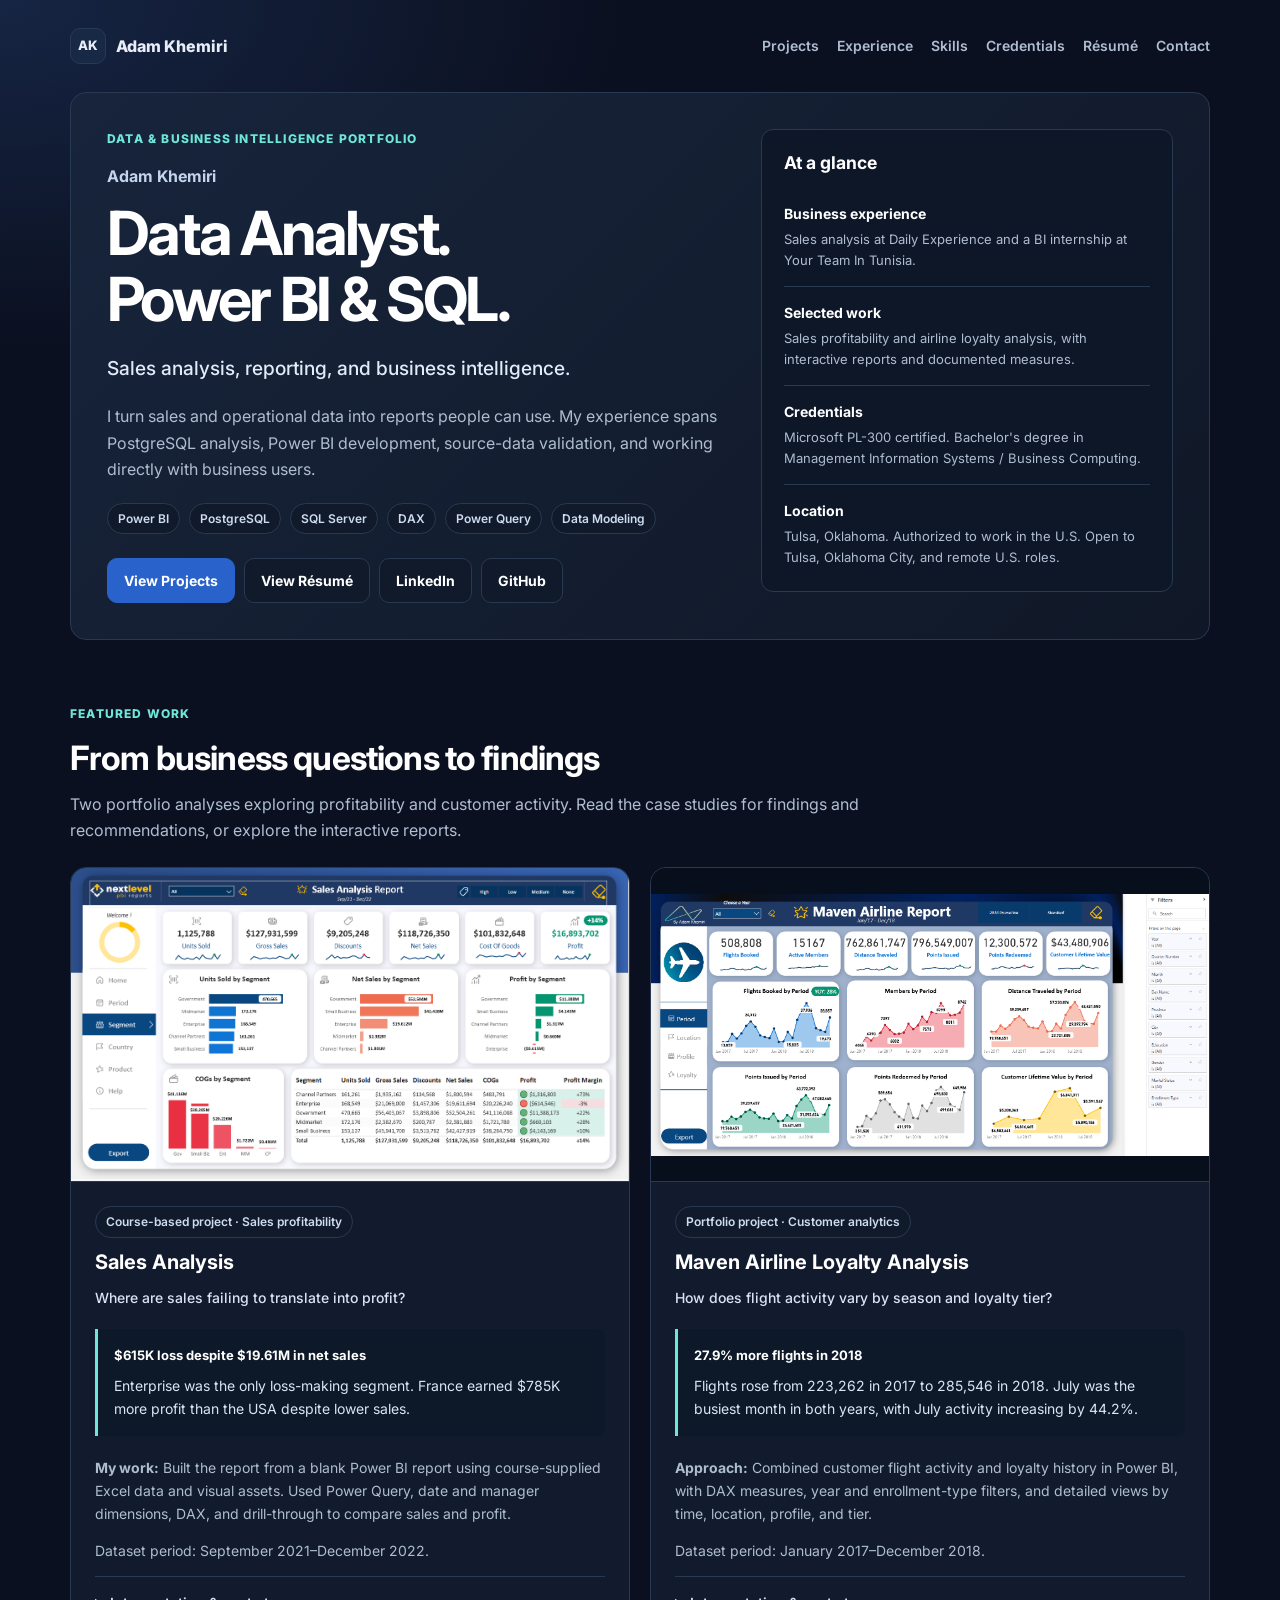
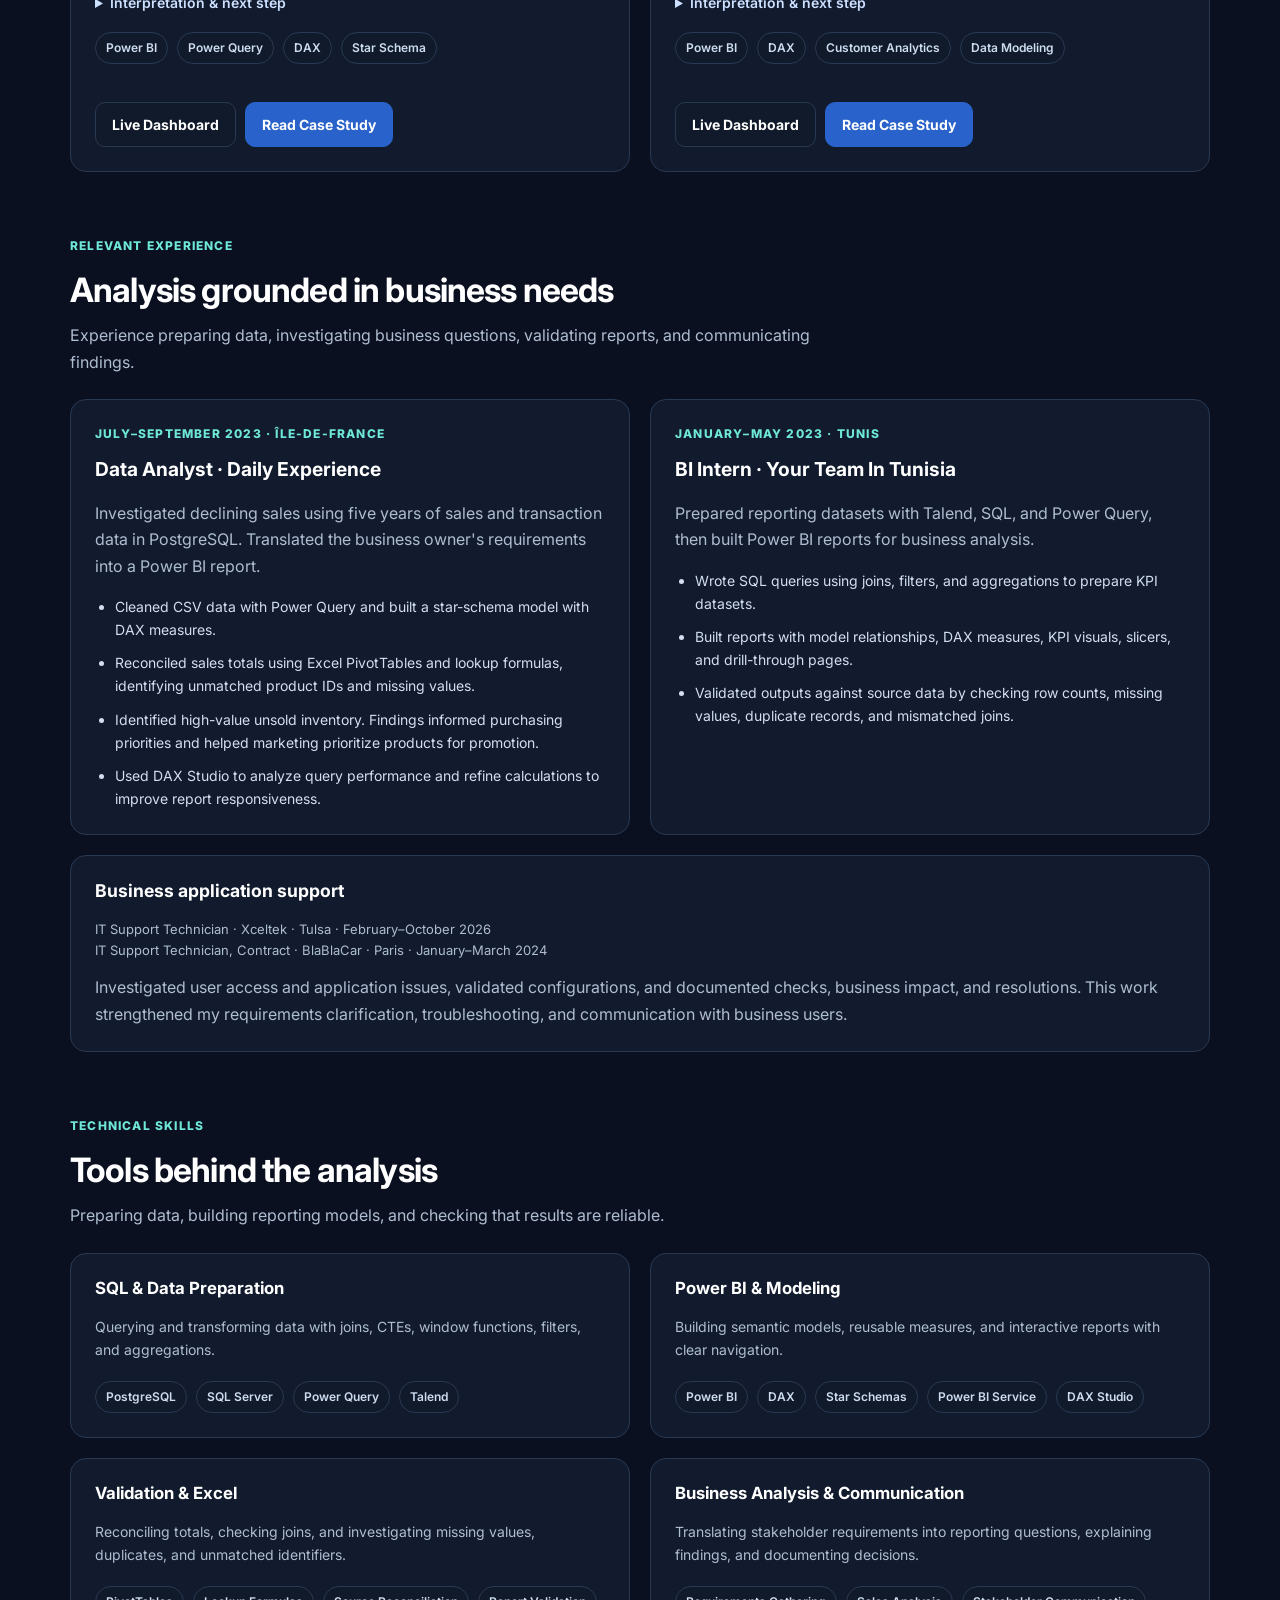
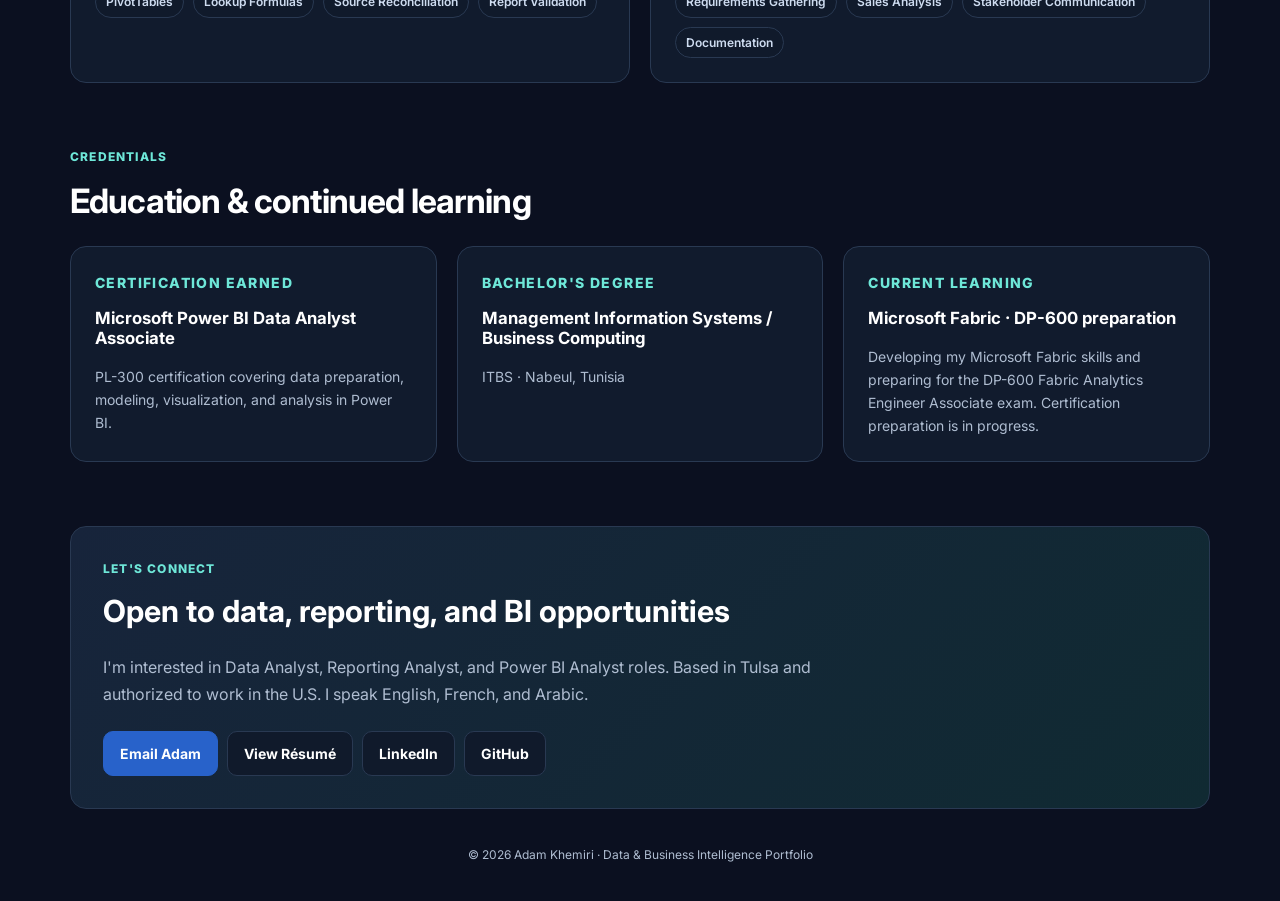
==== commit 397a9583: "Publish reviewed portfolio findings and DP-600 learning" ====
--- a/index.html
+++ b/index.html
@@ -12,7 +12,7 @@
   <meta property="og:description" content="Explore my sales and loyalty analyses, professional experience, and interactive Power BI reports.">
   <meta property="og:type" content="website">
   <meta property="og:url" content="https://adamkhemiri.github.io/">
-  <meta property="og:image" content="https://adamkhemiri.github.io/img/Sales-analysis.png">
+  <meta property="og:image" content="https://adamkhemiri.github.io/img/sales-analysis.png">
 
   <link rel="preconnect" href="https://fonts.googleapis.com">
   <link rel="preconnect" href="https://fonts.gstatic.com" crossorigin>
@@ -243,6 +243,7 @@
       border-bottom: 1px solid var(--border);
       background: #080f1c;
     }
+    .project-image a { display:block; height:100%; }
     .project-image img {
       width: 100%;
       height: 100%;
@@ -416,9 +417,9 @@
         <p class="eyebrow">Data &amp; Business Intelligence Portfolio</p>
         <p class="name">Adam Khemiri</p>
 
-        <h1>Sales analysis.<br>Clear findings.<br>Better decisions.</h1>
-
-        <p class="role">Data Analyst | Power BI &amp; SQL</p>
+        <h1>Data Analyst.<br>Power BI &amp; SQL.</h1>
+
+        <p class="role">Sales analysis, reporting, and business intelligence.</p>
 
         <p class="hero-copy">
           I turn sales and operational data into reports people can use.
@@ -473,53 +474,34 @@
           <h2 id="projects-title">From business questions to findings</h2>
           <p>
             Two portfolio analyses exploring profitability and customer activity.
-            Open the reports to explore the data, or review the supporting models and measures.
+            Read the case studies for findings and recommendations, or explore the interactive reports.
           </p>
         </div>
 
         <div class="grid">
           <article class="project card">
             <div class="project-image">
-              <img src="img/Sales-analysis.png"
-                   alt="Sales Analysis Power BI report preview"
+              <a href="img/sales-analysis.png" target="_blank" rel="noopener noreferrer" aria-label="Open full-size Sales report screenshot"><img src="img/sales-analysis.png"
+                   alt="Sales segment comparison showing Enterprise’s loss alongside four profitable segments"
                    loading="lazy"
-                   decoding="async">
+                   decoding="async"></a>
             </div>
 
             <div class="project-body">
-              <span class="tag">Portfolio project · Sales profitability</span>
+              <span class="tag">Course-based project · Sales profitability</span>
               <h3>Sales Analysis</h3>
               <p class="question">Where are sales failing to translate into profit?</p>
 
-              <div class="finding">
-                <strong>Key findings</strong>
-                <p>
-                  The Enterprise segment recorded approximately $615K in losses
-                  in the analyzed dataset. The United States led net sales,
-                  while France led profit.
-                </p>
-              </div>
-
-              <p>
-                <strong>Approach:</strong> Built a Power Query workflow and
-                star-schema model, then created DAX measures to compare revenue,
-                discounts, costs, and profitability across products, segments,
-                and countries.
-              </p>
+              <div class="finding"><strong>$615K loss despite $19.61M in net sales</strong><p>Enterprise was the only loss-making segment. France earned $785K more profit than the USA despite lower sales.</p></div>
+
+              <p><strong>My work:</strong> Built the report from a blank Power BI report using course-supplied Excel data and visual assets. Used Power Query, date and manager dimensions, DAX, and drill-through to compare sales and profit.</p>
 
               <p class="small">
                 Dataset period: September 2021–December 2022.
               </p>
 
               <details>
-                <summary>Interpretation &amp; next step</summary>
-                <p>
-                  Sales volume and profitability tell different stories.
-                  My recommended next step is to investigate Enterprise product
-                  margins and discount levels before changing pricing.
-                  The segment total identifies where to investigate; it does
-                  not establish the cause of the loss.
-                </p>
+                <summary>Interpretation &amp; next step</summary><p>Investigate Enterprise’s product mix, prices, discounts, and cost of goods before changing pricing. Profit here means net sales minus cost of goods. The case study includes the supporting comparisons and validation notes.</p>
               </details>
 
               <ul class="tags" aria-label="Sales project tools">
@@ -530,22 +512,22 @@
               </ul>
 
               <div class="actions">
-                <a class="button primary"
+                <a class="button"
                    href="https://app.powerbi.com/view?r=eyJrIjoiY2YyNjkxMWYtMmEzNS00MTUzLWFhZDctNTQ2MmM4MTI1MzE0IiwidCI6ImIyZDQ1OTA3LTUwOWItNDQ5Ni05YmQzLTVhNjBjN2YwZjM4MCIsImMiOjN9"
                    target="_blank" rel="noopener noreferrer">Live Dashboard</a>
-                <a class="button"
+                <a class="button primary"
                    href="https://github.com/AdamKhemiri/Sales-Analysis-pbi"
-                   target="_blank" rel="noopener noreferrer">Project Documentation</a>
+                   target="_blank" rel="noopener noreferrer">Read Case Study</a>
               </div>
             </div>
           </article>
 
           <article class="project card">
             <div class="project-image">
-              <img src="img/maven-airline.png"
+              <a href="img/maven-airline.png" target="_blank" rel="noopener noreferrer" aria-label="Open full-size Airline report screenshot"><img src="img/maven-airline.png"
                    alt="Maven Airline loyalty analysis Power BI report preview"
                    loading="lazy"
-                   decoding="async">
+                   decoding="async"></a>
             </div>
 
             <div class="project-body">
@@ -553,32 +535,16 @@
               <h3>Maven Airline Loyalty Analysis</h3>
               <p class="question">How does flight activity vary by season and loyalty tier?</p>
 
-              <div class="finding">
-                <strong>Key findings</strong>
-                <p>
-                  Flight activity peaked in summer. The Star loyalty tier led
-                  the analyzed tiers in total flights and members.
-                </p>
-              </div>
-
-              <p>
-                <strong>Approach:</strong> Analyzed membership and flight activity
-                in Power BI, using enrollment and cancellation dates for membership
-                measures and DAX to evaluate customer value and redemption ratios.
-              </p>
+              <div class="finding"><strong>27.9% more flights in 2018</strong><p>Flights rose from 223,262 in 2017 to 285,546 in 2018. July was the busiest month in both years, with July activity increasing by 44.2%.</p></div>
+
+              <p><strong>Approach:</strong> Combined customer flight activity and loyalty history in Power BI, with DAX measures, year and enrollment-type filters, and detailed views by time, location, profile, and tier.</p>
 
               <p class="small">
                 Dataset period: January 2017–December 2018.
               </p>
 
               <details>
-                <summary>Interpretation &amp; next step</summary>
-                <p>
-                  Tier totals describe volume, but a larger membership base can
-                  explain a higher flight total. My recommended next step is to
-                  compare flights per active member across tiers and account for
-                  seasonal demand before recommending a loyalty intervention.
-                </p>
+                <summary>Interpretation &amp; next step</summary><p>Examine the customer groups behind the summer peak to inform seasonal loyalty communications. Growth is calculated from annual totals; it does not establish promotion impact. Tier reconciliation and membership definitions are documented in the case study.</p>
               </details>
 
               <ul class="tags" aria-label="Airline project tools">
@@ -589,12 +555,12 @@
               </ul>
 
               <div class="actions">
-                <a class="button primary"
+                <a class="button"
                    href="https://app.powerbi.com/view?r=eyJrIjoiMmVlM2ZlNTctYjU4MS00OTAxLTg4MmUtYWNkNjg1Y2Q3MGYzIiwidCI6ImIyZDQ1OTA3LTUwOWItNDQ5Ni05YmQzLTVhNjBjN2YwZjM4MCIsImMiOjN9"
                    target="_blank" rel="noopener noreferrer">Live Dashboard</a>
-                <a class="button"
+                <a class="button primary"
                    href="https://github.com/AdamKhemiri/Maven-Airline-Analysis-pbi"
-                   target="_blank" rel="noopener noreferrer">Project Documentation</a>
+                   target="_blank" rel="noopener noreferrer">Read Case Study</a>
               </div>
             </div>
           </article>
@@ -752,12 +718,10 @@
           </article>
 
           <article class="credential card">
-            <p class="eyebrow">Completed training</p>
-            <h3>Power BI, DAX &amp; SQL</h3>
+            <p class="eyebrow">Current learning</p>
+            <h3>Microsoft Fabric · DP-600 preparation</h3>
             <p>
-              Microsoft Power BI Data Analyst Professional Certificate,
-              Advanced DAX, SQL for Data Analysis, and Microsoft Fabric
-              Analytics Engineer training.
+              Developing my Microsoft Fabric skills and preparing for the DP-600 Fabric Analytics Engineer Associate exam. Certification preparation is in progress.
             </p>
           </article>
         </div>
@@ -792,4 +756,5 @@
     document.getElementById("year").textContent = new Date().getFullYear();
   </script>
 </body>
-</html>+</html>
+
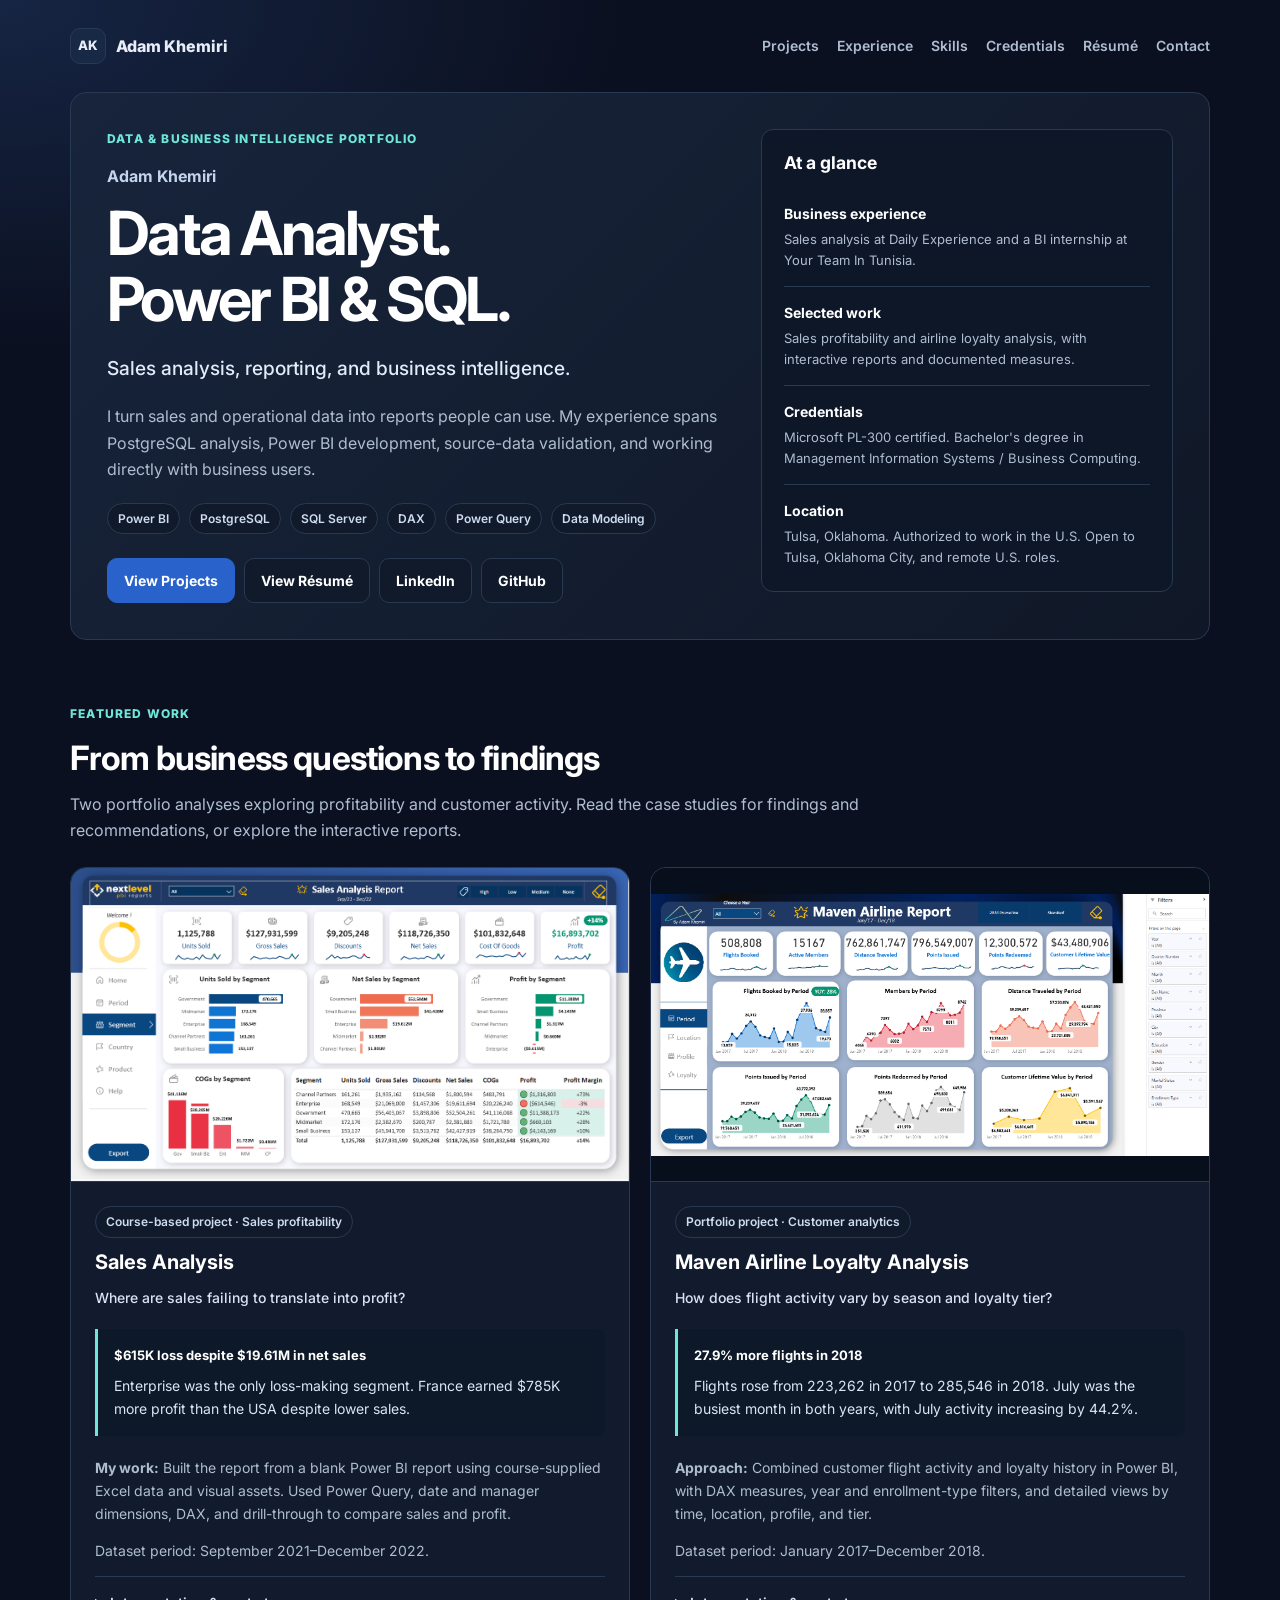
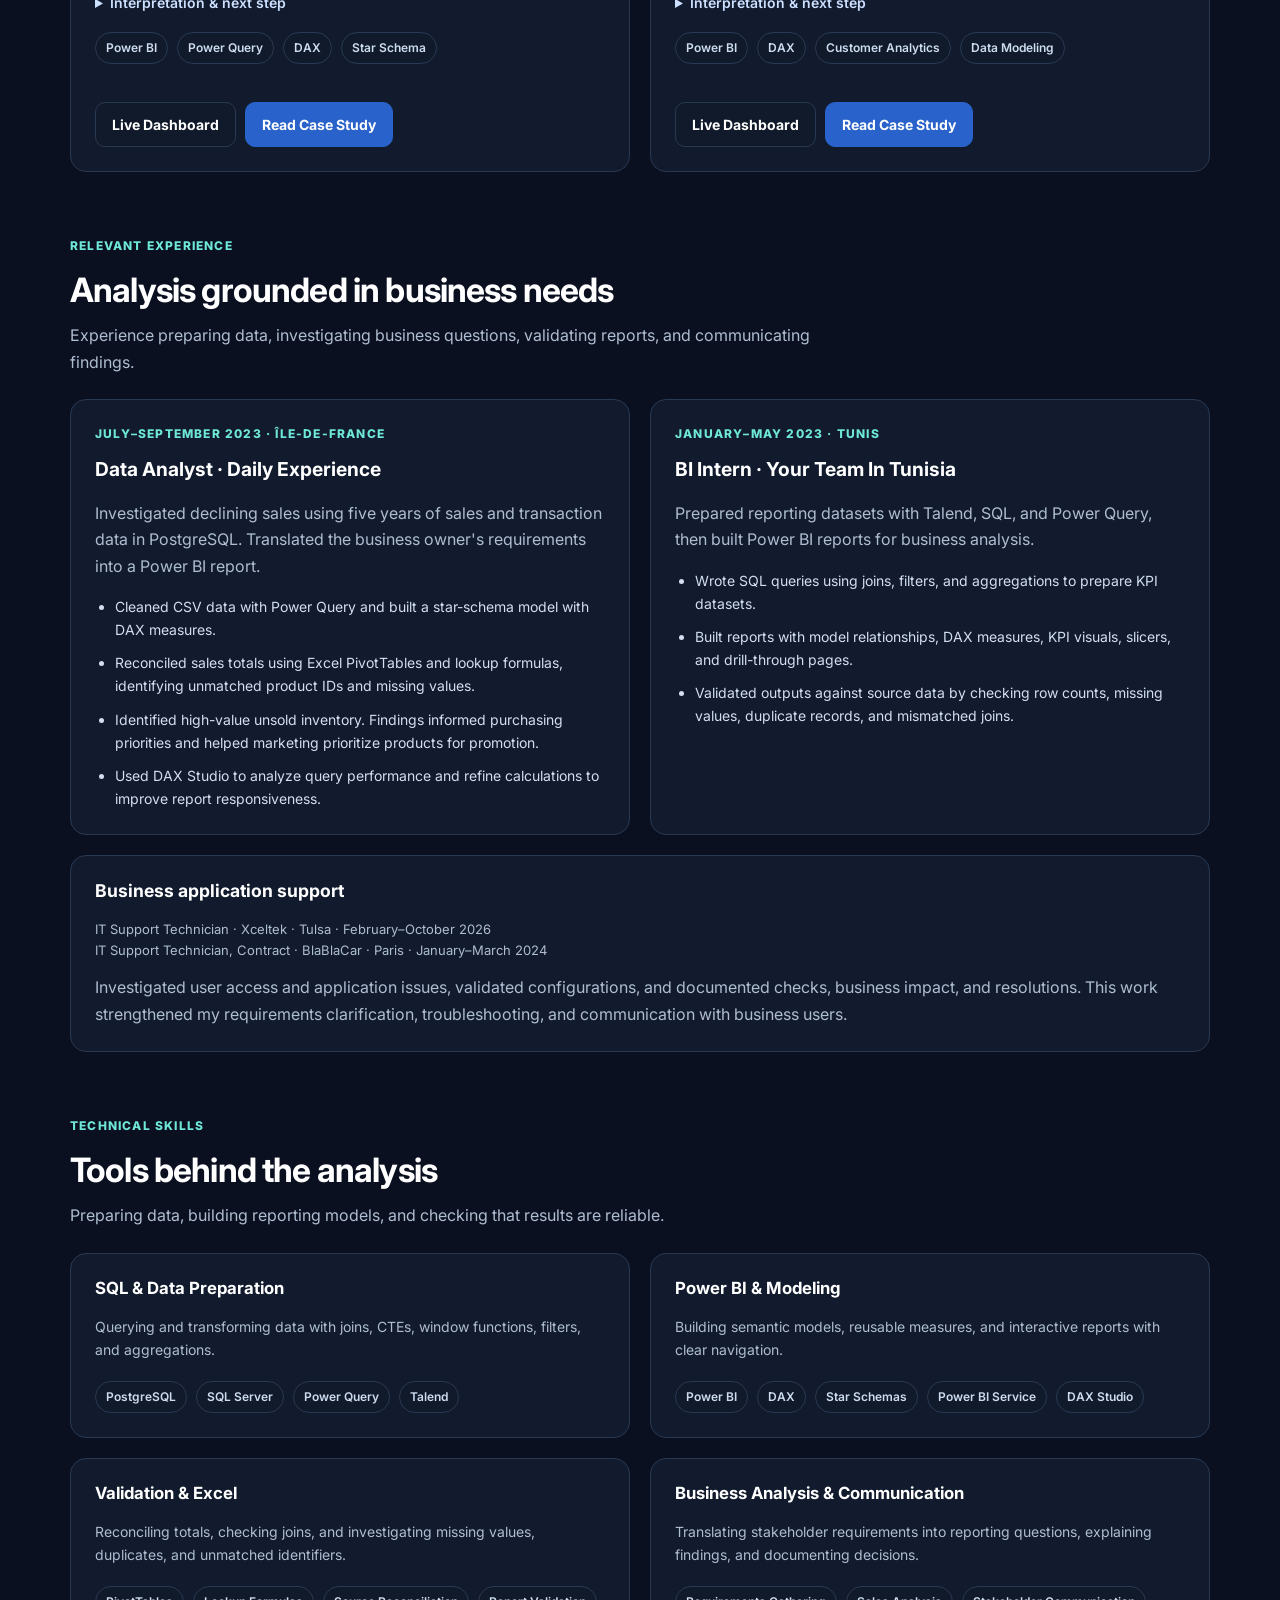
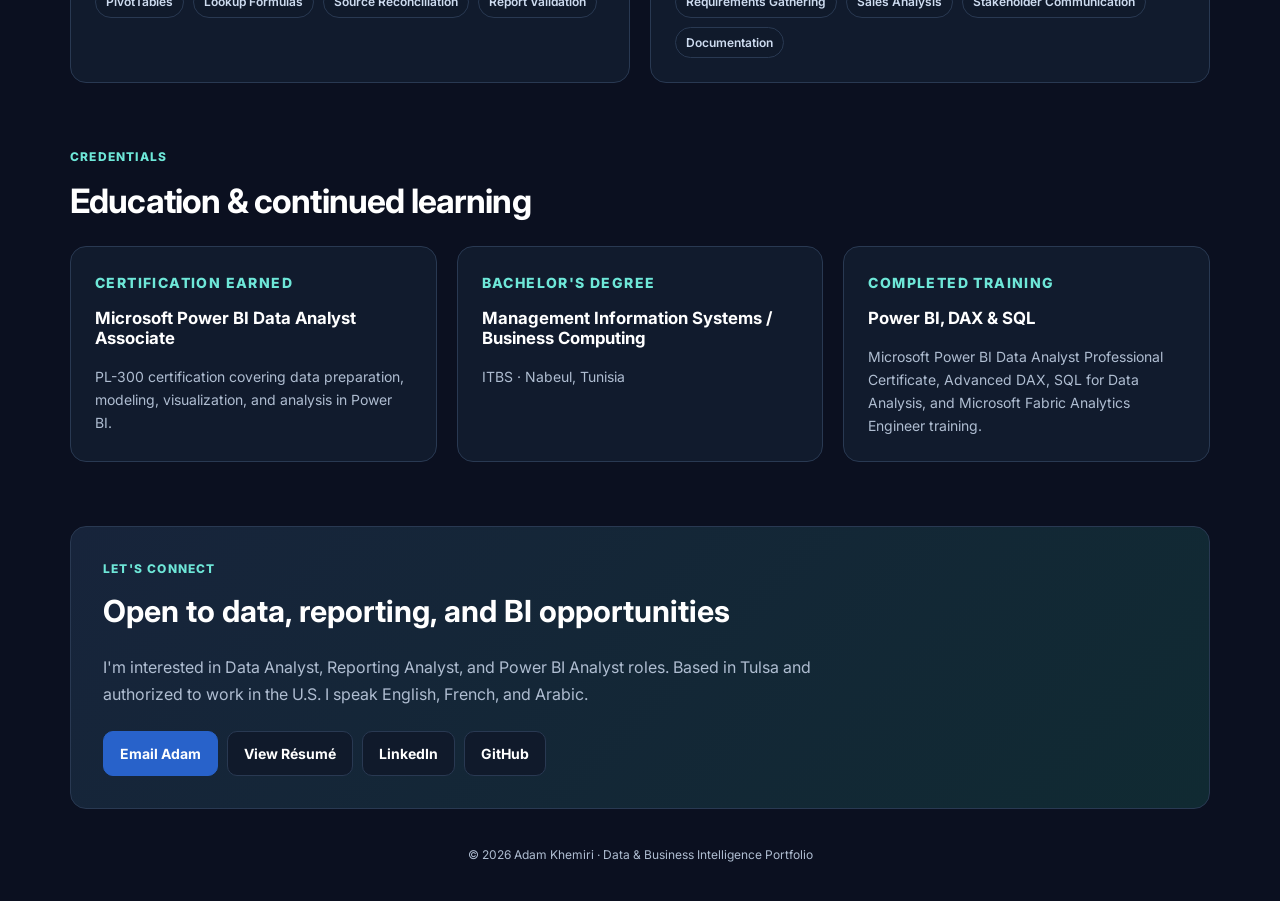
==== commit bfd36869: "Update portfolio and resume" ====
--- a/index.html
+++ b/index.html
@@ -718,10 +718,12 @@
           </article>
 
           <article class="credential card">
-            <p class="eyebrow">Current learning</p>
-            <h3>Microsoft Fabric · DP-600 preparation</h3>
+            <p class="eyebrow">Completed training</p>
+            <h3>Power BI, DAX &amp; SQL</h3>
             <p>
-              Developing my Microsoft Fabric skills and preparing for the DP-600 Fabric Analytics Engineer Associate exam. Certification preparation is in progress.
+              Microsoft Power BI Data Analyst Professional Certificate,
+              Advanced DAX, SQL for Data Analysis, and Microsoft Fabric
+              Analytics Engineer training.
             </p>
           </article>
         </div>
@@ -757,4 +759,3 @@
   </script>
 </body>
 </html>
-
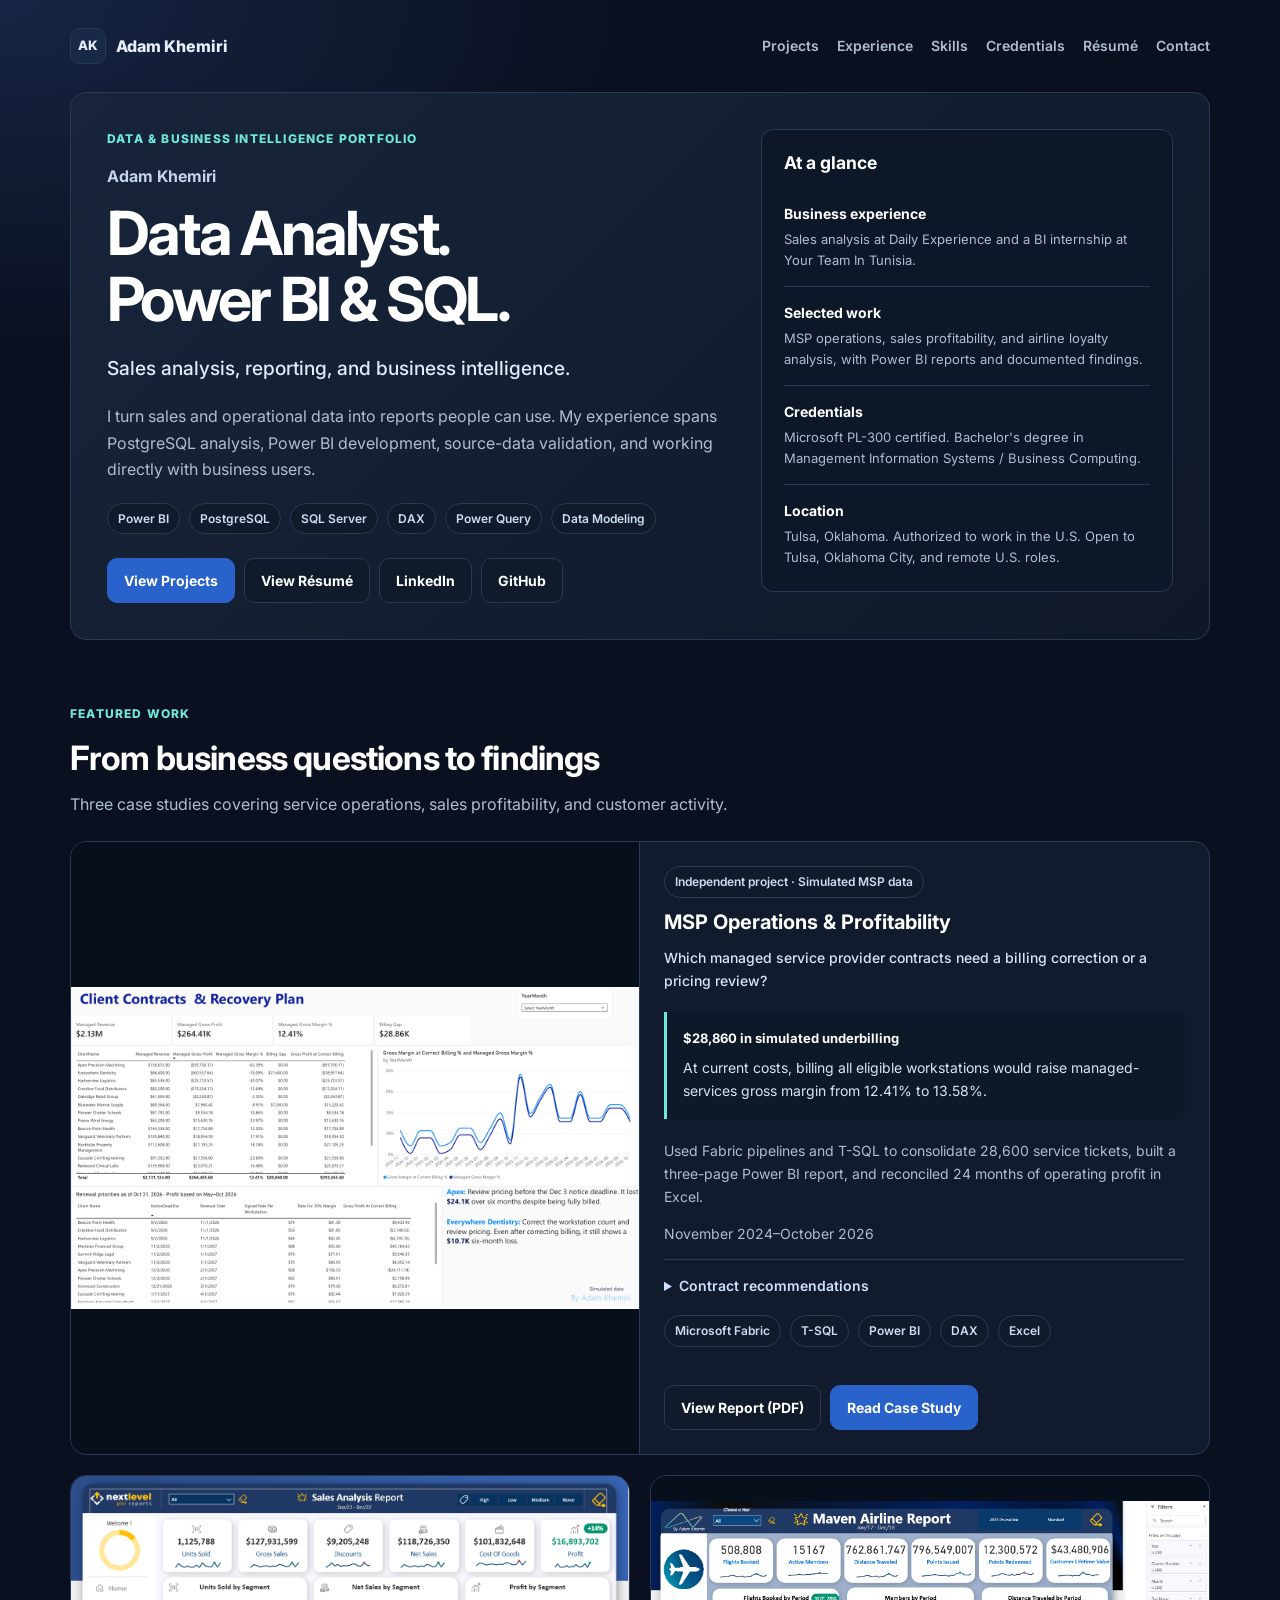
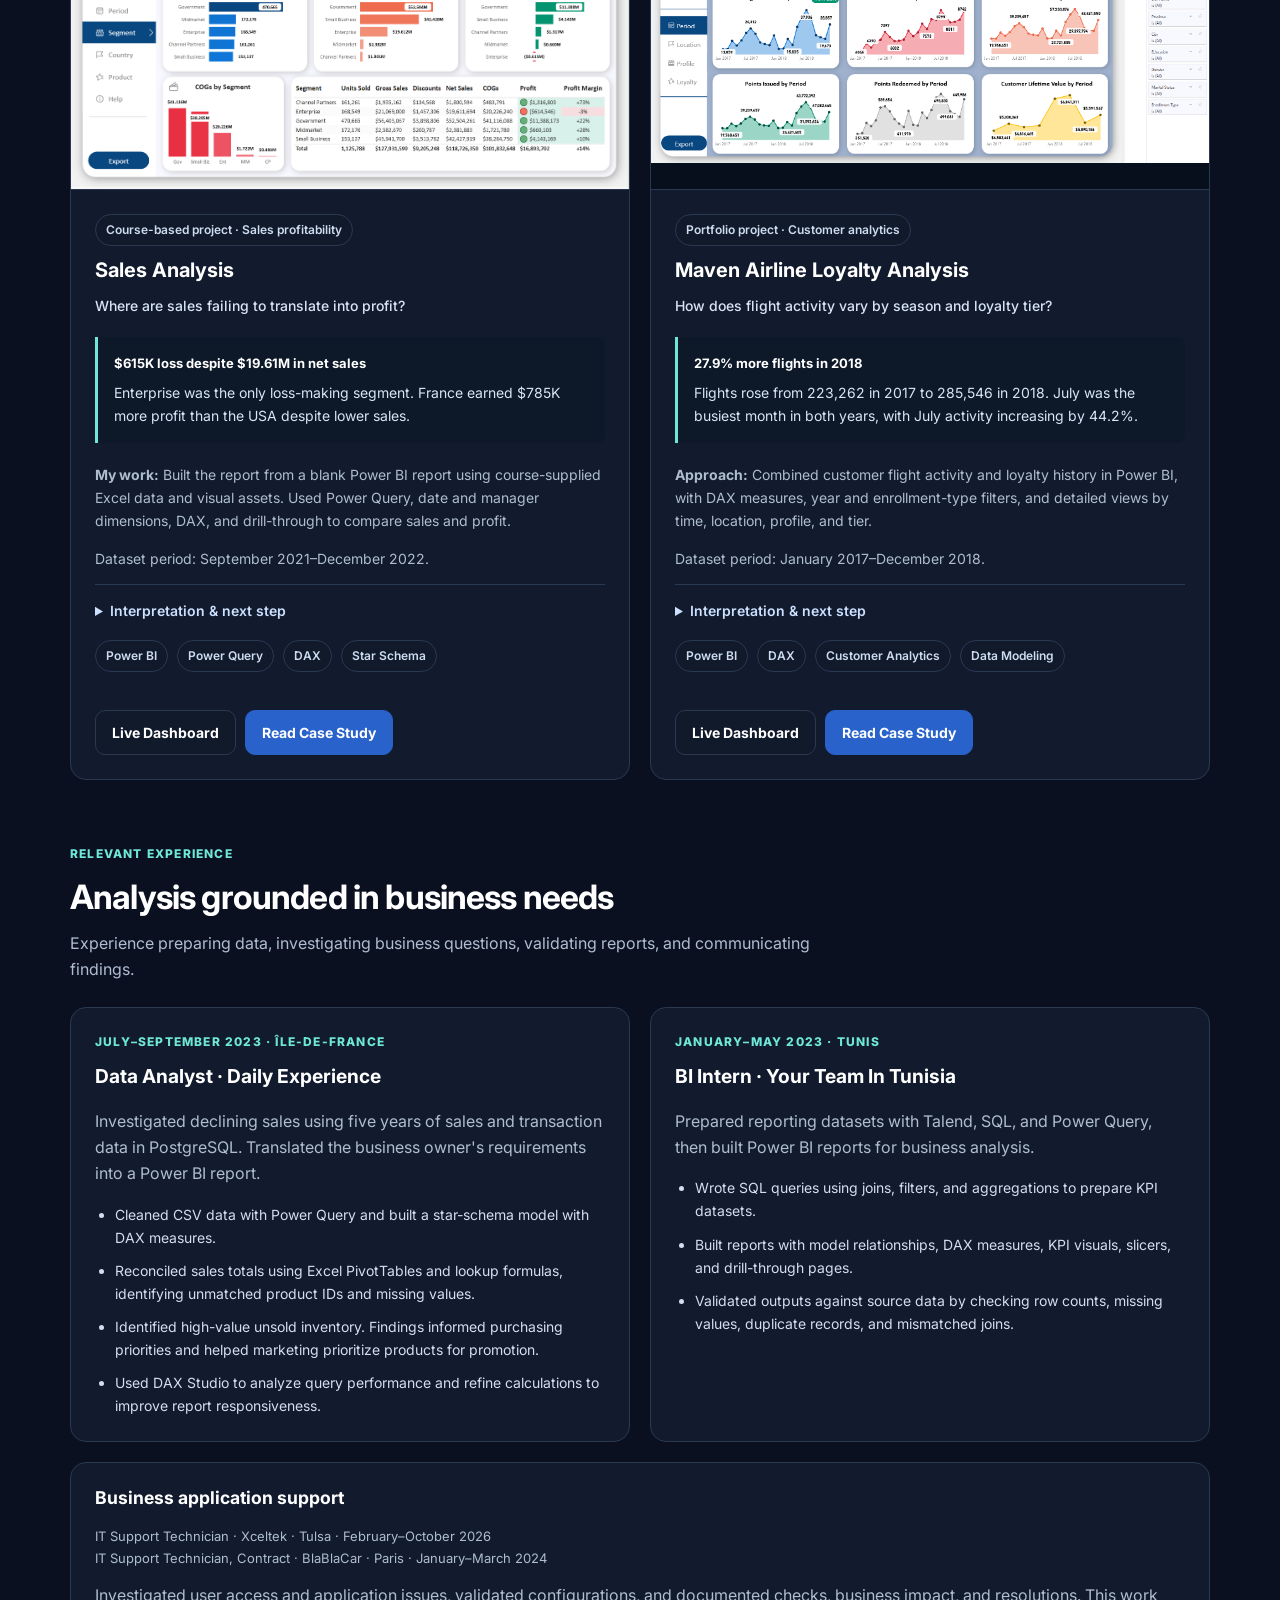
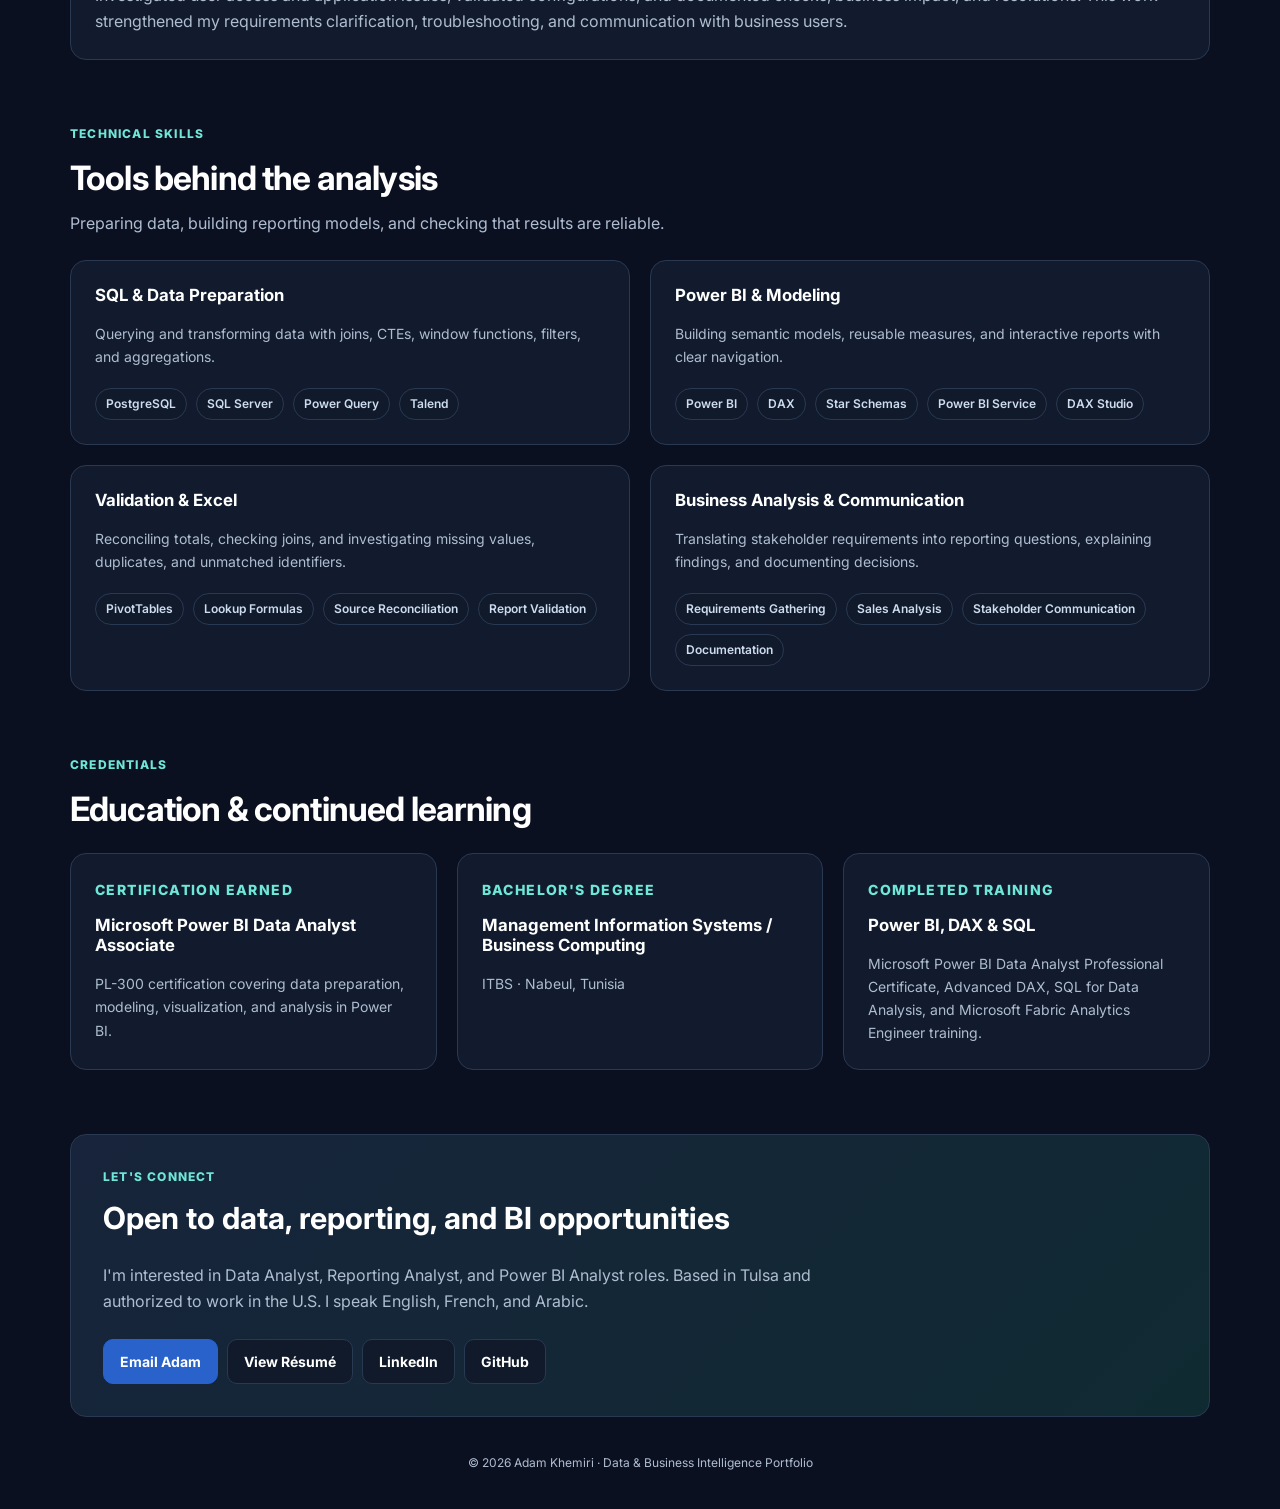
==== commit 76e5cdcc: "Feature MSP operations and profitability case study" ====
--- a/index.html
+++ b/index.html
@@ -5,11 +5,11 @@
   <meta name="viewport" content="width=device-width, initial-scale=1">
 
   <title>Adam Khemiri | Data Analyst & Power BI Portfolio</title>
-  <meta name="description" content="Adam Khemiri's data analyst portfolio: Power BI, SQL, sales analysis, loyalty analytics, and business reporting.">
+  <meta name="description" content="Adam Khemiri's data analyst portfolio featuring MSP operations, sales profitability, and airline loyalty projects built with Microsoft Fabric, Power BI, and SQL.">
   <meta name="author" content="Adam Khemiri">
 
   <meta property="og:title" content="Adam Khemiri | Data Analyst & Power BI Portfolio">
-  <meta property="og:description" content="Explore my sales and loyalty analyses, professional experience, and interactive Power BI reports.">
+  <meta property="og:description" content="Explore my MSP operations, sales profitability, and airline loyalty case studies and Power BI reports.">
   <meta property="og:type" content="website">
   <meta property="og:url" content="https://adamkhemiri.github.io/">
   <meta property="og:image" content="https://adamkhemiri.github.io/img/sales-analysis.png">
@@ -238,6 +238,7 @@
       flex-direction: column;
       overflow: hidden;
     }
+    .project-featured { grid-column: 1 / -1; }
     .project-image {
       aspect-ratio: 16 / 9;
       border-bottom: 1px solid var(--border);
@@ -290,6 +291,19 @@
       padding-top: 20px;
     }
     .project-body .tags { margin: 18px 0; }
+    @media (min-width: 900px) {
+      .project-featured {
+        display: grid;
+        grid-template-columns: minmax(0, 1fr) minmax(0, 1fr);
+      }
+      .project-featured .project-image {
+        aspect-ratio: auto;
+        min-height: 280px;
+        border-right: 1px solid var(--border);
+        border-bottom: 0;
+      }
+      .project-featured .project-body { min-width: 0; }
+    }
     .small {
       color: var(--muted);
       font-size: 13px;
@@ -453,7 +467,7 @@
           </div>
           <div>
             <dt>Selected work</dt>
-            <dd>Sales profitability and airline loyalty analysis, with interactive reports and documented measures.</dd>
+            <dd>MSP operations, sales profitability, and airline loyalty analysis, with Power BI reports and documented findings.</dd>
           </div>
           <div>
             <dt>Credentials</dt>
@@ -473,12 +487,55 @@
           <p class="eyebrow">Featured work</p>
           <h2 id="projects-title">From business questions to findings</h2>
           <p>
-            Two portfolio analyses exploring profitability and customer activity.
-            Read the case studies for findings and recommendations, or explore the interactive reports.
+            Three case studies covering service operations, sales profitability, and customer activity.
           </p>
         </div>
 
         <div class="grid">
+          <article class="project project-featured card" id="msp-operations">
+            <div class="project-image">
+              <a href="projects/msp-operations/contract-recovery.png"
+                 target="_blank" rel="noopener noreferrer" aria-label="Open full-size contract recovery report preview">
+                <img src="projects/msp-operations/contract-recovery.png"
+                     alt="Power BI contract recovery report showing a $28,860 billing gap and a 12.41% managed services gross margin"
+                     loading="lazy" decoding="async">
+              </a>
+            </div>
+
+            <div class="project-body">
+              <span class="tag">Independent project · Simulated MSP data</span>
+              <h3>MSP Operations &amp; Profitability</h3>
+              <p class="question">Which managed service provider contracts need a billing correction or a pricing review?</p>
+
+              <div class="finding">
+                <strong>$28,860 in simulated underbilling</strong>
+                <p>At current costs, billing all eligible workstations would raise managed-services gross margin from 12.41% to 13.58%.</p>
+              </div>
+
+              <p>Used Fabric pipelines and T-SQL to consolidate 28,600 service tickets, built a three-page Power BI report, and reconciled 24 months of operating profit in Excel.</p>
+              <p class="small">November 2024–October 2026</p>
+
+              <details>
+                <summary>Contract recommendations</summary>
+                <p>Correct Everywhere Dentistry’s workstation count and review its renewal rate. Review Apex’s pricing before its notice deadline. The account lost $24,111.74 over six months despite being fully billed.</p>
+              </details>
+
+              <ul class="tags" aria-label="MSP project tools">
+                <li class="tag">Microsoft Fabric</li>
+                <li class="tag">T-SQL</li>
+                <li class="tag">Power BI</li>
+                <li class="tag">DAX</li>
+                <li class="tag">Excel</li>
+              </ul>
+
+              <div class="actions">
+                <a class="button" href="projects/msp-operations/report/MSP%20Operations%20%26%20Profitability.pdf"
+                   target="_blank" rel="noopener noreferrer">View Report (PDF)</a>
+                <a class="button primary" href="projects/msp-operations/index.html">Read Case Study</a>
+              </div>
+            </div>
+          </article>
+
           <article class="project card">
             <div class="project-image">
               <a href="img/sales-analysis.png" target="_blank" rel="noopener noreferrer" aria-label="Open full-size Sales report screenshot"><img src="img/sales-analysis.png"
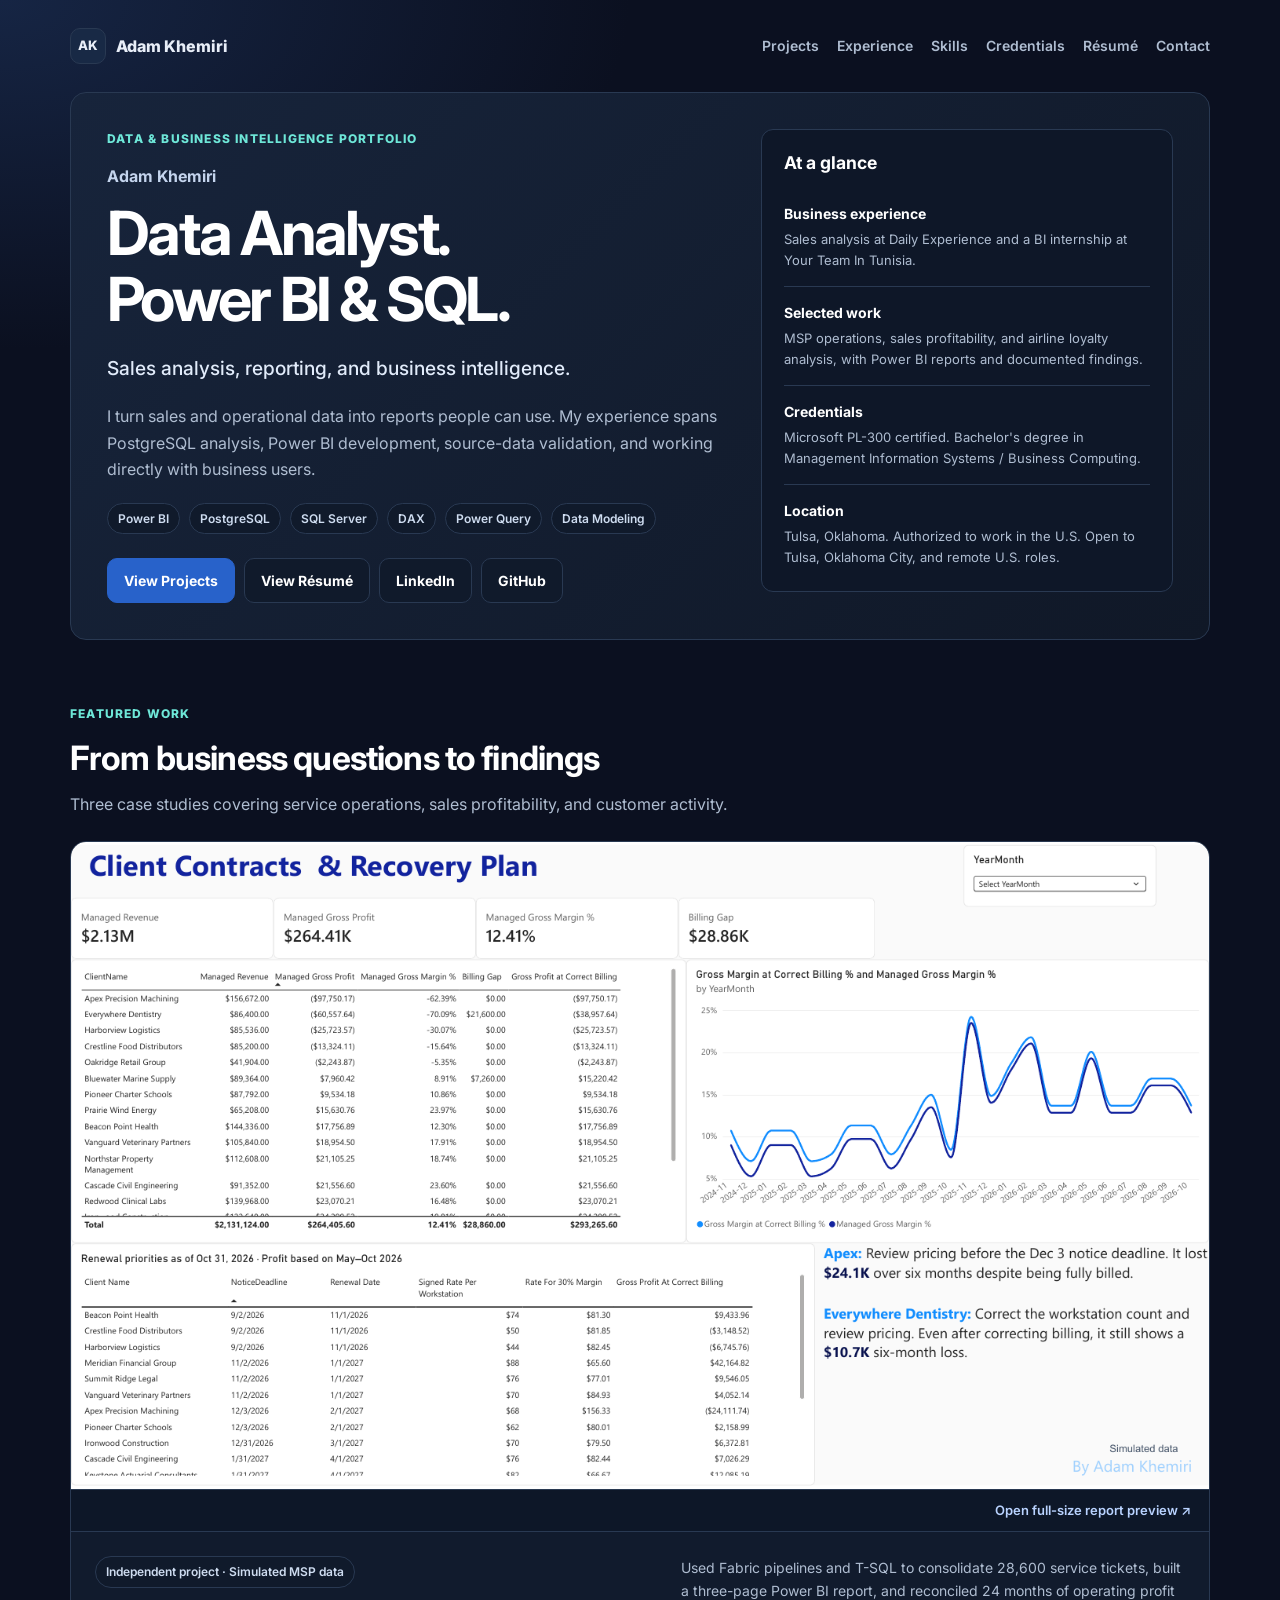
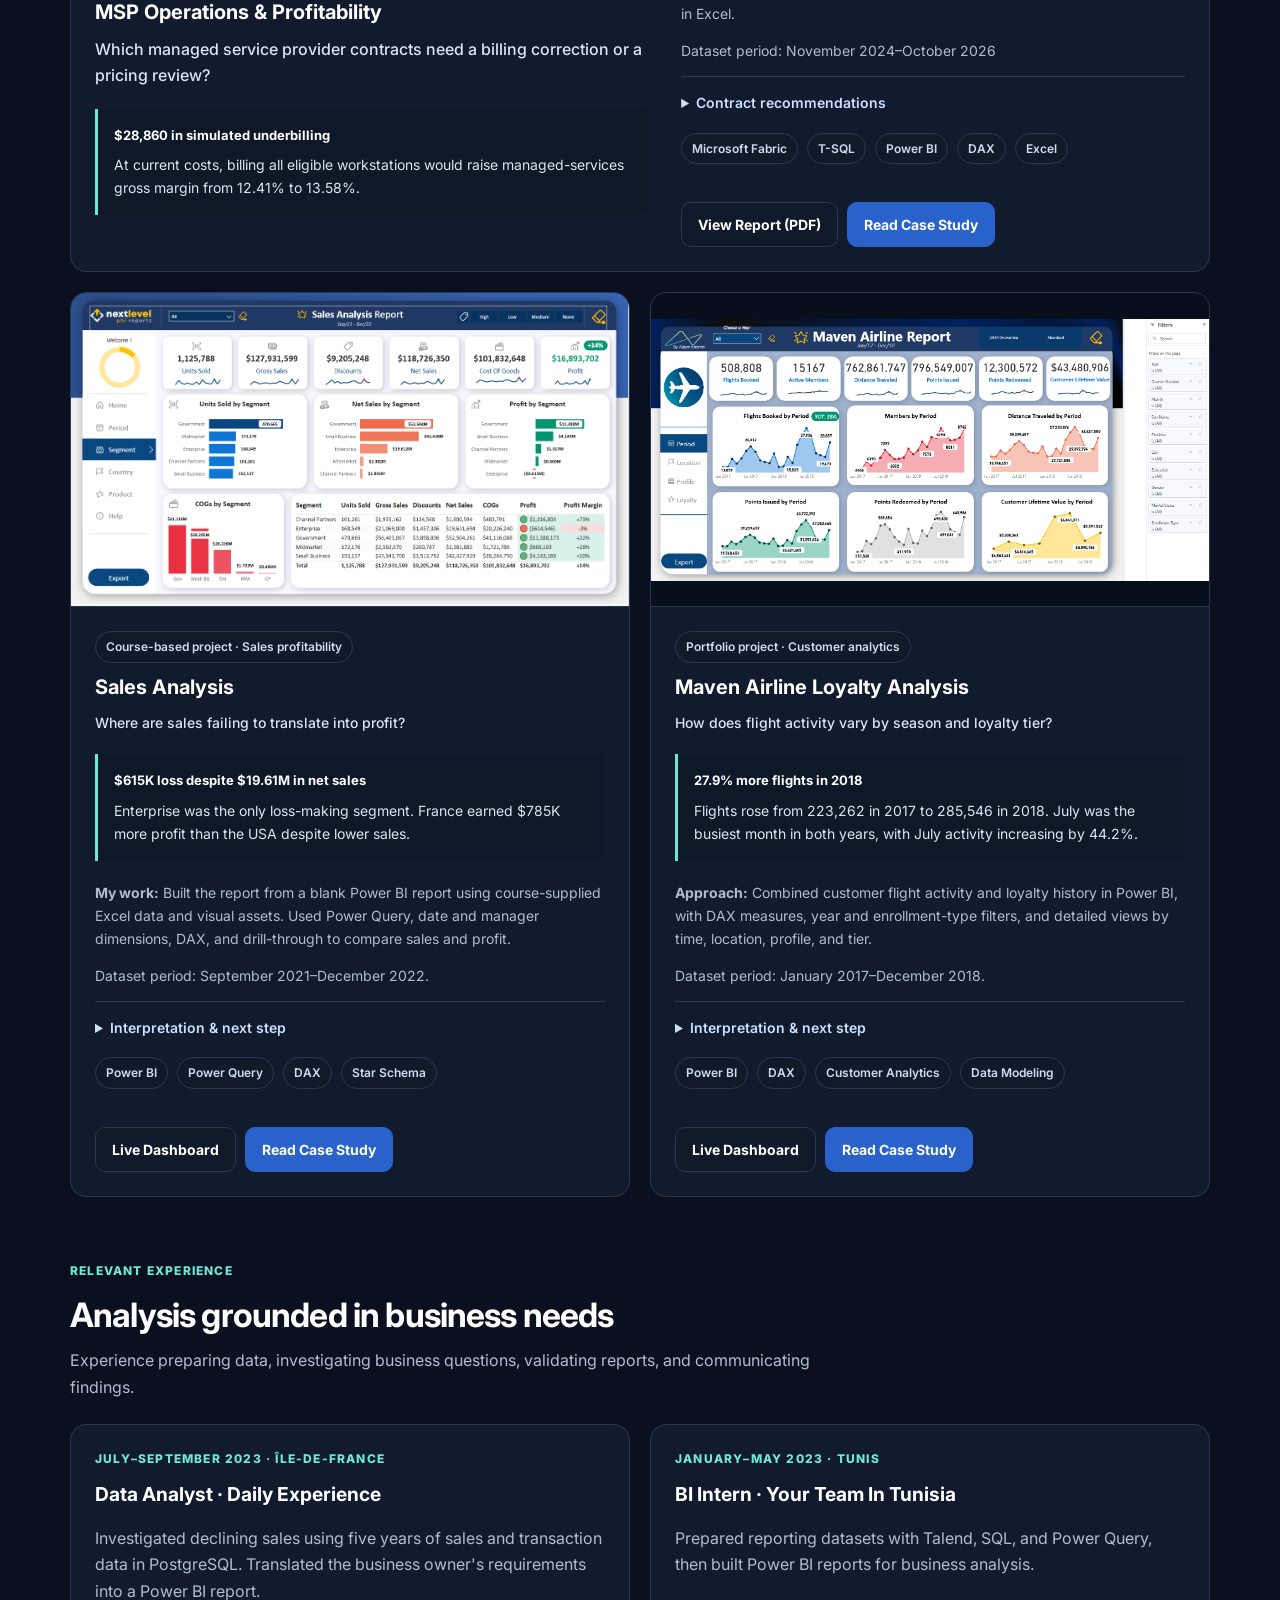
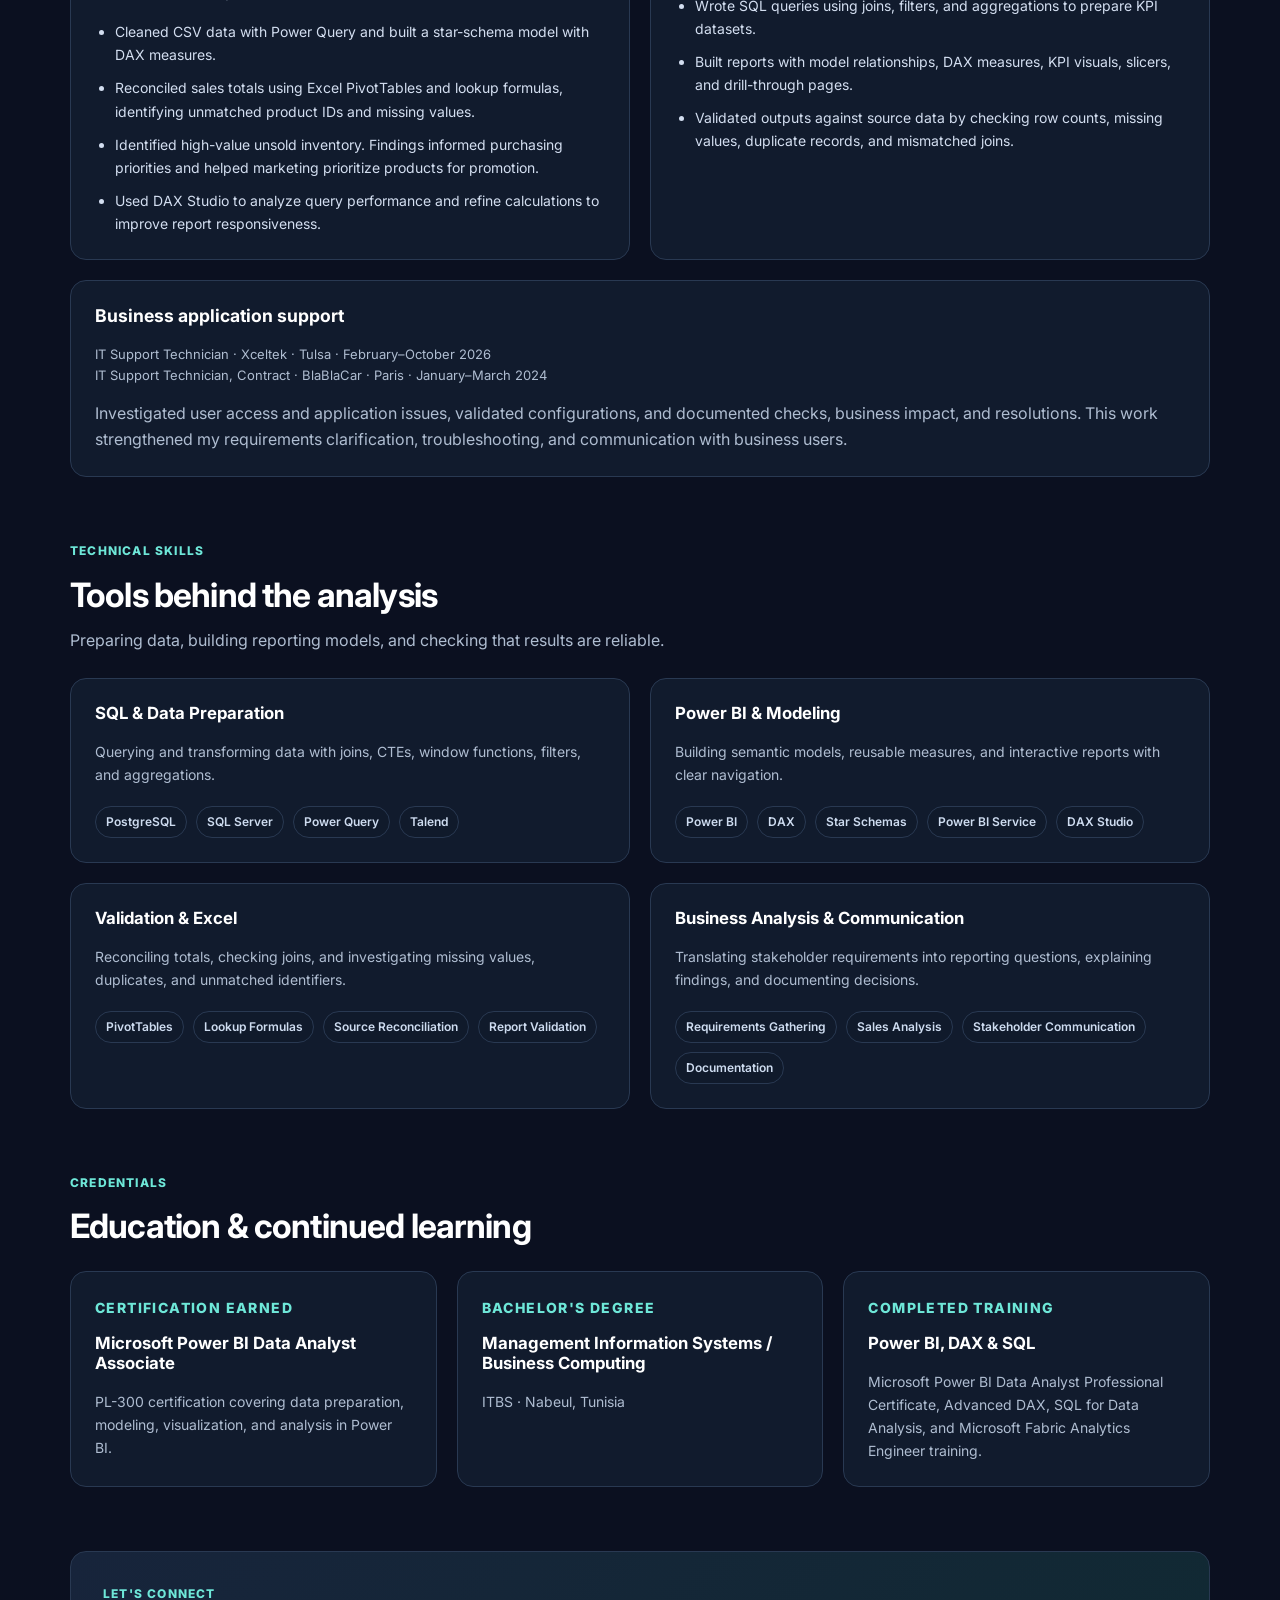
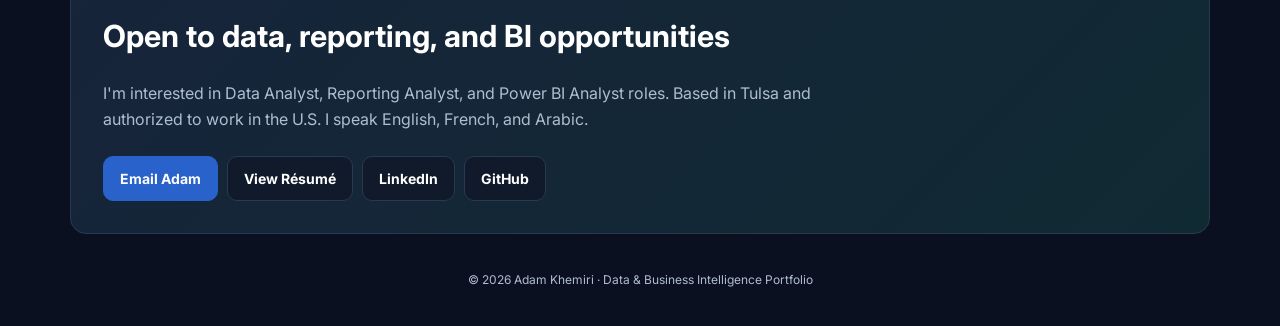
==== commit a8d5791e: "Improve featured report preview layout" ====
--- a/index.html
+++ b/index.html
@@ -291,18 +291,41 @@
       padding-top: 20px;
     }
     .project-body .tags { margin: 18px 0; }
+    .project-featured .project-image { aspect-ratio: auto; }
+    .project-featured .project-image a {
+      height: auto;
+      text-decoration: none;
+    }
+    .project-featured .project-image a:focus-visible { outline-offset: -4px; }
+    .project-featured .project-image img { height: auto; }
+    .preview-caption {
+      display: block;
+      padding: 10px 18px;
+      border-top: 1px solid var(--border);
+      color: #b9d3ff;
+      background: #0d1728;
+      font-size: 13px;
+      font-weight: 600;
+      text-align: right;
+    }
+    .project-image a:hover .preview-caption { color: #fff; }
+    .project-featured .project-body { gap: 24px; }
+    .project-summary, .project-evidence { width: 100%; min-width: 0; }
+    .project-summary .finding { margin-bottom: 0; }
+    .project-evidence {
+      display: flex;
+      flex-direction: column;
+      align-items: flex-start;
+      height: 100%;
+    }
+    .project-evidence > p { font-size: 14px; }
     @media (min-width: 900px) {
-      .project-featured {
+      .project-featured .project-body {
         display: grid;
-        grid-template-columns: minmax(0, 1fr) minmax(0, 1fr);
+        grid-template-columns: minmax(0, 1.1fr) minmax(0, 1fr);
+        gap: 32px;
+        align-items: start;
       }
-      .project-featured .project-image {
-        aspect-ratio: auto;
-        min-height: 280px;
-        border-right: 1px solid var(--border);
-        border-bottom: 0;
-      }
-      .project-featured .project-body { min-width: 0; }
     }
     .small {
       color: var(--muted);
@@ -398,6 +421,8 @@
       .credential, .support, .contact { padding: 22px; }
       section { margin-top: 44px; }
       .hero .actions .button { flex: 1 1 160px; }
+      .project-featured .actions { width: 100%; }
+      .project-featured .actions .button { flex: 1 1 150px; }
     }
 
     @media (prefers-reduced-motion: reduce) {
@@ -498,11 +523,14 @@
                  target="_blank" rel="noopener noreferrer" aria-label="Open full-size contract recovery report preview">
                 <img src="projects/msp-operations/contract-recovery.png"
                      alt="Power BI contract recovery report showing a $28,860 billing gap and a 12.41% managed services gross margin"
+                     width="1450" height="824"
                      loading="lazy" decoding="async">
+                <span class="preview-caption">Open full-size report preview <span aria-hidden="true">↗</span></span>
               </a>
             </div>
 
             <div class="project-body">
+              <div class="project-summary">
               <span class="tag">Independent project · Simulated MSP data</span>
               <h3>MSP Operations &amp; Profitability</h3>
               <p class="question">Which managed service provider contracts need a billing correction or a pricing review?</p>
@@ -511,9 +539,11 @@
                 <strong>$28,860 in simulated underbilling</strong>
                 <p>At current costs, billing all eligible workstations would raise managed-services gross margin from 12.41% to 13.58%.</p>
               </div>
-
+              </div>
+
+              <div class="project-evidence">
               <p>Used Fabric pipelines and T-SQL to consolidate 28,600 service tickets, built a three-page Power BI report, and reconciled 24 months of operating profit in Excel.</p>
-              <p class="small">November 2024–October 2026</p>
+              <p class="small">Dataset period: November 2024–October 2026</p>
 
               <details>
                 <summary>Contract recommendations</summary>
@@ -532,6 +562,7 @@
                 <a class="button" href="projects/msp-operations/report/MSP%20Operations%20%26%20Profitability.pdf"
                    target="_blank" rel="noopener noreferrer">View Report (PDF)</a>
                 <a class="button primary" href="projects/msp-operations/index.html">Read Case Study</a>
+              </div>
               </div>
             </div>
           </article>
